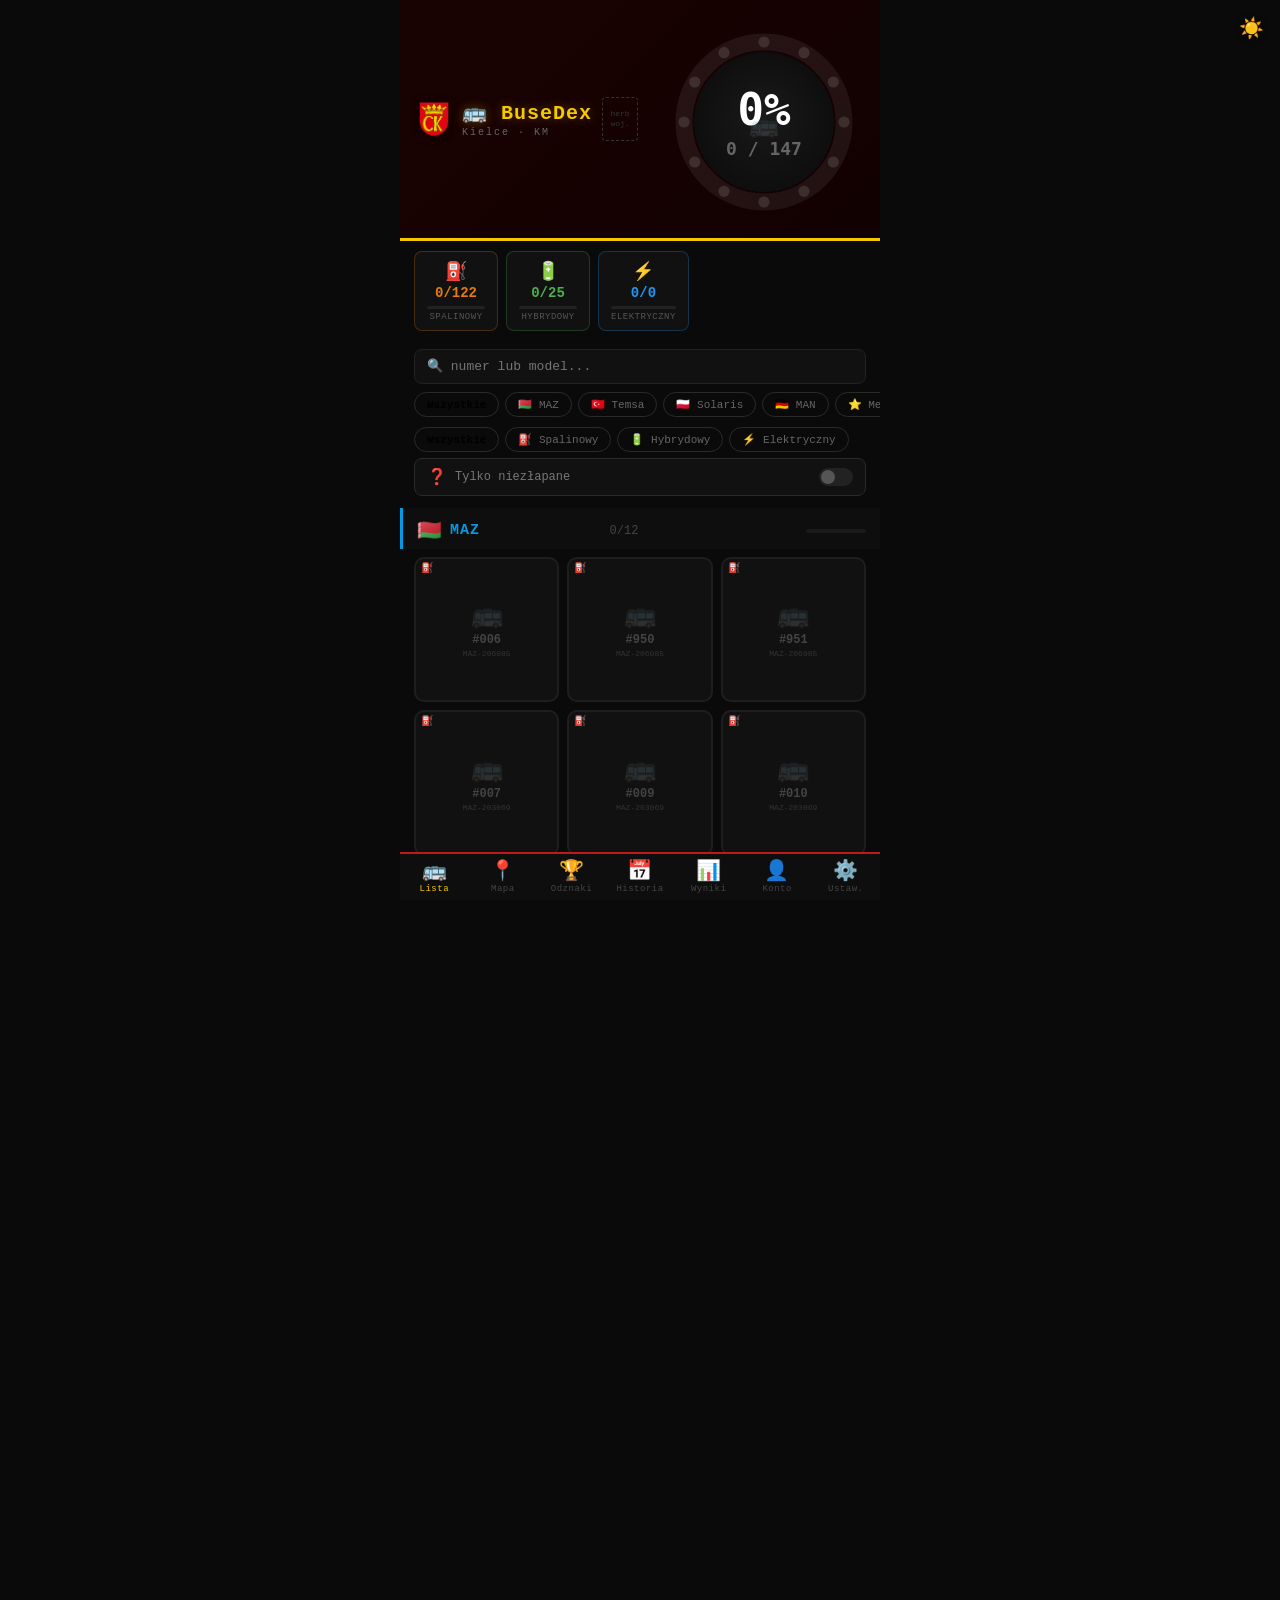
==== index.html @ 9087925e "Add files via upload" ====
<!DOCTYPE html>
<html lang="pl">
<head>
  <meta charset="UTF-8">
  <meta name="viewport" content="width=device-width, initial-scale=1.0, maximum-scale=1.0, user-scalable=no">
  <meta name="apple-mobile-web-app-capable" content="yes">
  <meta name="apple-mobile-web-app-status-bar-style" content="black-translucent">
  <meta name="theme-color" content="#c0191a">
  <title>BuseDex Kielce</title>
  <link rel="manifest" href="manifest.json">
  <link rel="stylesheet" href="style.css">
  <link rel="stylesheet" href="https://unpkg.com/leaflet@1.9.4/dist/leaflet.css">
</head>
<body class="theme-dark">

<!-- PRZYCISK MOTYWU — zawsze widoczny -->
<button id="theme-toggle" onclick="toggleTheme()" title="Zmień motyw">&#x1F319;</button>

<div id="app">

  <!-- ═══ EKRAN: LISTA ═══ -->
  <div id="screen-list" class="screen active">
    <div class="topbar">
      <div class="topbar-left">
        <img class="topbar-herb" src="grafika/herb-kielce.png" alt="Herb Kielc"
             onerror="this.outerHTML='&lt;div class=topbar-herb-missing&gt;herb&lt;br&gt;Kielc&lt;/div&gt;'">
        <div>
          <div class="app-title">&#x1F68C; BuseDex</div>
          <div class="app-sub">Kielce &middot; KM</div>
        </div>
        <img class="topbar-herb" src="grafika/herb-swietokrzyskie.png" alt="Herb Woj."
             onerror="this.outerHTML='&lt;div class=topbar-herb-missing&gt;herb&lt;br&gt;woj.&lt;/div&gt;'">
      </div>
      <!-- canvas postępu zamiast liczby tekstowej -->
      <div class="progress-canvas-wrap">
        <canvas id="progress-canvas"></canvas>
      </div>
    </div>
    <div class="stats-row" id="stats-row"></div>
    <div id="inst-wrap"></div>
    <div class="sw">
      <input class="si" id="si" type="search" placeholder="&#x1F50D; numer lub model..."
             autocorrect="off" autocomplete="off">
    </div>
    <div class="frow" id="bf"></div>
    <div class="frow" id="tf"></div>
    <div class="filter-uncaught" id="filter-uncaught" onclick="toggleUncaught()">
      <span class="fu-icon">&#x2753;</span>
      <span class="fu-label">Tylko niezłapane</span>
      <div class="fu-toggle"><div class="fu-knob"></div></div>
    </div>
    <div id="bus-list"></div>
    <div style="height:8px"></div>
  </div>

  <!-- ═══ EKRAN: SZCZEG&Oacute;ŁY ═══ -->
  <div id="screen-detail" class="screen">
    <div class="hdr">
      <button class="bk" id="det-back">&#x2190; Wr&#xF3;&#x107;</button>
      <span class="htit" id="det-title"></span>
      <span style="width:60px"></span>
    </div>
    <div class="dbody" id="det-body"></div>
  </div>

  <!-- ═══ EKRAN: Z&Lstrok;AP ═══ -->
  <div id="screen-capture" class="screen">
    <div class="hdr">
      <button class="bk" id="cap-back">&#x2190; Wr&#xF3;&#x107;</button>
      <span class="htit" id="cap-title">Z&#x142;ap autobus</span>
      <span style="width:60px"></span>
    </div>
    <div class="abody">
      <div class="ainfo" id="cap-info" style="border-color:#333"></div>
      <div>
        <div class="plbl" style="margin-bottom:6px">&#x1F4F8; Zdj&#x119;cie</div>
        <div class="pbox" id="pbox">
          <div class="pph" id="pph">
            <div style="font-size:44px">&#x1F68C;</div>
            <div>Dotknij aby doda&#x107; zdj&#x119;cie</div>
            <div style="font-size:11px;margin-top:6px;opacity:.5">aparat lub galeria</div>
          </div>
          <img id="pprev" class="pprev" src="" alt="podgl&#x105;d">
        </div>
        <div class="pbtns" style="margin-top:8px">
          <button class="pbtn" id="btn-cam">&#x1F4F7; Aparat</button>
          <button class="pbtn" id="btn-gal">&#x1F5BC; Galeria</button>
          <button class="pbtn" id="btn-del-ph" style="display:none;color:#e74c3c;border-color:#c0392b">&#x1F5D1; Usu&#x144;</button>
        </div>
      </div>
      <div>
        <div class="plbl" style="margin-bottom:6px">&#x1F4DD; Notatka</div>
        <textarea id="note" placeholder="np. linia 1, ul. Sienkiewicza&#x2026;"></textarea>
      </div>
      <div style="font-size:10px;color:var(--tx3);text-align:center;letter-spacing:1px">
        &#x1F4CD; Lokalizacja GPS zostanie zapisana automatycznie
      </div>
      <button class="btnp" id="btn-save">&#x2705; Zapisz z&#x142;apanie!</button>
    </div>
  </div>

  <!-- ═══ EKRAN: MAPA ═══ -->
  <div id="screen-map" class="screen">
    <div class="hdr"><span></span><span class="htit">&#x1F4CD; Mapa z&#x142;apa&#x144;</span><span></span></div>
    <div class="map-stats" id="map-stats">Wczytywanie mapy&hellip;</div>
    <div id="map-container"></div>
  </div>

  <!-- ═══ EKRAN: ODZNAKI ═══ -->
  <div id="screen-badges" class="screen">
    <div class="hdr"><span></span><span class="htit">&#x1F3C6; Odznaki i poziom</span><span></span></div>
    <div class="badges-body" id="badges-body"></div>
  </div>

  <!-- ═══ EKRAN: HISTORIA ═══ -->
  <div id="screen-history" class="screen">
    <div class="hdr"><span></span><span class="htit">&#x1F4C5; Historia</span><span></span></div>
    <div class="history-body" id="history-body"></div>
  </div>

  <!-- ═══ EKRAN: STATYSTYKI ═══ -->
  <div id="screen-stats" class="screen">
    <div class="hdr"><span></span><span class="htit">&#x1F4CA; Statystyki</span><span></span></div>
    <div class="stats-body" id="stats-body"></div>
  </div>

  <!-- ═══ EKRAN: KONTO ═══ -->
  <div id="screen-account" class="screen">
    <div class="hdr"><span></span><span class="htit">&#x1F464; Konto</span><span></span></div>
    <div id="account-body"></div>
  </div>

  <!-- ═══ EKRAN: USTAWIENIA ═══ -->
  <div id="screen-settings" class="screen">
    <div class="hdr"><span></span><span class="htit">&#x2699;&#xFE0F; Ustawienia</span><span></span></div>
    <div class="settings-body" id="settings-body"></div>
  </div>

  <!-- ═══ EKRAN: DEWELOPER ═══ -->
  <div id="screen-dev" class="screen">
    <div class="hdr"><span></span><span class="htit">&#x1F6E0;&#xFE0F; Tryb dewelopera</span><span></span></div>
    <div class="dev-body" id="dev-body"></div>
  </div>

</div><!-- /#app -->

<!-- ═══ DOLNA NAWIGACJA ═══ -->
<nav class="bottom-nav">
  <button class="nav-btn active" id="nav-list"     onclick="showList()">
    <span class="ni">&#x1F68C;</span>Lista
  </button>
  <button class="nav-btn" id="nav-map"      onclick="showMap()">
    <span class="ni">&#x1F4CD;</span>Mapa
  </button>
  <button class="nav-btn" id="nav-badges"   onclick="showBadges()">
    <span class="ni">&#x1F3C6;</span>Odznaki
  </button>
  <button class="nav-btn" id="nav-history"  onclick="showHistory()">
    <span class="ni">&#x1F4C5;</span>Historia
  </button>
  <button class="nav-btn" id="nav-stats"    onclick="showStatsScreen()">
    <span class="ni">&#x1F4CA;</span>Wyniki
  </button>
  <button class="nav-btn" id="nav-account"  onclick="showAccountScreen()">
    <span class="ni">&#x1F464;</span>Konto
  </button>
  <button class="nav-btn" id="nav-settings" onclick="showSettingsScreen()">
    <span class="ni">&#x2699;&#xFE0F;</span>Ustaw.
  </button>
</nav>

<!-- UKRYTE INPUTY -->
<input type="file" id="in-cam" accept="image/*" capture="environment" style="position:fixed;left:-9999px;opacity:0">
<input type="file" id="in-gal" accept="image/*" style="position:fixed;left:-9999px;opacity:0">

<!-- MODAL ZDJĘCIE -->
<div id="ov"><div id="sheet">
  <h3>DODAJ ZDJ&#x118;CIE</h3>
  <button class="mbtn" id="m-cam">&#x1F4F7; Zr&#xF3;b zdj&#x119;cie aparatem</button>
  <button class="mbtn" id="m-gal">&#x1F5BC; Wybierz z galerii</button>
  <button class="mbtn mcancel" id="m-cancel">Anuluj</button>
</div></div>

<div id="toast"></div>
<canvas id="cvs"></canvas>

<!-- ANIMACJA CRT -->
<div id="ca">
  <div class="ca-bezel">
    <div class="ca-sc ca-s1"></div><div class="ca-sc ca-s2"></div>
    <div class="ca-sc ca-s3"></div><div class="ca-sc ca-s4"></div>
    <div class="ca-brand">BUSEDEX &bull; KM KIELCE</div>
    <div class="ca-screen">
      <canvas id="ca-grain"></canvas>
      <div id="ca-tint"></div><div id="ca-il"></div>
      <div class="ca-scanlines"></div><div class="ca-vignette"></div>
      <img id="ca-photo" src="" alt="">
      <div id="ca-noghost" class="ca-noghost" style="display:none">&#x1F68C;</div>
    </div>
    <div class="ca-strip">
      <div class="ca-led" id="ca-led"></div>
      <div class="ca-status" id="ca-status">Z&#x141;APANO</div>
    </div>
  </div>
  <div class="ca-bottom">
    <div class="ca-badge" id="ca-badge"></div>
    <div class="ca-sub"   id="ca-sub"></div>
    <div class="ca-tap">&#x25BA; dotknij aby kontynuowa&#x107;</div>
  </div>
</div>

<!-- SKRYPTY — kolejność ważna -->
<script src="https://unpkg.com/leaflet@1.9.4/dist/leaflet.js"></script>
<script src="config.js"></script>
<script src="catalog.js"></script>
<script src="theme.js"></script>
<script src="progress-canvas.js"></script>
<script src="render.js"></script>
<script src="badges.js"></script>
<script src="map.js"></script>
<script src="history.js"></script>
<script src="stats.js"></script>
<script src="notifications.js"></script>
<script src="accounts.js"></script>
<script src="devmode.js"></script>
<script src="app.js"></script>

</body>
</html>
---- style.css ----
/* ============================================================
   BuseDex Kielce — style.css
   Barwy: czerwony #c0191a + żółty #f5c800
   Motywy: ciemny (domyślny) i jasny
   ============================================================ */

*,*::before,*::after { box-sizing: border-box; margin: 0; padding: 0; }

/* ── ZMIENNE MOTYWU — nadpisywane przez theme.js ──────────── */
:root {
  --red:   #c0191a;
  --yel:   #f5c800;
  --gr:    #4caf50;

  /* ciemny (wartości domyślne) */
  --bg:    #0a0a0a;
  --bg2:   #111111;
  --bd:    #222222;
  --mu:    #666666;
  --tx:    #ffffff;
  --tx2:   #aaaaaa;
  --tx3:   #555555;
  --card:  #111111;
  --hdr:   #0e0e0e;
  --inp:   #111111;
  --inp-b: #2a2a2a;
  --shd:   rgba(0,0,0,.6);
  --topbg: linear-gradient(135deg,#1a0202,#120101);
}

html, body {
  height: 100%;
  background: var(--bg);
  color: var(--tx);
  font-family: 'Courier New', monospace;
  overflow-x: hidden;
  -webkit-text-size-adjust: 100%;
  transition: background .25s, color .25s;
}

/* ── MOTYW JASNY — klasy nadawane przez theme.js ──────────── */
body.theme-light {
  color-scheme: light;
}
body.theme-light .topbar        { background: var(--topbg); }
body.theme-light .bottom-nav    { background: #f8f8f8; border-top-color: var(--red); }
body.theme-light .nav-btn       { color: #999; }
body.theme-light .hdr           { background: var(--hdr); border-color: #ddd; }
body.theme-light .bus-card      { background: var(--card); border-color: #e0e0e0; color: var(--tx); }
body.theme-light .cnum          { /* color controlled inline */ }
body.theme-light .cmod          { color: #666; }
body.theme-light .cicon         { color: #bbb; }
body.theme-light .si            { background: var(--inp); border-color: var(--inp-b); color: var(--tx); }
body.theme-light .fbtn          { background: var(--inp); border-color: var(--inp-b); color: var(--tx2); }
body.theme-light .fbtn.active   { background: var(--red); color: #fff; }
body.theme-light .filter-uncaught { background: var(--inp); border-color: var(--inp-b); }
body.theme-light .filter-uncaught.on { background: #fff0f0; border-color: var(--red); }
body.theme-light .level-card    { background: var(--bg2); }
body.theme-light .badge-card    { background: var(--bg2); border-color: #e0e0e0; }
body.theme-light .rank-row      { background: var(--bg2); }
body.theme-light .hist-row      { background: var(--bg2); }
body.theme-light .dev-inp       { background: var(--inp); border-color: var(--inp-b); color: var(--tx); }
body.theme-light .dev-stat      { background: var(--bg2); border-color: #e0e0e0; }
body.theme-light .dev-catalog-row { background: var(--bg2); border-color: #e0e0e0; }
body.theme-light .dev-status-row  { background: var(--bg2); }
body.theme-light .export-btn    { background: var(--bg2); border-color: #ccc; color: var(--tx); }
body.theme-light .btns          { background: var(--bg2); border-color: #ccc; color: var(--tx); }
body.theme-light .dbody, body.theme-light .abody { background: var(--bg); }
body.theme-light textarea       { background: var(--inp); border-color: var(--inp-b); color: var(--tx); }
body.theme-light .mbox          { background: var(--bg2); border-color: #e0e0e0; }
body.theme-light .cal-cell      { background: var(--bg2); }
body.theme-light .cal-cell.has-catch { background: #fff0f0; }
body.theme-light .leaflet-popup-content-wrapper { background: #fff !important; color: #111 !important; }

/* przycisk motywu */
#theme-toggle {
  position: fixed; top: 10px; right: 10px;
  z-index: 200;
  background: transparent; border: none;
  font-size: 20px; cursor: pointer; padding: 6px;
  -webkit-tap-highlight-color: transparent;
  filter: drop-shadow(0 1px 3px rgba(0,0,0,.5));
}


#app { max-width: 480px; margin: 0 auto; min-height: 100vh; }

/* ── SCREENS ──────────────────────────────────────────────── */
.screen { display: none; flex-direction: column; min-height: 100vh; }
.screen.active { display: flex; }

/* ── TOPBAR ───────────────────────────────────────────────── */
.topbar {
  display: flex;
  justify-content: space-between;
  align-items: center;
  padding: 12px 16px;
  background: linear-gradient(135deg, #1a0202, #120101);
  border-bottom: 3px solid var(--yel);
  position: sticky; top: 0; z-index: 10;
}
.topbar-left { display: flex; align-items: center; gap: 10px; }
.topbar-herb {
  width: 36px; height: 44px;
  object-fit: contain;
  flex-shrink: 0;
  filter: drop-shadow(0 1px 4px rgba(0,0,0,.6));
}
.topbar-herb-missing {
  width: 36px; height: 44px;
  border: 1px dashed #333;
  border-radius: 4px;
  display: flex; align-items: center; justify-content: center;
  font-size: 8px; color: #333; text-align: center; line-height: 1.3;
  flex-shrink: 0;
}
.app-title {
  font-size: 20px; font-weight: 900;
  color: var(--yel);
  letter-spacing: 1px;
  text-shadow: 0 0 12px rgba(245,200,0,.3);
}
.app-sub { font-size: 10px; color: var(--mu); letter-spacing: 2px; margin-top: 2px; }
.score-big {
  font-size: 26px; font-weight: 900;
  color: var(--yel); line-height: 1; text-align: center;
}
.score-sub { font-size: 10px; color: var(--mu); margin-top: 2px; text-align: center; }

/* ── PROGRESS ─────────────────────────────────────────────── */
.prog-wrap { height: 4px; background: #111; }
.prog-bar  {
  height: 100%;
  background: linear-gradient(90deg, var(--red), var(--yel));
  transition: width .5s;
}

/* ── STATS ROW ────────────────────────────────────────────── */
.stats-row {
  display: flex; gap: 8px;
  padding: 10px 14px;
  overflow-x: auto; scrollbar-width: none;
}
.stats-row::-webkit-scrollbar { display: none; }
.stat-chip {
  display: flex; flex-direction: column; align-items: center; gap: 3px;
  padding: 8px 12px;
  border-radius: 8px; background: var(--bg2); border: 1px solid;
  min-width: 84px; flex-shrink: 0;
}
.smbar  { width: 100%; height: 3px; background: #222; border-radius: 2px; margin-top: 2px; }
.smfill { height: 100%; border-radius: 2px; }

/* ── SEARCH & FILTERS ─────────────────────────────────────── */
.sw { padding: 8px 14px 4px; }
.si {
  width: 100%; padding: 9px 12px;
  border-radius: 8px; border: 1px solid var(--bd);
  background: var(--bg2); color: #fff;
  font-family: monospace; font-size: 13px;
  -webkit-appearance: none;
}
.si:focus { outline: none; border-color: var(--yel); }

.frow {
  display: flex; gap: 6px;
  padding: 4px 14px 6px;
  overflow-x: auto; scrollbar-width: none;
}
.frow::-webkit-scrollbar { display: none; }
.chip {
  padding: 5px 12px; border-radius: 20px;
  border: 1px solid #2a2a2a; background: transparent; color: #666;
  cursor: pointer; font-family: monospace; font-size: 11px;
  white-space: nowrap; flex-shrink: 0;
  -webkit-tap-highlight-color: transparent;
}
.chip.on { color: #000; font-weight: 800; }

/* ── SECTION HEADERS ──────────────────────────────────────── */
.shdr {
  display: flex; align-items: center; gap: 8px;
  padding: 10px 14px 6px;
  border-left: 3px solid; background: #0e0e0e; margin-top: 6px;
}
.stit  { font-size: 15px; font-weight: 900; letter-spacing: 1px; flex: 1; }
.scnt  { font-size: 12px; color: #444; }
.sminibar  { width: 60px; height: 4px; background: #1a1a1a; border-radius: 2px; }
.sminifill { height: 100%; border-radius: 2px; }

.subhdr {
  display: flex; align-items: center; gap: 8px;
  padding: 7px 14px 5px 20px;
  background: #0a0a0a; border-left: 3px solid #33333388; margin-top: 2px;
}
.subtit { font-size: 13px; font-weight: 900; letter-spacing: 1px; flex: 1; }

/* ── GRID & CARDS ─────────────────────────────────────────── */
.grid {
  display: grid; grid-template-columns: repeat(3, 1fr);
  gap: 8px; padding: 8px 14px;
}
.card {
  border-radius: 10px; border: 2px solid; overflow: hidden;
  cursor: pointer; position: relative;
  aspect-ratio: 1;
  display: flex; flex-direction: column;
  align-items: center; justify-content: center; gap: 2px;
  padding: 4px; background: var(--bg2);
  -webkit-tap-highlight-color: transparent;
}
.card:active { opacity: .8; }
.cthumb  { width: 100%; height: 58%; object-fit: cover; border-radius: 6px; }
.cicon   { font-size: 26px; opacity: .15; }
.card.caught .cicon { opacity: .9; }
.cnum  { font-size: 12px; font-weight: 700; }
.cmod  { font-size: 8px; color: #333; text-align: center; line-height: 1.3; padding: 0 2px; }
.ctype { position: absolute; top: 3px; left: 5px; font-size: 10px; }
.cchk  { position: absolute; top: 2px; right: 4px; font-size: 11px; }
.oneof {
  position: absolute; bottom: 3px; left: 50%; transform: translateX(-50%);
  color: #fff; font-size: 7px; font-weight: 900; letter-spacing: 1px;
  padding: 1px 5px; border-radius: 4px; white-space: nowrap;
  text-transform: uppercase; pointer-events: none;
}

/* ── RARE CARDS ───────────────────────────────────────────── */
.card.rare {
  border-color: #a855f7 !important;
  background: linear-gradient(145deg, #1a0a2a, #120818) !important;
  box-shadow: 0 0 10px rgba(168,85,247,.25);
}
.card.rare .cnum  { color: #c084fc !important; }
.card.rare .oneof { background: linear-gradient(90deg,#7c3aed,#a855f7); }

/* ── IKARUS SECTION ───────────────────────────────────────── */
.igrid {
  display: grid; grid-template-columns: repeat(3, 1fr);
  gap: 8px; padding: 8px 14px; background: #0c0b08;
}
.icard {
  border-radius: 8px; border: 1px solid #3a2e10; overflow: hidden;
  cursor: pointer; position: relative; aspect-ratio: 1;
  display: flex; flex-direction: column;
  align-items: center; justify-content: center; gap: 2px;
  padding: 4px;
  background: linear-gradient(145deg, #131006, #0e0c05);
  -webkit-tap-highlight-color: transparent;
}
.icard:active { opacity: .8; }
.icard.caught { border-color: #c9a84c; background: linear-gradient(145deg,#1a1500,#110f00); }
.icard        .cnum { color: #5a4a10; }
.icard.caught .cnum { color: #c9a84c; }
.icard        .cicon { opacity: .2; filter: sepia(1); }
.icard.caught .cicon { opacity: .85; filter: sepia(.5); }
.iera { font-size: 8px; color: #4a3a08; text-align: center; }
.icard.caught .iera { color: #7a6020; }
.icard .oneof { background: linear-gradient(90deg,#a07820,#f0c040); color: #000; }

.ihdr {
  display: flex; align-items: center; gap: 8px;
  padding: 12px 14px 8px; margin-top: 6px;
  background: linear-gradient(135deg,#1a1200,#12100a);
  border-left: 3px solid #c9a84c;
  border-top: 1px solid #c9a84c44;
  position: relative; overflow: hidden;
}
.ihdr::before {
  content: '';
  position: absolute; inset: 0;
  background: repeating-linear-gradient(90deg, transparent, transparent 3px, rgba(201,168,76,.04) 3px, rgba(201,168,76,.04) 4px);
  pointer-events: none;
}
.itit {
  font-size: 16px; font-weight: 900; letter-spacing: 3px; flex: 1;
  background: linear-gradient(90deg,#f0c040,#c9a84c,#a07820,#c9a84c,#f0c040);
  background-size: 200% auto;
  -webkit-background-clip: text; background-clip: text;
  -webkit-text-fill-color: transparent;
  text-transform: uppercase;
  animation: shine 4s linear infinite;
}
.isub { font-size: 9px; letter-spacing: 2px; color: #7a6020; text-transform: uppercase; margin-top: 2px; }

.rshdr {
  display: flex; align-items: center; gap: 8px;
  padding: 7px 14px 5px 20px;
  background: linear-gradient(90deg,#12081a,#0a0a0a);
  border-left: 3px solid #a855f788; margin-top: 2px;
}
.rstit {
  font-size: 13px; font-weight: 900; letter-spacing: 1px; flex: 1;
  background: linear-gradient(90deg,#c084fc,#a855f7,#7c3aed,#c084fc);
  background-size: 200% auto;
  -webkit-background-clip: text; background-clip: text;
  -webkit-text-fill-color: transparent;
  animation: shine 5s linear infinite;
}

@keyframes shine { 0% { background-position: 0% } 100% { background-position: 200% } }

/* ── DETAIL SCREEN ────────────────────────────────────────── */
.hdr {
  display: flex; align-items: center; justify-content: space-between;
  padding: 13px 16px;
  background: #0e0e0e; border-bottom: 1px solid var(--bd);
  position: sticky; top: 0; z-index: 10;
}
.htit { font-size: 14px; font-weight: 700; color: var(--yel); }
.bk {
  background: transparent; border: none;
  color: var(--yel); font-size: 14px;
  cursor: pointer; font-family: monospace; padding: 8px 0;
  -webkit-tap-highlight-color: transparent;
}
.dbody { padding: 20px; display: flex; flex-direction: column; gap: 14px; flex: 1; }

.irow {
  display: flex; align-items: center; gap: 12px;
  padding: 12px 14px;
  background: var(--bg2); border-radius: 10px; border: 2px solid;
}
.bnum { font-size: 38px; font-weight: 900; letter-spacing: 1px; line-height: 1; }
.bmod { font-size: 13px; color: #999; margin-top: 2px; }

.tbadge  { align-self: flex-start; padding: 5px 14px; border-radius: 20px; font-size: 13px; font-weight: 700; border: 1px solid; }
.cbadge  { align-self: flex-start; padding: 5px 14px; border-radius: 20px; font-weight: 700; font-size: 13px; }
.ubadge  { align-self: flex-start; background: #141414; border: 1px solid #333; color: #555; padding: 5px 14px; border-radius: 20px; font-weight: 700; font-size: 13px; }

.bphoto  { width: 100%; border-radius: 10px; max-height: 280px; object-fit: cover; border: 2px solid; display: block; cursor: pointer; }
.mbox    { display: flex; flex-direction: column; gap: 5px; padding: 10px 14px; background: var(--bg2); border-radius: 8px; font-size: 13px; color: #777; }
.ghost   { font-size: 90px; opacity: .12; text-align: center; margin: 16px 0; }
.oneof-pill {
  display: inline-flex; align-items: center; gap: 5px;
  align-self: flex-start; padding: 4px 12px;
  border-radius: 20px; font-size: 11px; font-weight: 900;
  letter-spacing: 2px; text-transform: uppercase;
}

/* ── BUTTONS ──────────────────────────────────────────────── */
.btnp {
  width: 100%; padding: 15px; border-radius: 10px; border: none;
  color: #fff; font-weight: 900; font-size: 15px;
  cursor: pointer; font-family: monospace; letter-spacing: .5px;
  -webkit-tap-highlight-color: transparent;
}
.btns {
  width: 100%; padding: 12px; border-radius: 10px;
  border: 1px solid #2a2a2a; background: var(--bg2);
  color: #bbb; font-size: 13px; cursor: pointer;
  font-family: monospace;
  -webkit-tap-highlight-color: transparent;
}
.btnd { border-color: #c0392b !important; color: #e74c3c !important; }

/* ── CAPTURE SCREEN ───────────────────────────────────────── */
.abody { padding: 16px; display: flex; flex-direction: column; gap: 12px; flex: 1; }
.ainfo {
  display: flex; align-items: center; gap: 12px;
  padding: 12px 14px;
  background: var(--bg2); border-radius: 10px; border: 2px solid;
}
.plbl { font-size: 11px; color: #666; letter-spacing: 1px; text-transform: uppercase; padding: 0 2px; }
.pbox {
  width: 100%; aspect-ratio: 4/3;
  border-radius: 12px; border: 2px dashed #444;
  overflow: hidden; cursor: pointer;
  display: flex; align-items: center; justify-content: center;
  background: #0e0e0e;
  -webkit-tap-highlight-color: transparent;
}
.pbox:active { opacity: .85; }
.pph { text-align: center; color: #555; font-size: 14px; line-height: 1.8; padding: 20px; pointer-events: none; }
.pprev { width: 100%; height: 100%; object-fit: cover; display: none; }
.pbtns { display: flex; gap: 8px; }
.pbtn {
  flex: 1; padding: 11px 8px; border-radius: 8px;
  border: 1px solid #2a2a2a; background: #111; color: #ccc;
  font-family: monospace; font-size: 12px; cursor: pointer;
  text-align: center;
  -webkit-tap-highlight-color: transparent;
}
.pbtn:active { opacity: .7; }
textarea {
  width: 100%; padding: 10px 12px;
  border-radius: 8px; border: 1px solid #1e1e1e;
  background: var(--bg2); color: #fff;
  font-family: monospace; font-size: 13px;
  resize: none; height: 72px;
  -webkit-appearance: none;
}
textarea:focus { outline: none; border-color: var(--yel); }

/* ── MODAL ────────────────────────────────────────────────── */
#ov { display: none; position: fixed; inset: 0; background: rgba(0,0,0,.75); z-index: 200; align-items: flex-end; justify-content: center; }
#ov.open { display: flex; }
#sheet { background: #161616; border-radius: 16px 16px 0 0; padding: 20px 16px 36px; width: 100%; max-width: 480px; border-top: 2px solid #2a2a2a; }
#sheet h3 { font-size: 14px; color: #888; text-align: center; margin-bottom: 16px; letter-spacing: 1px; }
.mbtn { display: block; width: 100%; padding: 16px; border-radius: 10px; border: none; background: #1e1e1e; color: #fff; font-family: monospace; font-size: 15px; cursor: pointer; margin-bottom: 10px; text-align: center; -webkit-tap-highlight-color: transparent; }
.mbtn:active { opacity: .7; }
.mcancel { background: transparent !important; border: 1px solid #333; color: #666; margin-top: 4px; }

/* ── TOAST ────────────────────────────────────────────────── */
#toast {
  position: fixed; bottom: 30px; left: 50%; transform: translateX(-50%);
  background: #1e1e1e; color: #fff;
  padding: 10px 22px; border-radius: 20px;
  font-family: monospace; font-size: 13px;
  opacity: 0; transition: opacity .3s; pointer-events: none;
  z-index: 999; white-space: nowrap;
  border: 1px solid #333; max-width: 90vw; text-align: center;
}
#toast.show { opacity: 1; }

/* ── INSTALL BANNER ───────────────────────────────────────── */
.ibanner {
  margin: 10px 14px; padding: 10px 12px; border-radius: 10px;
  background: #111; border: 1px solid var(--yel);
  display: flex; align-items: center; gap: 10px; font-size: 11px; color: #aaa; line-height: 1.5;
}
.iclose { margin-left: auto; background: transparent; border: none; color: #555; font-size: 20px; cursor: pointer; flex-shrink: 0; padding: 0 4px; }

/* ── CATCH ANIMATION OVERLAY ──────────────────────────────── */
#ca {
  position: fixed; inset: 0; z-index: 500;
  background: rgba(0,0,0,.92);
  display: none; flex-direction: column;
  align-items: center; justify-content: center; padding: 20px;
}
#ca.show { display: flex; }

.ca-bezel {
  width: min(320px, 86vw);
  background: linear-gradient(160deg,#2e2e2e,#181818,#222);
  border-radius: 18px; padding: 14px 14px 10px;
  box-shadow: 0 0 0 2px #3a3a3a, 0 0 0 4px #111, 0 8px 50px rgba(0,0,0,.95), inset 0 2px 4px rgba(255,255,255,.06);
  position: relative;
}
.ca-sc { position: absolute; width: 9px; height: 9px; border-radius: 50%; background: radial-gradient(circle at 35% 35%,#666,#1a1a1a); box-shadow: 0 0 0 1px #111; }
.ca-s1{top:8px;left:8px} .ca-s2{top:8px;right:8px} .ca-s3{bottom:8px;left:8px} .ca-s4{bottom:8px;right:8px}
.ca-brand { text-align: center; font-size: 9px; letter-spacing: 3px; color: #2a2a2a; text-transform: uppercase; margin-bottom: 8px; }

.ca-screen { border-radius: 10px; overflow: hidden; position: relative; background: #000; box-shadow: inset 0 0 20px rgba(0,0,0,.9); }
.ca-screen::after { content: ''; position: absolute; inset: -1px; border-radius: 11px; pointer-events: none; z-index: 8; animation: caGlow 2s ease-in-out infinite alternate; }
@keyframes caGlow { 0% { box-shadow: 0 0 10px rgba(60,200,80,.15); } 100% { box-shadow: 0 0 25px rgba(80,230,100,.32); } }

.ca-scanlines { position: absolute; inset: 0; background: repeating-linear-gradient(to bottom,transparent 0px,transparent 3px,rgba(0,0,0,.22) 3px,rgba(0,0,0,.22) 4px); z-index: 5; pointer-events: none; border-radius: 10px; }
.ca-vignette  { position: absolute; inset: 0; background: radial-gradient(ellipse at 50% 45%,transparent 50%,rgba(0,0,0,.65) 100%); z-index: 6; pointer-events: none; border-radius: 10px; }

#ca-tint  { position: absolute; inset: 0; background: rgba(0,255,60,.2); z-index: 7; pointer-events: none; opacity: 0; border-radius: 10px; transition: opacity 1.2s; }
#ca-grain { position: absolute; inset: 0; opacity: .05; z-index: 4; pointer-events: none; border-radius: 10px; display: block !important; }
#ca-photo { display: block !important; width: 100%; aspect-ratio: 4/3; object-fit: cover; position: relative; z-index: 3; background: #000; transform: scaleY(0.005); opacity: 0; transition: transform .42s cubic-bezier(.35,0,.9,1); }
#ca-photo.on { transform: scaleY(1); opacity: 1; }
#ca-il { position: absolute; inset: 0; z-index: 9; pointer-events: none; opacity: 0; border-radius: 10px; background: repeating-linear-gradient(to bottom,rgba(0,0,0,.95) 0px,rgba(0,0,0,.95) 2px,transparent 2px,transparent 4px); transition: opacity .28s; }
#ca-il.show { opacity: 1; }

.ca-strip { display: flex; align-items: center; gap: 8px; padding: 8px 4px 2px; }
.ca-led { width: 6px; height: 6px; border-radius: 50%; background: #0a3a0a; box-shadow: 0 0 0 1px #000; flex-shrink: 0; transition: background .3s, box-shadow .3s; }
.ca-led.on { background: #1a8a1a; box-shadow: 0 0 7px #1a8a1a; animation: ledBlink 2s infinite; }
@keyframes ledBlink { 0%,92%{opacity:1} 96%{opacity:.25} 100%{opacity:1} }
.ca-status { font-size: 9px; color: #1a4a1a; letter-spacing: 2px; text-transform: uppercase; flex: 1; text-align: center; }

.ca-bottom { margin-top: 18px; text-align: center; }
.ca-badge  { font-size: 24px; font-weight: 900; letter-spacing: 2px; line-height: 1.2; }
.ca-sub    { font-size: 11px; color: #555; letter-spacing: 1px; margin-top: 5px; }
.ca-tap    { font-size: 11px; color: #333; margin-top: 20px; letter-spacing: 2px; animation: tapPulse 1.5s ease-in-out infinite; }
@keyframes tapPulse { 0%,100%{opacity:.35} 50%{opacity:1} }
.ca-noghost { font-size: 60px; opacity: .15; margin: 12px 0; text-align: center; }

canvas { display: none; }

/* ══════════════════════════════════════════════════════════════
   NOWE EKRANY — dodane style
   ══════════════════════════════════════════════════════════════ */

/* ── DOLNA NAWIGACJA ──────────────────────────────────────────  */
.bottom-nav {
  position: fixed; bottom: 0; left: 50%; transform: translateX(-50%);
  width: 100%; max-width: 480px;
  background: #0e0e0e;
  border-top: 2px solid #c0191a;
  display: flex; z-index: 50;
  padding-bottom: env(safe-area-inset-bottom, 0);
}
.nav-btn {
  flex: 1; display: flex; flex-direction: column;
  align-items: center; justify-content: center;
  padding: 8px 4px 6px;
  background: transparent; border: none; color: #444;
  font-family: monospace; font-size: 9px; letter-spacing: .5px;
  cursor: pointer; gap: 2px;
  -webkit-tap-highlight-color: transparent;
  transition: color .15s;
}
.nav-btn .ni { font-size: 20px; line-height: 1; }
.nav-btn.active { color: var(--yel); }
.nav-btn:active { opacity: .7; }

/* dodaj padding na dole ekranów aby nav nie zasłaniał */
.screen { padding-bottom: 58px; }

/* ── FILTR TYLKO NIEZŁAPANE ───────────────────────────────────  */
.filter-uncaught {
  margin: 0 14px 6px;
  display: flex; align-items: center; gap: 8px;
  padding: 8px 12px;
  border-radius: 8px; border: 1px solid #2a2a2a;
  background: #111; cursor: pointer;
  -webkit-tap-highlight-color: transparent;
}
.filter-uncaught.on { border-color: var(--red); background: #1a0000; }
.filter-uncaught .fu-icon { font-size: 16px; }
.filter-uncaught .fu-label { font-size: 12px; color: #777; flex: 1; }
.filter-uncaught.on .fu-label { color: var(--yel); }
.fu-toggle {
  width: 34px; height: 18px; border-radius: 9px;
  background: #222; position: relative; transition: background .2s;
}
.filter-uncaught.on .fu-toggle { background: var(--red); }
.fu-knob {
  position: absolute; top: 2px; left: 2px;
  width: 14px; height: 14px; border-radius: 50%;
  background: #555; transition: left .2s, background .2s;
}
.filter-uncaught.on .fu-knob { left: 18px; background: #fff; }

/* ── MAPA ─────────────────────────────────────────────────────  */
#map-container {
  width: 100%; height: calc(100vh - 100px);
  z-index: 1;
}
.map-stats {
  padding: 8px 14px; font-size: 11px; color: #555;
  letter-spacing: 1px; text-align: center;
  background: #0e0e0e; border-bottom: 1px solid #1a1a1a;
}
/* nadpisz styl Leaflet aby pasował do dark theme */
.leaflet-popup-content-wrapper { background: #1a1a1a !important; color: #fff !important; border: 1px solid #333 !important; border-radius: 10px !important; box-shadow: 0 4px 20px rgba(0,0,0,.6) !important; }
.leaflet-popup-tip { background: #1a1a1a !important; }
.leaflet-popup-close-button { color: #888 !important; }

/* ── ODZNAKI ──────────────────────────────────────────────────  */
.badges-body { padding: 14px; display: flex; flex-direction: column; gap: 14px; }

.level-card {
  display: flex; align-items: center; gap: 14px;
  padding: 14px; border-radius: 12px;
  background: #0e0e0e; border: 2px solid;
}
.level-icon { font-size: 40px; line-height: 1; flex-shrink: 0; }
.level-info { flex: 1; min-width: 0; }
.level-name { font-size: 20px; font-weight: 900; letter-spacing: 1px; }
.level-sub  { font-size: 11px; color: #666; margin-top: 3px; }
.level-bar  { height: 4px; background: #222; border-radius: 2px; margin-top: 8px; }
.level-fill { height: 100%; border-radius: 2px; transition: width .5s; }

.badges-title { font-size: 13px; font-weight: 700; color: #555; letter-spacing: 2px; text-transform: uppercase; padding: 0 2px; }
.badges-grid  { display: grid; grid-template-columns: repeat(2,1fr); gap: 8px; }

.badge-card {
  position: relative;
  padding: 12px 10px; border-radius: 10px;
  background: #0e0e0e; border: 1px solid #1a1a1a;
  opacity: .4; filter: grayscale(.8);
  text-align: center;
}
.badge-card.earned { opacity: 1; filter: none; border-color: #333; background: #111; }
.badge-icon { font-size: 28px; margin-bottom: 5px; }
.badge-name { font-size: 12px; font-weight: 700; color: #ccc; }
.badge-desc { font-size: 10px; color: #555; margin-top: 3px; line-height: 1.4; }
.badge-check { position: absolute; top: 6px; right: 8px; font-size: 12px; }

/* ── HISTORIA ─────────────────────────────────────────────────  */
.history-body { padding: 14px; display: flex; flex-direction: column; gap: 14px; }

.cal-nav { display: flex; align-items: center; justify-content: space-between; padding: 0 4px; }
.cal-btn  { background: transparent; border: 1px solid #2a2a2a; border-radius: 8px; color: var(--yel); font-size: 16px; padding: 6px 14px; cursor: pointer; font-family: monospace; }
.cal-btn:active { opacity: .7; }
.cal-title { font-size: 15px; font-weight: 700; color: #ccc; letter-spacing: 1px; }

.cal-grid { display: grid; grid-template-columns: repeat(7,1fr); gap: 4px; }
.cal-dow  { text-align: center; font-size: 9px; color: #444; letter-spacing: 1px; padding: 4px 0; }
.cal-cell {
  aspect-ratio: 1; border-radius: 6px; background: #111;
  display: flex; flex-direction: column; align-items: center; justify-content: center;
  font-size: 11px; color: #444; position: relative; cursor: default;
}
.cal-cell.empty { background: transparent; }
.cal-cell.today { border: 1px solid #333; color: #888; }
.cal-cell.has-catch { background: #1a0a00; border: 1px solid var(--red); color: var(--yel); cursor: pointer; }
.cal-cell.has-catch:active { opacity: .7; }
.cal-day-num { font-size: 11px; line-height: 1; }
.cal-dot { font-size: 9px; font-weight: 900; color: var(--red); line-height: 1; }

.hist-title     { font-size: 13px; font-weight: 700; color: #555; letter-spacing: 2px; text-transform: uppercase; padding: 0 2px; }
.hist-list      { display: flex; flex-direction: column; gap: 2px; }
.hist-date-sep  { font-size: 10px; color: #444; letter-spacing: 1px; padding: 8px 4px 4px; border-top: 1px solid #1a1a1a; margin-top: 4px; }
.hist-date-sep:first-child { border-top: none; margin-top: 0; }
.hist-row {
  display: flex; align-items: center; gap: 10px;
  padding: 8px 10px; border-radius: 8px; background: #111;
  cursor: pointer;
  -webkit-tap-highlight-color: transparent;
}
.hist-row:active { opacity: .7; }
.hist-empty { text-align: center; color: #444; font-size: 13px; padding: 20px; }

/* ── STATYSTYKI / RANKING ──────────────────────────────────── */
.stats-body { padding: 14px; display: flex; flex-direction: column; gap: 14px; }

.stat-hero       { text-align: center; padding: 20px 0 10px; }
.stat-hero-num   { font-size: 64px; font-weight: 900; line-height: 1; }
.stat-hero-sub   { font-size: 13px; color: #555; margin-top: 4px; letter-spacing: 1px; }
.stat-hero-sub2  { font-size: 14px; color: #888; margin-top: 6px; }

.rank-title { font-size: 13px; font-weight: 700; color: #555; letter-spacing: 2px; text-transform: uppercase; padding: 0 2px; }
.rank-list  { display: flex; flex-direction: column; gap: 6px; }
.rank-row   { display: flex; align-items: center; gap: 8px; padding: 10px 12px; background: #111; border-radius: 8px; }
.rank-pos   { width: 28px; text-align: center; font-size: 14px; font-weight: 700; color: #555; flex-shrink: 0; }
.rank-info  { flex: 1; min-width: 0; }
.rank-name  { font-size: 12px; font-weight: 700; color: #ccc; margin-bottom: 4px; }
.rank-bar-wrap { height: 4px; background: #222; border-radius: 2px; }
.rank-bar   { height: 100%; border-radius: 2px; transition: width .5s; }
.rank-pct   { font-size: 14px; font-weight: 900; width: 38px; text-align: right; flex-shrink: 0; }
.rank-frac  { font-size: 10px; color: #444; width: 36px; text-align: right; flex-shrink: 0; }

.export-btn {
  width: 100%; padding: 13px; border-radius: 10px;
  border: 1px solid #333; background: #111; color: #ccc;
  font-family: monospace; font-size: 14px; cursor: pointer;
  -webkit-tap-highlight-color: transparent;
}
.export-btn:active { opacity: .7; }

/* ── WIELOKROTNE ZŁAPANIA ─────────────────────────────────────  */
.catch-count {
  position: absolute; bottom: 3px; right: 4px;
  font-size: 8px; font-weight: 900;
  color: #fff; background: var(--red);
  border-radius: 8px; padding: 1px 5px;
  letter-spacing: .5px;
}
.catch-header {
  font-size: 12px; font-weight: 700; letter-spacing: 1px;
  text-transform: uppercase; padding: 4px 2px;
}

/* ── TRYB DEWELOPERA ──────────────────────────────────────────  */
.dev-body { padding: 20px; display: flex; flex-direction: column; gap: 14px; flex: 1; }

.dev-login { display: flex; flex-direction: column; align-items: center; gap: 12px; padding: 30px 0 0; max-width: 320px; margin: 0 auto; width: 100%; }
.dev-logo  { font-size: 56px; }
.dev-title { font-size: 18px; font-weight: 900; color: var(--yel); letter-spacing: 2px; }
.dev-sub   { font-size: 12px; color: #555; letter-spacing: 2px; }
.dev-inp {
  width: 100%; padding: 10px 12px;
  border-radius: 8px; border: 1px solid #2a2a2a;
  background: #111; color: #fff;
  font-family: monospace; font-size: 13px;
  -webkit-appearance: none;
}
.dev-inp:focus { outline: none; border-color: var(--yel); }
select.dev-inp { cursor: pointer; }
.dev-btn-login {
  width: 100%; padding: 14px; border-radius: 10px;
  background: var(--red); border: none;
  color: #fff; font-weight: 900; font-size: 15px;
  cursor: pointer; font-family: monospace;
  -webkit-tap-highlight-color: transparent;
}
.dev-btn-login:active { opacity: .8; }

.dev-panel { display: flex; flex-direction: column; gap: 14px; }
.dev-status-row { display: flex; align-items: center; gap: 8px; padding: 8px 12px; background: #111; border-radius: 8px; }
.dev-status-dot { width: 8px; height: 8px; border-radius: 50%; background: #333; flex-shrink: 0; }
.dev-status-dot.on { background: #4caf50; box-shadow: 0 0 6px #4caf50; }
.dev-stat-row { display: flex; gap: 8px; }
.dev-stat { flex: 1; text-align: center; padding: 10px; background: #111; border-radius: 8px; border: 1px solid #222; }
.dev-stat-n { font-size: 22px; font-weight: 900; color: var(--yel); }
.dev-stat-l { font-size: 10px; color: #555; letter-spacing: 1px; margin-top: 2px; }
.dev-section-title { font-size: 12px; font-weight: 700; color: #555; letter-spacing: 2px; text-transform: uppercase; padding: 6px 2px 0; border-top: 1px solid #1a1a1a; margin-top: 4px; }
.dev-form { display: flex; flex-direction: column; gap: 8px; }
.dev-row2 { display: grid; grid-template-columns: 1fr 1fr; gap: 8px; }
.dev-check { display: flex; align-items: center; gap: 8px; font-size: 13px; color: #888; cursor: pointer; padding: 8px 4px; }
.dev-check input { width: 16px; height: 16px; cursor: pointer; accent-color: var(--red); }
.dev-btn-add {
  padding: 13px; border-radius: 10px;
  background: #1a0000; border: 1px solid var(--red);
  color: var(--yel); font-weight: 900; font-size: 14px;
  cursor: pointer; font-family: monospace;
}
.dev-btn-add:active { opacity: .8; }
.dev-catalog-list { display: flex; flex-direction: column; gap: 4px; }
.dev-catalog-row {
  display: flex; align-items: center; gap: 6px;
  padding: 8px 10px; background: #111; border-radius: 6px;
  border: 1px solid #1a1a1a;
}
.dev-del-btn {
  background: transparent; border: none;
  color: #c0392b; font-size: 14px; cursor: pointer; padding: 2px 6px;
  -webkit-tap-highlight-color: transparent;
}

/* ── CANVAS POSTĘPU ───────────────────────────────────────────  */
.progress-canvas-wrap {
  display: flex; flex-direction: column;
  align-items: center; justify-content: center;
  padding: 10px 0 4px;
  gap: 4px;
}
#progress-canvas { display: block; }
.progress-canvas-label {
  font-size: 10px; color: var(--tx3); letter-spacing: 2px;
  text-transform: uppercase;
}

/* ── KONTA UŻYTKOWNIKA ────────────────────────────────────────  */
.auth-wrap {
  display: flex; flex-direction: column; gap: 10px;
  padding: 20px 20px 40px; max-width: 360px;
  margin: 0 auto; width: 100%;
}
.auth-logo  { font-size: 56px; text-align: center; padding-top: 20px; }
.auth-title { font-size: 20px; font-weight: 900; color: var(--yel); letter-spacing: 2px; text-align: center; }
.auth-err   {
  color: #e74c3c; font-size: 12px; padding: 6px 10px;
  background: rgba(231,76,60,.1); border-radius: 6px;
  display: none; text-align: center;
}
.auth-switch { text-align: center; font-size: 12px; color: var(--tx3); margin-top: 4px; }
.auth-switch span { color: var(--yel); cursor: pointer; text-decoration: underline; }

/* ── POWIADOMIENIA ────────────────────────────────────────────  */
.notif-panel  { display: flex; flex-direction: column; gap: 8px; }
.notif-warn   {
  padding: 12px; border-radius: 8px;
  border: 1px solid #c0392b; background: rgba(192,25,26,.1);
  font-size: 12px; color: var(--tx2); line-height: 1.5;
}
.notif-row {
  display: flex; align-items: center; gap: 10px;
  padding: 10px 12px; background: var(--bg2); border-radius: 8px;
  cursor: pointer; -webkit-tap-highlight-color: transparent;
  border: 1px solid var(--bd);
}
.notif-row:active { opacity: .7; }
.notif-row.on { border-color: var(--red); background: rgba(192,25,26,.06); }

/* ── USTAWIENIA (ekran Settings) ──────────────────────────────  */
.settings-body  { padding: 14px; display: flex; flex-direction: column; gap: 14px; }
.settings-group { display: flex; flex-direction: column; gap: 6px; }
.settings-row {
  display: flex; align-items: center; gap: 10px;
  padding: 12px 14px; background: var(--bg2);
  border-radius: 8px; border: 1px solid var(--bd);
  cursor: pointer; -webkit-tap-highlight-color: transparent;
}
.settings-row:active { opacity: .7; }
.settings-row-label { flex: 1; font-size: 13px; color: var(--tx2); }
.settings-row-val   { font-size: 12px; color: var(--tx3); }
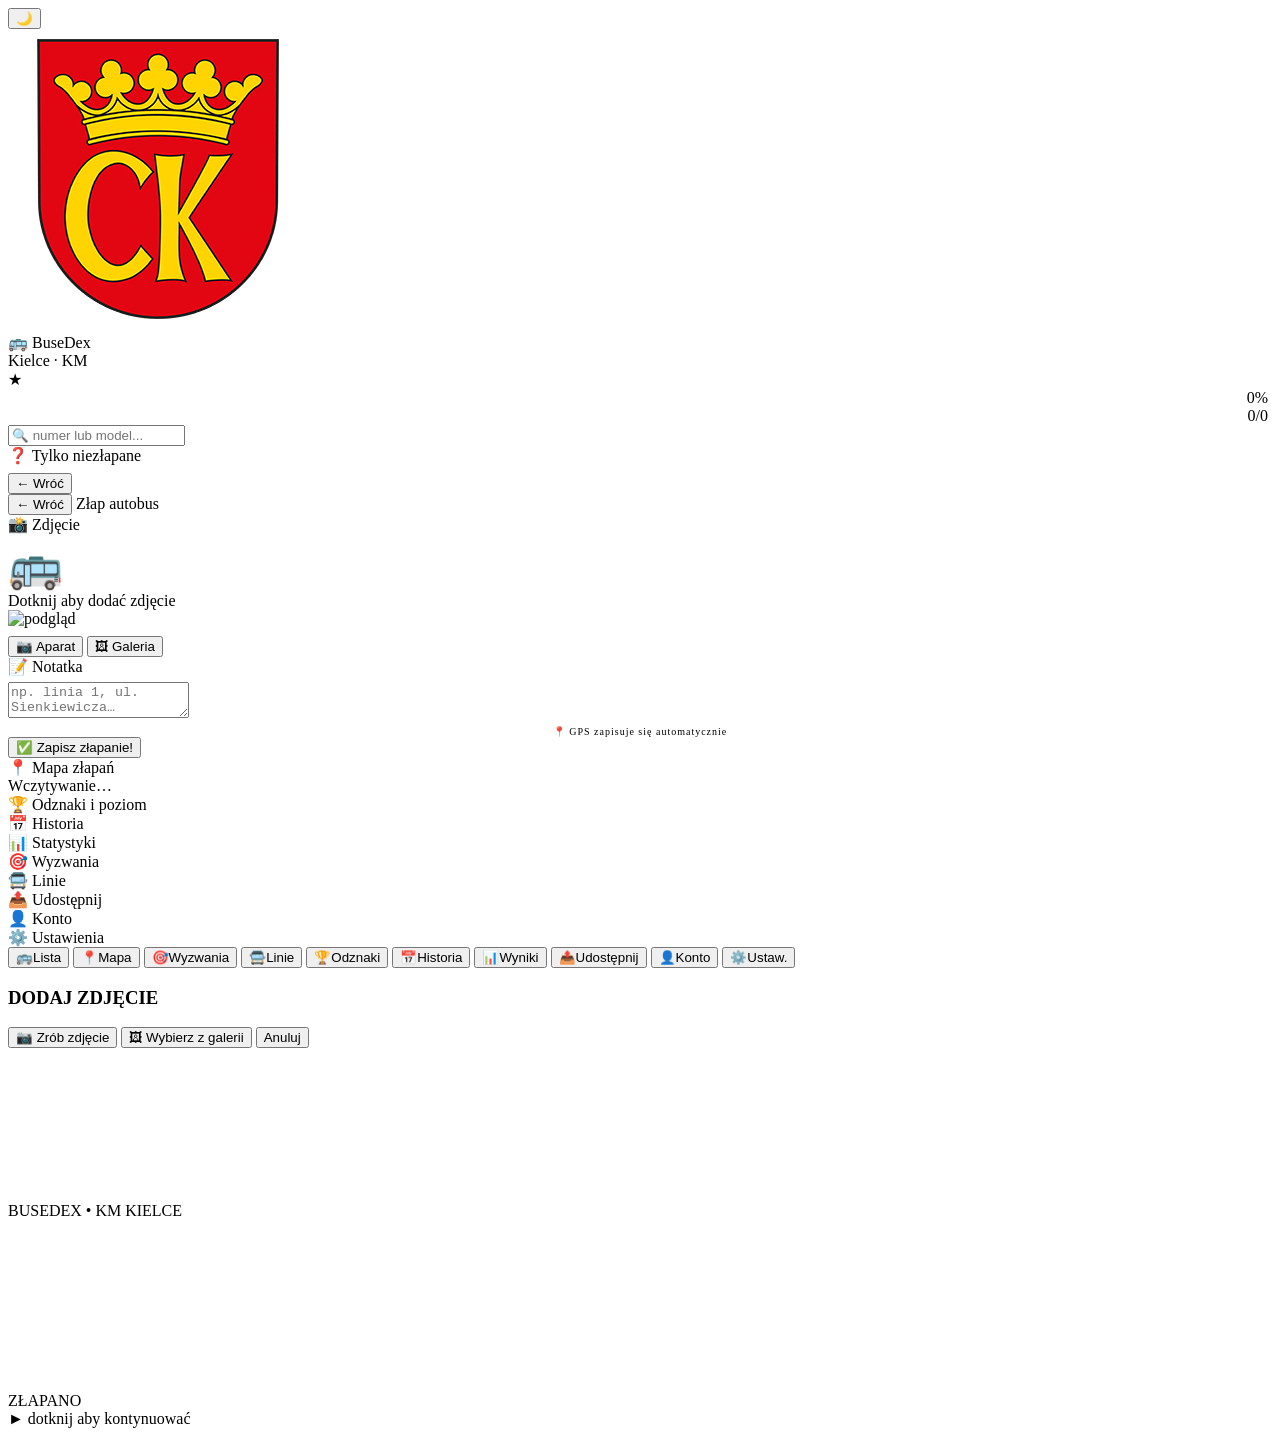
==== commit 45735109: "Add files via upload" ====
--- a/index.html
+++ b/index.html
@@ -8,34 +8,35 @@
   <meta name="theme-color" content="#c0191a">
   <title>BuseDex Kielce</title>
   <link rel="manifest" href="manifest.json">
-  <link rel="stylesheet" href="style.css">
+  <link rel="stylesheet" href="css/style.css">
   <link rel="stylesheet" href="https://unpkg.com/leaflet@1.9.4/dist/leaflet.css">
 </head>
 <body class="theme-dark">
 
-<!-- PRZYCISK MOTYWU — zawsze widoczny -->
 <button id="theme-toggle" onclick="toggleTheme()" title="Zmień motyw">&#x1F319;</button>
 
 <div id="app">
 
-  <!-- ═══ EKRAN: LISTA ═══ -->
+  <!-- LISTA -->
   <div id="screen-list" class="screen active">
     <div class="topbar">
       <div class="topbar-left">
         <img class="topbar-herb" src="grafika/herb-kielce.png" alt="Herb Kielc"
-             onerror="this.outerHTML='&lt;div class=topbar-herb-missing&gt;herb&lt;br&gt;Kielc&lt;/div&gt;'">
+             onerror="this.outerHTML='&lt;div class=topbar-herb-missing&gt;&#x26E9;&lt;/div&gt;'">
         <div>
           <div class="app-title">&#x1F68C; BuseDex</div>
           <div class="app-sub">Kielce &middot; KM</div>
         </div>
         <img class="topbar-herb" src="grafika/herb-swietokrzyskie.png" alt="Herb Woj."
-             onerror="this.outerHTML='&lt;div class=topbar-herb-missing&gt;herb&lt;br&gt;woj.&lt;/div&gt;'">
-      </div>
-      <!-- canvas postępu zamiast liczby tekstowej -->
-      <div class="progress-canvas-wrap">
-        <canvas id="progress-canvas"></canvas>
-      </div>
-    </div>
+             onerror="this.outerHTML='&lt;div class=topbar-herb-missing&gt;&#x2605;&lt;/div&gt;'">
+      </div>
+      <div style="text-align:right;padding-right:4px">
+        <div class="score-big" id="pct-big">0%</div>
+        <div class="score-sub" id="pct-sub">0/0</div>
+      </div>
+    </div>
+    <!-- segmentowany pasek -->
+    <div class="prog-bar-wrap" id="prog-bar-wrap"></div>
     <div class="stats-row" id="stats-row"></div>
     <div id="inst-wrap"></div>
     <div class="sw">
@@ -53,7 +54,7 @@
     <div style="height:8px"></div>
   </div>
 
-  <!-- ═══ EKRAN: SZCZEG&Oacute;ŁY ═══ -->
+  <!-- SZCZEGÓŁY -->
   <div id="screen-detail" class="screen">
     <div class="hdr">
       <button class="bk" id="det-back">&#x2190; Wr&#xF3;&#x107;</button>
@@ -63,7 +64,7 @@
     <div class="dbody" id="det-body"></div>
   </div>
 
-  <!-- ═══ EKRAN: Z&Lstrok;AP ═══ -->
+  <!-- ZŁAP -->
   <div id="screen-capture" class="screen">
     <div class="hdr">
       <button class="bk" id="cap-back">&#x2190; Wr&#xF3;&#x107;</button>
@@ -78,7 +79,6 @@
           <div class="pph" id="pph">
             <div style="font-size:44px">&#x1F68C;</div>
             <div>Dotknij aby doda&#x107; zdj&#x119;cie</div>
-            <div style="font-size:11px;margin-top:6px;opacity:.5">aparat lub galeria</div>
           </div>
           <img id="pprev" class="pprev" src="" alt="podgl&#x105;d">
         </div>
@@ -92,91 +92,93 @@
         <div class="plbl" style="margin-bottom:6px">&#x1F4DD; Notatka</div>
         <textarea id="note" placeholder="np. linia 1, ul. Sienkiewicza&#x2026;"></textarea>
       </div>
-      <div style="font-size:10px;color:var(--tx3);text-align:center;letter-spacing:1px">
-        &#x1F4CD; Lokalizacja GPS zostanie zapisana automatycznie
+      <!-- selector linii — wypełniany przez app.js po otwarciu ekranu -->
+      <div id="line-selector-wrap"></div>
+      <div style="font-size:10px;color:var(--tx3);text-align:center;letter-spacing:1px;margin-top:4px">
+        &#x1F4CD; GPS zapisuje się automatycznie
       </div>
       <button class="btnp" id="btn-save">&#x2705; Zapisz z&#x142;apanie!</button>
     </div>
   </div>
 
-  <!-- ═══ EKRAN: MAPA ═══ -->
+  <!-- MAPA -->
   <div id="screen-map" class="screen">
     <div class="hdr"><span></span><span class="htit">&#x1F4CD; Mapa z&#x142;apa&#x144;</span><span></span></div>
-    <div class="map-stats" id="map-stats">Wczytywanie mapy&hellip;</div>
+    <div class="map-stats" id="map-stats">Wczytywanie&hellip;</div>
     <div id="map-container"></div>
   </div>
 
-  <!-- ═══ EKRAN: ODZNAKI ═══ -->
+  <!-- ODZNAKI -->
   <div id="screen-badges" class="screen">
     <div class="hdr"><span></span><span class="htit">&#x1F3C6; Odznaki i poziom</span><span></span></div>
     <div class="badges-body" id="badges-body"></div>
   </div>
 
-  <!-- ═══ EKRAN: HISTORIA ═══ -->
+  <!-- HISTORIA -->
   <div id="screen-history" class="screen">
     <div class="hdr"><span></span><span class="htit">&#x1F4C5; Historia</span><span></span></div>
     <div class="history-body" id="history-body"></div>
   </div>
 
-  <!-- ═══ EKRAN: STATYSTYKI ═══ -->
+  <!-- STATYSTYKI -->
   <div id="screen-stats" class="screen">
     <div class="hdr"><span></span><span class="htit">&#x1F4CA; Statystyki</span><span></span></div>
     <div class="stats-body" id="stats-body"></div>
   </div>
 
-  <!-- ═══ EKRAN: KONTO ═══ -->
+  <!-- WYZWANIA -->
+  <div id="screen-challenges" class="screen">
+    <div class="hdr"><span></span><span class="htit">&#x1F3AF; Wyzwania</span><span></span></div>
+    <div class="challenges-body" id="challenges-body"></div>
+  </div>
+
+  <!-- TRASY -->
+  <div id="screen-routes" class="screen">
+    <div class="hdr"><span></span><span class="htit">&#x1F68D; Linie</span><span></span></div>
+    <div class="routes-body" id="routes-body"></div>
+  </div>
+
+  <!-- UDOSTĘPNIANIE -->
+  <div id="screen-sharing" class="screen">
+    <div class="hdr"><span></span><span class="htit">&#x1F4E4; Udostępnij</span><span></span></div>
+    <div id="sharing-body"></div>
+  </div>
+
+  <!-- KONTO -->
   <div id="screen-account" class="screen">
     <div class="hdr"><span></span><span class="htit">&#x1F464; Konto</span><span></span></div>
     <div id="account-body"></div>
   </div>
 
-  <!-- ═══ EKRAN: USTAWIENIA ═══ -->
+  <!-- USTAWIENIA -->
   <div id="screen-settings" class="screen">
     <div class="hdr"><span></span><span class="htit">&#x2699;&#xFE0F; Ustawienia</span><span></span></div>
     <div class="settings-body" id="settings-body"></div>
   </div>
 
-  <!-- ═══ EKRAN: DEWELOPER ═══ -->
-  <div id="screen-dev" class="screen">
-    <div class="hdr"><span></span><span class="htit">&#x1F6E0;&#xFE0F; Tryb dewelopera</span><span></span></div>
-    <div class="dev-body" id="dev-body"></div>
-  </div>
 
 </div><!-- /#app -->
 
-<!-- ═══ DOLNA NAWIGACJA ═══ -->
+<!-- DOLNA NAWIGACJA — 2 rzędy po 5 -->
 <nav class="bottom-nav">
-  <button class="nav-btn active" id="nav-list"     onclick="showList()">
-    <span class="ni">&#x1F68C;</span>Lista
-  </button>
-  <button class="nav-btn" id="nav-map"      onclick="showMap()">
-    <span class="ni">&#x1F4CD;</span>Mapa
-  </button>
-  <button class="nav-btn" id="nav-badges"   onclick="showBadges()">
-    <span class="ni">&#x1F3C6;</span>Odznaki
-  </button>
-  <button class="nav-btn" id="nav-history"  onclick="showHistory()">
-    <span class="ni">&#x1F4C5;</span>Historia
-  </button>
-  <button class="nav-btn" id="nav-stats"    onclick="showStatsScreen()">
-    <span class="ni">&#x1F4CA;</span>Wyniki
-  </button>
-  <button class="nav-btn" id="nav-account"  onclick="showAccountScreen()">
-    <span class="ni">&#x1F464;</span>Konto
-  </button>
-  <button class="nav-btn" id="nav-settings" onclick="showSettingsScreen()">
-    <span class="ni">&#x2699;&#xFE0F;</span>Ustaw.
-  </button>
+  <button class="nav-btn active" id="nav-list"       onclick="showList()">        <span class="ni">&#x1F68C;</span>Lista       </button>
+  <button class="nav-btn"        id="nav-map"         onclick="showMap()">         <span class="ni">&#x1F4CD;</span>Mapa        </button>
+  <button class="nav-btn"        id="nav-challenges"  onclick="showChallengesScreen()"> <span class="ni">&#x1F3AF;</span>Wyzwania    </button>
+  <button class="nav-btn"        id="nav-routes"      onclick="showRoutesScreen()"><span class="ni">&#x1F68D;</span>Linie       </button>
+  <button class="nav-btn"        id="nav-badges"      onclick="showBadges()">      <span class="ni">&#x1F3C6;</span>Odznaki     </button>
+  <button class="nav-btn"        id="nav-history"     onclick="showHistory()">     <span class="ni">&#x1F4C5;</span>Historia    </button>
+  <button class="nav-btn"        id="nav-stats"       onclick="showStatsScreen()"> <span class="ni">&#x1F4CA;</span>Wyniki      </button>
+  <button class="nav-btn"        id="nav-sharing"     onclick="showSharingScreen()"><span class="ni">&#x1F4E4;</span>Udostępnij  </button>
+  <button class="nav-btn"        id="nav-account"     onclick="showAccountScreen()"><span class="ni">&#x1F464;</span>Konto       </button>
+  <button class="nav-btn"        id="nav-settings"    onclick="showSettingsScreen()"><span class="ni">&#x2699;&#xFE0F;</span>Ustaw.    </button>
 </nav>
 
-<!-- UKRYTE INPUTY -->
 <input type="file" id="in-cam" accept="image/*" capture="environment" style="position:fixed;left:-9999px;opacity:0">
 <input type="file" id="in-gal" accept="image/*" style="position:fixed;left:-9999px;opacity:0">
 
-<!-- MODAL ZDJĘCIE -->
 <div id="ov"><div id="sheet">
   <h3>DODAJ ZDJ&#x118;CIE</h3>
-  <button class="mbtn" id="m-cam">&#x1F4F7; Zr&#xF3;b zdj&#x119;cie aparatem</button>
+  <button class="mbtn" id="m-cam">&#x1F4F7; Zr&#xF3;b zdj&#x119;cie</button>
   <button class="mbtn" id="m-gal">&#x1F5BC; Wybierz z galerii</button>
   <button class="mbtn mcancel" id="m-cancel">Anuluj</button>
 </div></div>
@@ -184,7 +186,7 @@
 <div id="toast"></div>
 <canvas id="cvs"></canvas>
 
-<!-- ANIMACJA CRT -->
+<!-- CRT ANIMACJA -->
 <div id="ca">
   <div class="ca-bezel">
     <div class="ca-sc ca-s1"></div><div class="ca-sc ca-s2"></div>
@@ -209,21 +211,23 @@
   </div>
 </div>
 
-<!-- SKRYPTY — kolejność ważna -->
+<!-- SKRYPTY -->
 <script src="https://unpkg.com/leaflet@1.9.4/dist/leaflet.js"></script>
-<script src="config.js"></script>
-<script src="catalog.js"></script>
-<script src="theme.js"></script>
-<script src="progress-canvas.js"></script>
-<script src="render.js"></script>
-<script src="badges.js"></script>
-<script src="map.js"></script>
-<script src="history.js"></script>
-<script src="stats.js"></script>
-<script src="notifications.js"></script>
-<script src="accounts.js"></script>
-<script src="devmode.js"></script>
-<script src="app.js"></script>
+<script src="js/config.js"></script>
+<script src="js/catalog.js"></script>
+<script src="js/theme.js"></script>
+<script src="js/render.js"></script>
+<script src="js/badges.js"></script>
+<script src="js/map.js"></script>
+<script src="js/history.js"></script>
+<script src="js/stats.js"></script>
+<script src="js/notifications.js"></script>
+<script src="js/accounts.js"></script>
+<script src="js/challenges.js"></script>
+<script src="js/routes.js"></script>
+<script src="js/comments.js"></script>
+<script src="js/sharing.js"></script>
+<script src="js/app.js"></script>
 
 </body>
 </html>
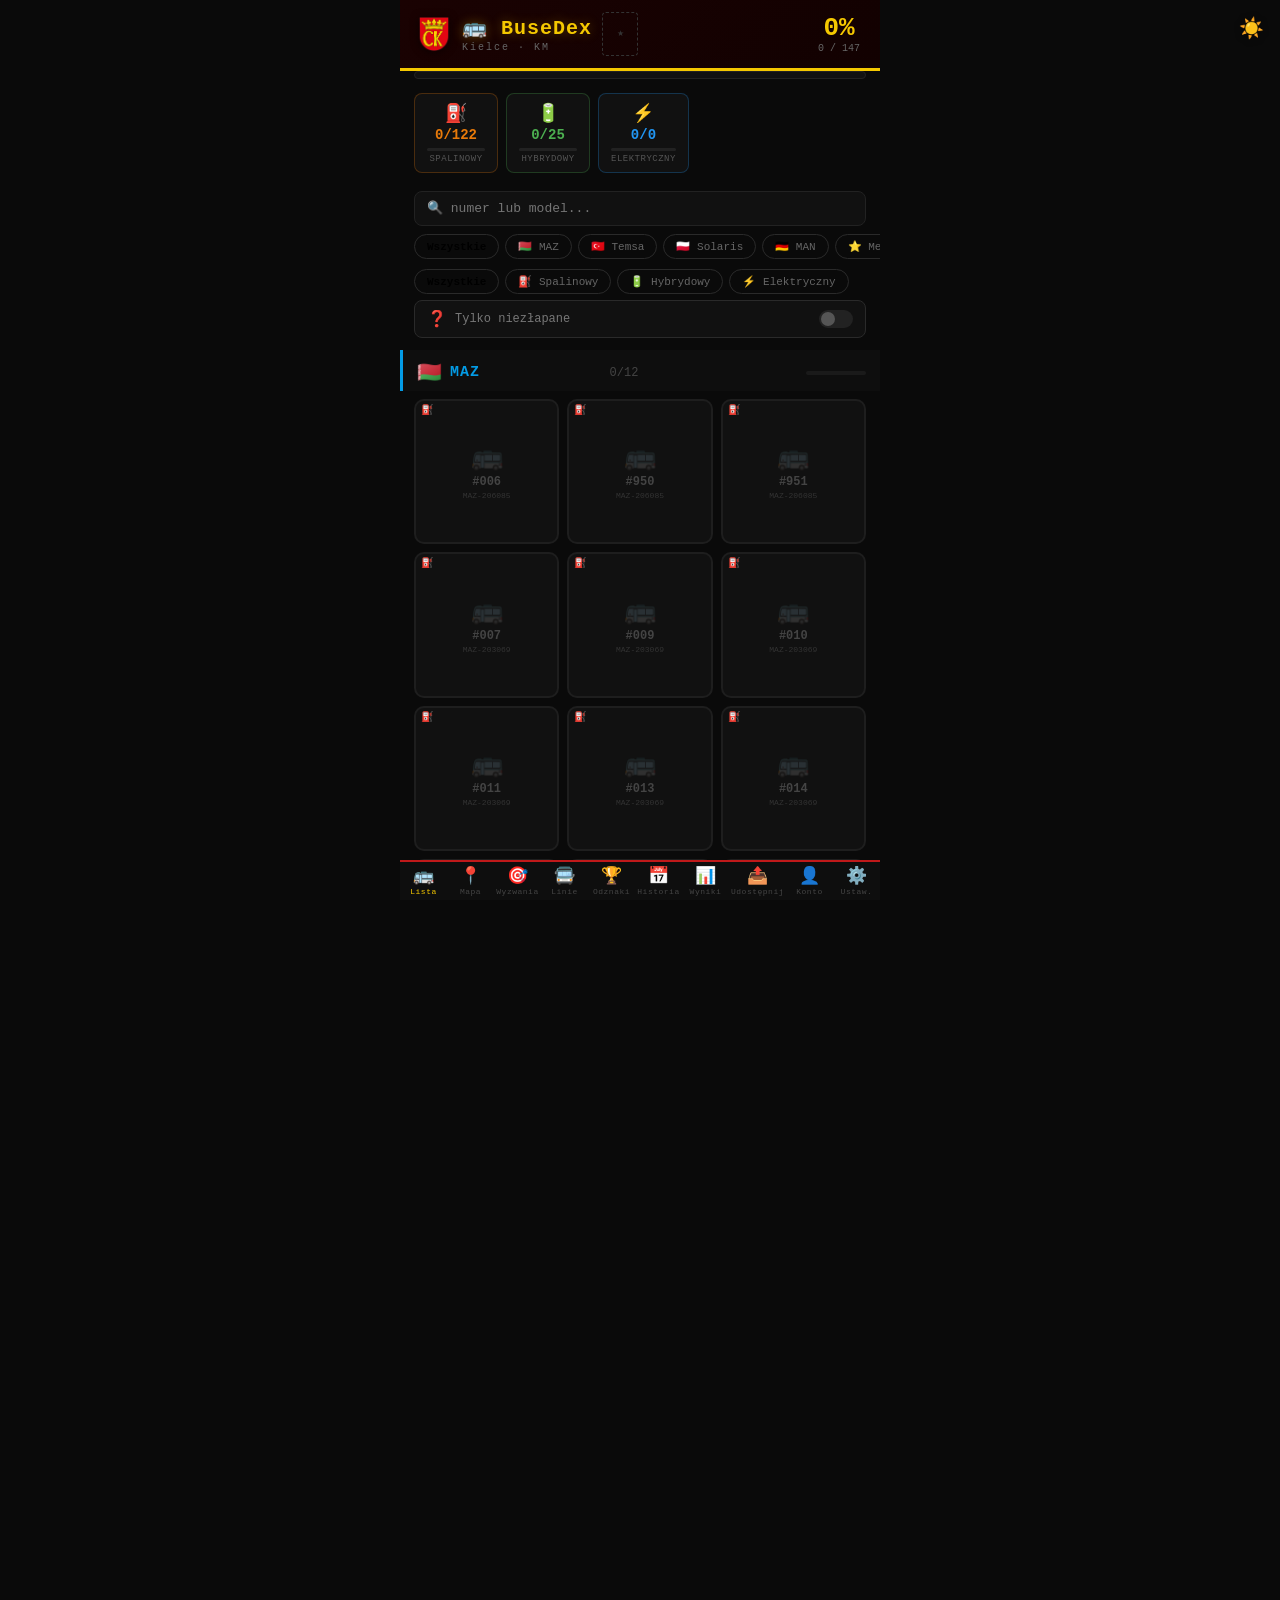
==== commit a17f1099: "Add files via upload" ====
--- a/index.html
+++ b/index.html
@@ -8,7 +8,7 @@
   <meta name="theme-color" content="#c0191a">
   <title>BuseDex Kielce</title>
   <link rel="manifest" href="manifest.json">
-  <link rel="stylesheet" href="css/style.css">
+  <link rel="stylesheet" href="style.css">
   <link rel="stylesheet" href="https://unpkg.com/leaflet@1.9.4/dist/leaflet.css">
 </head>
 <body class="theme-dark">
@@ -213,21 +213,37 @@
 
 <!-- SKRYPTY -->
 <script src="https://unpkg.com/leaflet@1.9.4/dist/leaflet.js"></script>
-<script src="js/config.js"></script>
-<script src="js/catalog.js"></script>
-<script src="js/theme.js"></script>
-<script src="js/render.js"></script>
-<script src="js/badges.js"></script>
-<script src="js/map.js"></script>
-<script src="js/history.js"></script>
-<script src="js/stats.js"></script>
-<script src="js/notifications.js"></script>
-<script src="js/accounts.js"></script>
-<script src="js/challenges.js"></script>
-<script src="js/routes.js"></script>
-<script src="js/comments.js"></script>
-<script src="js/sharing.js"></script>
-<script src="js/app.js"></script>
+<<<<<<< HEAD
+<script src="config.js"></script>
+<script src="catalog.js"></script>
+<script src="theme.js"></script>
+<script src="progress-canvas.js"></script>
+<script src="render.js"></script>
+<script src="badges.js"></script>
+<script src="map.js"></script>
+<script src="history.js"></script>
+<script src="stats.js"></script>
+<script src="notifications.js"></script>
+<script src="accounts.js"></script>
+<script src="devmode.js"></script>
+<script src="app.js"></script>
+=======
+<script src="config.js"></script>
+<script src="catalog.js"></script>
+<script src="theme.js"></script>
+<script src="render.js"></script>
+<script src="badges.js"></script>
+<script src="map.js"></script>
+<script src="history.js"></script>
+<script src="stats.js"></script>
+<script src="notifications.js"></script>
+<script src="accounts.js"></script>
+<script src="challenges.js"></script>
+<script src="routes.js"></script>
+<script src="comments.js"></script>
+<script src="sharing.js"></script>
+<script src="app.js"></script>
+>>>>>>> 4573510996382a92c6734a2280c61922dd704606
 
 </body>
 </html>
--- a/style.css
+++ b/style.css
@@ -0,0 +1,1010 @@
+/* ============================================================
+   BuseDex Kielce — style.css
+   Barwy: czerwony #c0191a + żółty #f5c800
+   Motywy: ciemny (domyślny) i jasny
+   ============================================================ */
+
+*,*::before,*::after { box-sizing: border-box; margin: 0; padding: 0; }
+
+/* ── ZMIENNE MOTYWU — nadpisywane przez theme.js ──────────── */
+:root {
+  --red:   #c0191a;
+  --yel:   #f5c800;
+  --gr:    #4caf50;
+
+  /* ciemny (wartości domyślne) */
+  --bg:    #0a0a0a;
+  --bg2:   #111111;
+  --bd:    #222222;
+  --mu:    #666666;
+  --tx:    #ffffff;
+  --tx2:   #aaaaaa;
+  --tx3:   #555555;
+  --card:  #111111;
+  --hdr:   #0e0e0e;
+  --inp:   #111111;
+  --inp-b: #2a2a2a;
+  --shd:   rgba(0,0,0,.6);
+  --topbg: linear-gradient(135deg,#1a0202,#120101);
+}
+
+html, body {
+  height: 100%;
+  background: var(--bg);
+  color: var(--tx);
+  font-family: 'Courier New', monospace;
+  overflow-x: hidden;
+  -webkit-text-size-adjust: 100%;
+  transition: background .25s, color .25s;
+}
+
+/* ── MOTYW JASNY — klasy nadawane przez theme.js ──────────── */
+body.theme-light {
+  color-scheme: light;
+  background: var(--bg) !important;
+  color: var(--tx) !important;
+}
+body.theme-light #app { background: var(--bg); }
+body.theme-light .screen { background: var(--bg); }
+body.theme-light .topbar        { background: var(--topbg); }
+body.theme-light .bottom-nav    { background: #f8f8f8; border-top-color: var(--red); }
+body.theme-light .nav-btn       { color: #999; }
+body.theme-light .hdr           { background: var(--hdr); border-color: #ddd; }
+body.theme-light .bus-card      { background: var(--card); border-color: #e0e0e0; color: var(--tx); }
+body.theme-light .cnum          { /* color controlled inline */ }
+body.theme-light .cmod          { color: #666; }
+body.theme-light .cicon         { color: #bbb; }
+body.theme-light .si            { background: var(--inp); border-color: var(--inp-b); color: var(--tx); }
+body.theme-light .fbtn          { background: var(--inp); border-color: var(--inp-b); color: var(--tx2); }
+body.theme-light .fbtn.active   { background: var(--red); color: #fff; }
+body.theme-light .filter-uncaught { background: var(--inp); border-color: var(--inp-b); }
+body.theme-light .filter-uncaught.on { background: #fff0f0; border-color: var(--red); }
+body.theme-light .level-card    { background: var(--bg2); }
+body.theme-light .badge-card    { background: var(--bg2); border-color: #e0e0e0; }
+body.theme-light .rank-row      { background: var(--bg2); }
+body.theme-light .hist-row      { background: var(--bg2); }
+body.theme-light .dev-inp       { background: var(--inp); border-color: var(--inp-b); color: var(--tx); }
+body.theme-light .dev-stat      { background: var(--bg2); border-color: #e0e0e0; }
+body.theme-light .dev-catalog-row { background: var(--bg2); border-color: #e0e0e0; }
+body.theme-light .dev-status-row  { background: var(--bg2); }
+body.theme-light .export-btn    { background: var(--bg2); border-color: #ccc; color: var(--tx); }
+body.theme-light .btns          { background: var(--bg2); border-color: #ccc; color: var(--tx); }
+body.theme-light .dbody, body.theme-light .abody { background: var(--bg); }
+body.theme-light textarea       { background: var(--inp); border-color: var(--inp-b); color: var(--tx); }
+body.theme-light .mbox          { background: var(--bg2); border-color: #e0e0e0; }
+body.theme-light .cal-cell      { background: var(--bg2); }
+body.theme-light .cal-cell.has-catch { background: #fff0f0; }
+body.theme-light .leaflet-popup-content-wrapper { background: #fff !important; color: #111 !important; }
+
+/* przycisk motywu */
+#theme-toggle {
+  position: fixed; top: 10px; right: 10px;
+  z-index: 200;
+  background: transparent; border: none;
+  font-size: 20px; cursor: pointer; padding: 6px;
+  -webkit-tap-highlight-color: transparent;
+  filter: drop-shadow(0 1px 3px rgba(0,0,0,.5));
+}
+
+
+#app { max-width: 480px; margin: 0 auto; min-height: 100vh; }
+
+/* ── SCREENS ──────────────────────────────────────────────── */
+.screen { display: none; flex-direction: column; min-height: 100vh; }
+.screen.active { display: flex; }
+
+/* ── TOPBAR ───────────────────────────────────────────────── */
+.topbar {
+  display: flex;
+  justify-content: space-between;
+  align-items: center;
+  padding: 12px 16px;
+  background: linear-gradient(135deg, #1a0202, #120101);
+  border-bottom: 3px solid var(--yel);
+  position: sticky; top: 0; z-index: 10;
+}
+.topbar-left { display: flex; align-items: center; gap: 10px; }
+.topbar-herb {
+  width: 36px; height: 44px;
+  object-fit: contain;
+  flex-shrink: 0;
+  filter: drop-shadow(0 1px 4px rgba(0,0,0,.6));
+}
+.topbar-herb-missing {
+  width: 36px; height: 44px;
+  border: 1px dashed #333;
+  border-radius: 4px;
+  display: flex; align-items: center; justify-content: center;
+  font-size: 8px; color: #333; text-align: center; line-height: 1.3;
+  flex-shrink: 0;
+}
+.app-title {
+  font-size: 20px; font-weight: 900;
+  color: var(--yel);
+  letter-spacing: 1px;
+  text-shadow: 0 0 12px rgba(245,200,0,.3);
+}
+.app-sub { font-size: 10px; color: var(--mu); letter-spacing: 2px; margin-top: 2px; }
+.score-big {
+  font-size: 26px; font-weight: 900;
+  color: var(--yel); line-height: 1; text-align: center;
+}
+.score-sub { font-size: 10px; color: var(--mu); margin-top: 2px; text-align: center; }
+
+/* ── PROGRESS ─────────────────────────────────────────────── */
+.prog-wrap { display:none; }
+.prog-bar  { display:none; }
+
+/* ── SEGMENTOWANY PASEK POSTĘPU ────────────────────────────── */
+.prog-bar-wrap {
+  margin: 0 14px 4px;
+}
+.prog-segs {
+  display: flex; height: 8px; border-radius: 6px;
+  background: var(--bg2); overflow: hidden;
+  border: 1px solid var(--bd);
+  min-height: 8px;
+}
+.prog-seg {
+  height: 100%;
+  transition: width .6s ease;
+  min-width: 0;
+}
+.prog-seg:first-child { border-radius: 6px 0 0 6px; }
+.prog-seg:last-child  { border-radius: 0 6px 6px 0; }
+.prog-seg:only-child  { border-radius: 6px; }
+
+/* ── STATS ROW ────────────────────────────────────────────── */
+.stats-row {
+  display: flex; gap: 8px;
+  padding: 10px 14px;
+  overflow-x: auto; scrollbar-width: none;
+}
+.stats-row::-webkit-scrollbar { display: none; }
+.stat-chip {
+  display: flex; flex-direction: column; align-items: center; gap: 3px;
+  padding: 8px 12px;
+  border-radius: 8px; background: var(--bg2); border: 1px solid;
+  min-width: 84px; flex-shrink: 0;
+}
+.smbar  { width: 100%; height: 3px; background: #222; border-radius: 2px; margin-top: 2px; }
+.smfill { height: 100%; border-radius: 2px; }
+
+/* ── SEARCH & FILTERS ─────────────────────────────────────── */
+.sw { padding: 8px 14px 4px; }
+.si {
+  width: 100%; padding: 9px 12px;
+  border-radius: 8px; border: 1px solid var(--bd);
+  background: var(--bg2); color: #fff;
+  font-family: monospace; font-size: 13px;
+  -webkit-appearance: none;
+}
+.si:focus { outline: none; border-color: var(--yel); }
+
+.frow {
+  display: flex; gap: 6px;
+  padding: 4px 14px 6px;
+  overflow-x: auto; scrollbar-width: none;
+}
+.frow::-webkit-scrollbar { display: none; }
+.chip {
+  padding: 5px 12px; border-radius: 20px;
+  border: 1px solid #2a2a2a; background: transparent; color: #666;
+  cursor: pointer; font-family: monospace; font-size: 11px;
+  white-space: nowrap; flex-shrink: 0;
+  -webkit-tap-highlight-color: transparent;
+}
+.chip.on { color: #000; font-weight: 800; }
+
+/* ── SECTION HEADERS ──────────────────────────────────────── */
+.shdr {
+  display: flex; align-items: center; gap: 8px;
+  padding: 10px 14px 6px;
+  border-left: 3px solid; background: #0e0e0e; margin-top: 6px;
+}
+.stit  { font-size: 15px; font-weight: 900; letter-spacing: 1px; flex: 1; }
+.scnt  { font-size: 12px; color: #444; }
+.sminibar  { width: 60px; height: 4px; background: #1a1a1a; border-radius: 2px; }
+.sminifill { height: 100%; border-radius: 2px; }
+
+.subhdr {
+  display: flex; align-items: center; gap: 8px;
+  padding: 7px 14px 5px 20px;
+  background: #0a0a0a; border-left: 3px solid #33333388; margin-top: 2px;
+}
+.subtit { font-size: 13px; font-weight: 900; letter-spacing: 1px; flex: 1; }
+
+/* ── GRID & CARDS ─────────────────────────────────────────── */
+.grid {
+  display: grid; grid-template-columns: repeat(3, 1fr);
+  gap: 8px; padding: 8px 14px;
+}
+.card {
+  border-radius: 10px; border: 2px solid; overflow: hidden;
+  cursor: pointer; position: relative;
+  aspect-ratio: 1;
+  display: flex; flex-direction: column;
+  align-items: center; justify-content: center; gap: 2px;
+  padding: 4px; background: var(--bg2);
+  -webkit-tap-highlight-color: transparent;
+}
+.card:active { opacity: .8; }
+.cthumb  { width: 100%; height: 58%; object-fit: cover; border-radius: 6px; }
+.cicon   { font-size: 26px; opacity: .15; }
+.card.caught .cicon { opacity: .9; }
+.cnum  { font-size: 12px; font-weight: 700; }
+.cmod  { font-size: 8px; color: #333; text-align: center; line-height: 1.3; padding: 0 2px; }
+.ctype { position: absolute; top: 3px; left: 5px; font-size: 10px; }
+.cchk  { position: absolute; top: 2px; right: 4px; font-size: 11px; }
+.oneof {
+  position: absolute; bottom: 3px; left: 50%; transform: translateX(-50%);
+  color: #fff; font-size: 7px; font-weight: 900; letter-spacing: 1px;
+  padding: 1px 5px; border-radius: 4px; white-space: nowrap;
+  text-transform: uppercase; pointer-events: none;
+}
+
+/* ── RARE CARDS ───────────────────────────────────────────── */
+.card.rare {
+  border-color: #a855f7 !important;
+  background: linear-gradient(145deg, #1a0a2a, #120818) !important;
+  box-shadow: 0 0 10px rgba(168,85,247,.25);
+}
+.card.rare .cnum  { color: #c084fc !important; }
+.card.rare .oneof { background: linear-gradient(90deg,#7c3aed,#a855f7); }
+
+/* ── IKARUS SECTION ───────────────────────────────────────── */
+.igrid {
+  display: grid; grid-template-columns: repeat(3, 1fr);
+  gap: 8px; padding: 8px 14px; background: #0c0b08;
+}
+.icard {
+  border-radius: 8px; border: 1px solid #3a2e10; overflow: hidden;
+  cursor: pointer; position: relative; aspect-ratio: 1;
+  display: flex; flex-direction: column;
+  align-items: center; justify-content: center; gap: 2px;
+  padding: 4px;
+  background: linear-gradient(145deg, #131006, #0e0c05);
+  -webkit-tap-highlight-color: transparent;
+}
+.icard:active { opacity: .8; }
+.icard.caught { border-color: #c9a84c; background: linear-gradient(145deg,#1a1500,#110f00); }
+.icard        .cnum { color: #5a4a10; }
+.icard.caught .cnum { color: #c9a84c; }
+.icard        .cicon { opacity: .2; filter: sepia(1); }
+.icard.caught .cicon { opacity: .85; filter: sepia(.5); }
+.iera { font-size: 8px; color: #4a3a08; text-align: center; }
+.icard.caught .iera { color: #7a6020; }
+.icard .oneof { background: linear-gradient(90deg,#a07820,#f0c040); color: #000; }
+
+.ihdr {
+  display: flex; align-items: center; gap: 8px;
+  padding: 12px 14px 8px; margin-top: 6px;
+  background: linear-gradient(135deg,#1a1200,#12100a);
+  border-left: 3px solid #c9a84c;
+  border-top: 1px solid #c9a84c44;
+  position: relative; overflow: hidden;
+}
+.ihdr::before {
+  content: '';
+  position: absolute; inset: 0;
+  background: repeating-linear-gradient(90deg, transparent, transparent 3px, rgba(201,168,76,.04) 3px, rgba(201,168,76,.04) 4px);
+  pointer-events: none;
+}
+.itit {
+  font-size: 16px; font-weight: 900; letter-spacing: 3px; flex: 1;
+  background: linear-gradient(90deg,#f0c040,#c9a84c,#a07820,#c9a84c,#f0c040);
+  background-size: 200% auto;
+  -webkit-background-clip: text; background-clip: text;
+  -webkit-text-fill-color: transparent;
+  text-transform: uppercase;
+  animation: shine 4s linear infinite;
+}
+.isub { font-size: 9px; letter-spacing: 2px; color: #7a6020; text-transform: uppercase; margin-top: 2px; }
+
+.rshdr {
+  display: flex; align-items: center; gap: 8px;
+  padding: 7px 14px 5px 20px;
+  background: linear-gradient(90deg,#12081a,#0a0a0a);
+  border-left: 3px solid #a855f788; margin-top: 2px;
+}
+.rstit {
+  font-size: 13px; font-weight: 900; letter-spacing: 1px; flex: 1;
+  background: linear-gradient(90deg,#c084fc,#a855f7,#7c3aed,#c084fc);
+  background-size: 200% auto;
+  -webkit-background-clip: text; background-clip: text;
+  -webkit-text-fill-color: transparent;
+  animation: shine 5s linear infinite;
+}
+
+@keyframes shine { 0% { background-position: 0% } 100% { background-position: 200% } }
+
+/* ── DETAIL SCREEN ────────────────────────────────────────── */
+.hdr {
+  display: flex; align-items: center; justify-content: space-between;
+  padding: 13px 16px;
+  background: #0e0e0e; border-bottom: 1px solid var(--bd);
+  position: sticky; top: 0; z-index: 10;
+}
+.htit { font-size: 14px; font-weight: 700; color: var(--yel); }
+.bk {
+  background: transparent; border: none;
+  color: var(--yel); font-size: 14px;
+  cursor: pointer; font-family: monospace; padding: 8px 0;
+  -webkit-tap-highlight-color: transparent;
+}
+.dbody { padding: 20px; display: flex; flex-direction: column; gap: 14px; flex: 1; }
+
+.irow {
+  display: flex; align-items: center; gap: 12px;
+  padding: 12px 14px;
+  background: var(--bg2); border-radius: 10px; border: 2px solid;
+}
+.bnum { font-size: 38px; font-weight: 900; letter-spacing: 1px; line-height: 1; }
+.bmod { font-size: 13px; color: #999; margin-top: 2px; }
+
+.tbadge  { align-self: flex-start; padding: 5px 14px; border-radius: 20px; font-size: 13px; font-weight: 700; border: 1px solid; }
+.cbadge  { align-self: flex-start; padding: 5px 14px; border-radius: 20px; font-weight: 700; font-size: 13px; }
+.ubadge  { align-self: flex-start; background: #141414; border: 1px solid #333; color: #555; padding: 5px 14px; border-radius: 20px; font-weight: 700; font-size: 13px; }
+
+.bphoto  { width: 100%; border-radius: 10px; max-height: 280px; object-fit: cover; border: 2px solid; display: block; cursor: pointer; }
+.mbox    { display: flex; flex-direction: column; gap: 5px; padding: 10px 14px; background: var(--bg2); border-radius: 8px; font-size: 13px; color: #777; }
+.ghost   { font-size: 90px; opacity: .12; text-align: center; margin: 16px 0; }
+.oneof-pill {
+  display: inline-flex; align-items: center; gap: 5px;
+  align-self: flex-start; padding: 4px 12px;
+  border-radius: 20px; font-size: 11px; font-weight: 900;
+  letter-spacing: 2px; text-transform: uppercase;
+}
+
+/* ── BUTTONS ──────────────────────────────────────────────── */
+.btnp {
+  width: 100%; padding: 15px; border-radius: 10px; border: none;
+  color: #fff; font-weight: 900; font-size: 15px;
+  cursor: pointer; font-family: monospace; letter-spacing: .5px;
+  -webkit-tap-highlight-color: transparent;
+}
+.btns {
+  width: 100%; padding: 12px; border-radius: 10px;
+  border: 1px solid #2a2a2a; background: var(--bg2);
+  color: #bbb; font-size: 13px; cursor: pointer;
+  font-family: monospace;
+  -webkit-tap-highlight-color: transparent;
+}
+.btnd { border-color: #c0392b !important; color: #e74c3c !important; }
+
+/* ── CAPTURE SCREEN ───────────────────────────────────────── */
+.abody { padding: 16px; display: flex; flex-direction: column; gap: 12px; flex: 1; }
+.ainfo {
+  display: flex; align-items: center; gap: 12px;
+  padding: 12px 14px;
+  background: var(--bg2); border-radius: 10px; border: 2px solid;
+}
+.plbl { font-size: 11px; color: #666; letter-spacing: 1px; text-transform: uppercase; padding: 0 2px; }
+.pbox {
+  width: 100%; aspect-ratio: 4/3;
+  border-radius: 12px; border: 2px dashed #444;
+  overflow: hidden; cursor: pointer;
+  display: flex; align-items: center; justify-content: center;
+  background: #0e0e0e;
+  -webkit-tap-highlight-color: transparent;
+}
+.pbox:active { opacity: .85; }
+.pph { text-align: center; color: #555; font-size: 14px; line-height: 1.8; padding: 20px; pointer-events: none; }
+.pprev { width: 100%; height: 100%; object-fit: cover; display: none; }
+.pbtns { display: flex; gap: 8px; }
+.pbtn {
+  flex: 1; padding: 11px 8px; border-radius: 8px;
+  border: 1px solid #2a2a2a; background: #111; color: #ccc;
+  font-family: monospace; font-size: 12px; cursor: pointer;
+  text-align: center;
+  -webkit-tap-highlight-color: transparent;
+}
+.pbtn:active { opacity: .7; }
+textarea {
+  width: 100%; padding: 10px 12px;
+  border-radius: 8px; border: 1px solid #1e1e1e;
+  background: var(--bg2); color: #fff;
+  font-family: monospace; font-size: 13px;
+  resize: none; height: 72px;
+  -webkit-appearance: none;
+}
+textarea:focus { outline: none; border-color: var(--yel); }
+
+/* ── MODAL ────────────────────────────────────────────────── */
+#ov { display: none; position: fixed; inset: 0; background: rgba(0,0,0,.75); z-index: 200; align-items: flex-end; justify-content: center; }
+#ov.open { display: flex; }
+#sheet { background: #161616; border-radius: 16px 16px 0 0; padding: 20px 16px 36px; width: 100%; max-width: 480px; border-top: 2px solid #2a2a2a; }
+#sheet h3 { font-size: 14px; color: #888; text-align: center; margin-bottom: 16px; letter-spacing: 1px; }
+.mbtn { display: block; width: 100%; padding: 16px; border-radius: 10px; border: none; background: #1e1e1e; color: #fff; font-family: monospace; font-size: 15px; cursor: pointer; margin-bottom: 10px; text-align: center; -webkit-tap-highlight-color: transparent; }
+.mbtn:active { opacity: .7; }
+.mcancel { background: transparent !important; border: 1px solid #333; color: #666; margin-top: 4px; }
+
+/* ── TOAST ────────────────────────────────────────────────── */
+#toast {
+  position: fixed; bottom: 30px; left: 50%; transform: translateX(-50%);
+  background: #1e1e1e; color: #fff;
+  padding: 10px 22px; border-radius: 20px;
+  font-family: monospace; font-size: 13px;
+  opacity: 0; transition: opacity .3s; pointer-events: none;
+  z-index: 999; white-space: nowrap;
+  border: 1px solid #333; max-width: 90vw; text-align: center;
+}
+#toast.show { opacity: 1; }
+
+/* ── INSTALL BANNER ───────────────────────────────────────── */
+.ibanner {
+  margin: 10px 14px; padding: 10px 12px; border-radius: 10px;
+  background: #111; border: 1px solid var(--yel);
+  display: flex; align-items: center; gap: 10px; font-size: 11px; color: #aaa; line-height: 1.5;
+}
+.iclose { margin-left: auto; background: transparent; border: none; color: #555; font-size: 20px; cursor: pointer; flex-shrink: 0; padding: 0 4px; }
+
+/* ── CATCH ANIMATION OVERLAY ──────────────────────────────── */
+#ca {
+  position: fixed; inset: 0; z-index: 500;
+  background: rgba(0,0,0,.92);
+  display: none; flex-direction: column;
+  align-items: center; justify-content: center; padding: 20px;
+}
+#ca.show { display: flex; }
+
+.ca-bezel {
+  width: min(320px, 86vw);
+  background: linear-gradient(160deg,#2e2e2e,#181818,#222);
+  border-radius: 18px; padding: 14px 14px 10px;
+  box-shadow: 0 0 0 2px #3a3a3a, 0 0 0 4px #111, 0 8px 50px rgba(0,0,0,.95), inset 0 2px 4px rgba(255,255,255,.06);
+  position: relative;
+}
+.ca-sc { position: absolute; width: 9px; height: 9px; border-radius: 50%; background: radial-gradient(circle at 35% 35%,#666,#1a1a1a); box-shadow: 0 0 0 1px #111; }
+.ca-s1{top:8px;left:8px} .ca-s2{top:8px;right:8px} .ca-s3{bottom:8px;left:8px} .ca-s4{bottom:8px;right:8px}
+.ca-brand { text-align: center; font-size: 9px; letter-spacing: 3px; color: #2a2a2a; text-transform: uppercase; margin-bottom: 8px; }
+
+.ca-screen { border-radius: 10px; overflow: hidden; position: relative; background: #000; box-shadow: inset 0 0 20px rgba(0,0,0,.9); }
+.ca-screen::after { content: ''; position: absolute; inset: -1px; border-radius: 11px; pointer-events: none; z-index: 8; animation: caGlow 2s ease-in-out infinite alternate; }
+@keyframes caGlow { 0% { box-shadow: 0 0 10px rgba(60,200,80,.15); } 100% { box-shadow: 0 0 25px rgba(80,230,100,.32); } }
+
+.ca-scanlines { position: absolute; inset: 0; background: repeating-linear-gradient(to bottom,transparent 0px,transparent 3px,rgba(0,0,0,.22) 3px,rgba(0,0,0,.22) 4px); z-index: 5; pointer-events: none; border-radius: 10px; }
+.ca-vignette  { position: absolute; inset: 0; background: radial-gradient(ellipse at 50% 45%,transparent 50%,rgba(0,0,0,.65) 100%); z-index: 6; pointer-events: none; border-radius: 10px; }
+
+#ca-tint  { position: absolute; inset: 0; background: rgba(0,255,60,.2); z-index: 7; pointer-events: none; opacity: 0; border-radius: 10px; transition: opacity 1.2s; }
+#ca-grain { position: absolute; inset: 0; opacity: .05; z-index: 4; pointer-events: none; border-radius: 10px; display: block !important; }
+#ca-photo { display: block !important; width: 100%; aspect-ratio: 4/3; object-fit: cover; position: relative; z-index: 3; background: #000; transform: scaleY(0.005); opacity: 0; transition: transform .42s cubic-bezier(.35,0,.9,1); }
+#ca-photo.on { transform: scaleY(1); opacity: 1; }
+#ca-il { position: absolute; inset: 0; z-index: 9; pointer-events: none; opacity: 0; border-radius: 10px; background: repeating-linear-gradient(to bottom,rgba(0,0,0,.95) 0px,rgba(0,0,0,.95) 2px,transparent 2px,transparent 4px); transition: opacity .28s; }
+#ca-il.show { opacity: 1; }
+
+.ca-strip { display: flex; align-items: center; gap: 8px; padding: 8px 4px 2px; }
+.ca-led { width: 6px; height: 6px; border-radius: 50%; background: #0a3a0a; box-shadow: 0 0 0 1px #000; flex-shrink: 0; transition: background .3s, box-shadow .3s; }
+.ca-led.on { background: #1a8a1a; box-shadow: 0 0 7px #1a8a1a; animation: ledBlink 2s infinite; }
+@keyframes ledBlink { 0%,92%{opacity:1} 96%{opacity:.25} 100%{opacity:1} }
+.ca-status { font-size: 9px; color: #1a4a1a; letter-spacing: 2px; text-transform: uppercase; flex: 1; text-align: center; }
+
+.ca-bottom { margin-top: 18px; text-align: center; }
+.ca-badge  { font-size: 24px; font-weight: 900; letter-spacing: 2px; line-height: 1.2; }
+.ca-sub    { font-size: 11px; color: #555; letter-spacing: 1px; margin-top: 5px; }
+.ca-tap    { font-size: 11px; color: #333; margin-top: 20px; letter-spacing: 2px; animation: tapPulse 1.5s ease-in-out infinite; }
+@keyframes tapPulse { 0%,100%{opacity:.35} 50%{opacity:1} }
+.ca-noghost { font-size: 60px; opacity: .15; margin: 12px 0; text-align: center; }
+
+canvas { display: none; }
+
+/* ══════════════════════════════════════════════════════════════
+   NOWE EKRANY — dodane style
+   ══════════════════════════════════════════════════════════════ */
+
+/* ── DOLNA NAWIGACJA ──────────────────────────────────────────  */
+.bottom-nav {
+  position: fixed; bottom: 0; left: 50%; transform: translateX(-50%);
+  width: 100%; max-width: 480px;
+  background: #0e0e0e;
+  border-top: 2px solid #c0191a;
+  display: flex; z-index: 50;
+  padding-bottom: env(safe-area-inset-bottom, 0);
+}
+.nav-btn {
+  flex: 1; display: flex; flex-direction: column;
+  align-items: center; justify-content: center;
+  padding: 8px 4px 6px;
+  background: transparent; border: none; color: #444;
+  font-family: monospace; font-size: 9px; letter-spacing: .5px;
+  cursor: pointer; gap: 2px;
+  -webkit-tap-highlight-color: transparent;
+  transition: color .15s;
+}
+.nav-btn .ni { font-size: 20px; line-height: 1; }
+.nav-btn.active { color: var(--yel); }
+.nav-btn:active { opacity: .7; }
+
+/* dodaj padding na dole ekranów aby nav nie zasłaniał */
+.screen { padding-bottom: 58px; }
+
+/* ── FILTR TYLKO NIEZŁAPANE ───────────────────────────────────  */
+.filter-uncaught {
+  margin: 0 14px 6px;
+  display: flex; align-items: center; gap: 8px;
+  padding: 8px 12px;
+  border-radius: 8px; border: 1px solid #2a2a2a;
+  background: #111; cursor: pointer;
+  -webkit-tap-highlight-color: transparent;
+}
+.filter-uncaught.on { border-color: var(--red); background: #1a0000; }
+.filter-uncaught .fu-icon { font-size: 16px; }
+.filter-uncaught .fu-label { font-size: 12px; color: #777; flex: 1; }
+.filter-uncaught.on .fu-label { color: var(--yel); }
+.fu-toggle {
+  width: 34px; height: 18px; border-radius: 9px;
+  background: #222; position: relative; transition: background .2s;
+}
+.filter-uncaught.on .fu-toggle { background: var(--red); }
+.fu-knob {
+  position: absolute; top: 2px; left: 2px;
+  width: 14px; height: 14px; border-radius: 50%;
+  background: #555; transition: left .2s, background .2s;
+}
+.filter-uncaught.on .fu-knob { left: 18px; background: #fff; }
+
+/* ── MAPA ─────────────────────────────────────────────────────  */
+#map-container {
+  width: 100%; height: calc(100vh - 100px);
+  z-index: 1;
+}
+.map-stats {
+  padding: 8px 14px; font-size: 11px; color: #555;
+  letter-spacing: 1px; text-align: center;
+  background: #0e0e0e; border-bottom: 1px solid #1a1a1a;
+}
+/* nadpisz styl Leaflet aby pasował do dark theme */
+.leaflet-popup-content-wrapper { background: #1a1a1a !important; color: #fff !important; border: 1px solid #333 !important; border-radius: 10px !important; box-shadow: 0 4px 20px rgba(0,0,0,.6) !important; }
+.leaflet-popup-tip { background: #1a1a1a !important; }
+.leaflet-popup-close-button { color: #888 !important; }
+
+/* ── ODZNAKI ──────────────────────────────────────────────────  */
+.badges-body { padding: 14px; display: flex; flex-direction: column; gap: 14px; }
+
+.level-card {
+  display: flex; align-items: center; gap: 14px;
+  padding: 14px; border-radius: 12px;
+  background: #0e0e0e; border: 2px solid;
+}
+.level-icon { font-size: 40px; line-height: 1; flex-shrink: 0; }
+.level-info { flex: 1; min-width: 0; }
+.level-name { font-size: 20px; font-weight: 900; letter-spacing: 1px; }
+.level-sub  { font-size: 11px; color: #666; margin-top: 3px; }
+.level-bar  { height: 4px; background: #222; border-radius: 2px; margin-top: 8px; }
+.level-fill { height: 100%; border-radius: 2px; transition: width .5s; }
+
+.badges-title { font-size: 13px; font-weight: 700; color: #555; letter-spacing: 2px; text-transform: uppercase; padding: 0 2px; }
+.badges-grid  { display: grid; grid-template-columns: repeat(2,1fr); gap: 8px; }
+
+.badge-card {
+  position: relative;
+  padding: 12px 10px; border-radius: 10px;
+  background: #0e0e0e; border: 1px solid #1a1a1a;
+  opacity: .4; filter: grayscale(.8);
+  text-align: center;
+}
+.badge-card.earned { opacity: 1; filter: none; border-color: #333; background: #111; }
+.badge-icon { font-size: 28px; margin-bottom: 5px; }
+.badge-name { font-size: 12px; font-weight: 700; color: #ccc; }
+.badge-desc { font-size: 10px; color: #555; margin-top: 3px; line-height: 1.4; }
+.badge-check { position: absolute; top: 6px; right: 8px; font-size: 12px; }
+
+/* ── HISTORIA ─────────────────────────────────────────────────  */
+.history-body { padding: 14px; display: flex; flex-direction: column; gap: 14px; }
+
+.cal-nav { display: flex; align-items: center; justify-content: space-between; padding: 0 4px; }
+.cal-btn  { background: transparent; border: 1px solid #2a2a2a; border-radius: 8px; color: var(--yel); font-size: 16px; padding: 6px 14px; cursor: pointer; font-family: monospace; }
+.cal-btn:active { opacity: .7; }
+.cal-title { font-size: 15px; font-weight: 700; color: #ccc; letter-spacing: 1px; }
+
+.cal-grid { display: grid; grid-template-columns: repeat(7,1fr); gap: 4px; }
+.cal-dow  { text-align: center; font-size: 9px; color: #444; letter-spacing: 1px; padding: 4px 0; }
+.cal-cell {
+  aspect-ratio: 1; border-radius: 6px; background: #111;
+  display: flex; flex-direction: column; align-items: center; justify-content: center;
+  font-size: 11px; color: #444; position: relative; cursor: default;
+}
+.cal-cell.empty { background: transparent; }
+.cal-cell.today { border: 1px solid #333; color: #888; }
+.cal-cell.has-catch { background: #1a0a00; border: 1px solid var(--red); color: var(--yel); cursor: pointer; }
+.cal-cell.has-catch:active { opacity: .7; }
+.cal-day-num { font-size: 11px; line-height: 1; }
+.cal-dot { font-size: 9px; font-weight: 900; color: var(--red); line-height: 1; }
+
+.hist-title     { font-size: 13px; font-weight: 700; color: #555; letter-spacing: 2px; text-transform: uppercase; padding: 0 2px; }
+.hist-list      { display: flex; flex-direction: column; gap: 2px; }
+.hist-date-sep  { font-size: 10px; color: #444; letter-spacing: 1px; padding: 8px 4px 4px; border-top: 1px solid #1a1a1a; margin-top: 4px; }
+.hist-date-sep:first-child { border-top: none; margin-top: 0; }
+.hist-row {
+  display: flex; align-items: center; gap: 10px;
+  padding: 8px 10px; border-radius: 8px; background: #111;
+  cursor: pointer;
+  -webkit-tap-highlight-color: transparent;
+}
+.hist-row:active { opacity: .7; }
+.hist-empty { text-align: center; color: #444; font-size: 13px; padding: 20px; }
+
+/* ── STATYSTYKI / RANKING ──────────────────────────────────── */
+.stats-body { padding: 14px; display: flex; flex-direction: column; gap: 14px; }
+
+.stat-hero       { text-align: center; padding: 20px 0 10px; }
+.stat-hero-num   { font-size: 64px; font-weight: 900; line-height: 1; }
+.stat-hero-sub   { font-size: 13px; color: #555; margin-top: 4px; letter-spacing: 1px; }
+.stat-hero-sub2  { font-size: 14px; color: #888; margin-top: 6px; }
+
+.rank-title { font-size: 13px; font-weight: 700; color: #555; letter-spacing: 2px; text-transform: uppercase; padding: 0 2px; }
+.rank-list  { display: flex; flex-direction: column; gap: 6px; }
+.rank-row   { display: flex; align-items: center; gap: 8px; padding: 10px 12px; background: #111; border-radius: 8px; }
+.rank-pos   { width: 28px; text-align: center; font-size: 14px; font-weight: 700; color: #555; flex-shrink: 0; }
+.rank-info  { flex: 1; min-width: 0; }
+.rank-name  { font-size: 12px; font-weight: 700; color: #ccc; margin-bottom: 4px; }
+.rank-bar-wrap { height: 4px; background: #222; border-radius: 2px; }
+.rank-bar   { height: 100%; border-radius: 2px; transition: width .5s; }
+.rank-pct   { font-size: 14px; font-weight: 900; width: 38px; text-align: right; flex-shrink: 0; }
+.rank-frac  { font-size: 10px; color: #444; width: 36px; text-align: right; flex-shrink: 0; }
+
+.export-btn {
+  width: 100%; padding: 13px; border-radius: 10px;
+  border: 1px solid #333; background: #111; color: #ccc;
+  font-family: monospace; font-size: 14px; cursor: pointer;
+  -webkit-tap-highlight-color: transparent;
+}
+.export-btn:active { opacity: .7; }
+
+/* ── WIELOKROTNE ZŁAPANIA ─────────────────────────────────────  */
+.catch-count {
+  position: absolute; bottom: 3px; right: 4px;
+  font-size: 8px; font-weight: 900;
+  color: #fff; background: var(--red);
+  border-radius: 8px; padding: 1px 5px;
+  letter-spacing: .5px;
+}
+.catch-header {
+  font-size: 12px; font-weight: 700; letter-spacing: 1px;
+  text-transform: uppercase; padding: 4px 2px;
+}
+
+/* ── TRYB DEWELOPERA ──────────────────────────────────────────  */
+.dev-body { padding: 20px; display: flex; flex-direction: column; gap: 14px; flex: 1; }
+
+.dev-login { display: flex; flex-direction: column; align-items: center; gap: 12px; padding: 30px 0 0; max-width: 320px; margin: 0 auto; width: 100%; }
+.dev-logo  { font-size: 56px; }
+.dev-title { font-size: 18px; font-weight: 900; color: var(--yel); letter-spacing: 2px; }
+.dev-sub   { font-size: 12px; color: #555; letter-spacing: 2px; }
+.dev-inp {
+  width: 100%; padding: 10px 12px;
+  border-radius: 8px; border: 1px solid #2a2a2a;
+  background: #111; color: #fff;
+  font-family: monospace; font-size: 13px;
+  -webkit-appearance: none;
+}
+.dev-inp:focus { outline: none; border-color: var(--yel); }
+select.dev-inp { cursor: pointer; }
+.dev-btn-login {
+  width: 100%; padding: 14px; border-radius: 10px;
+  background: var(--red); border: none;
+  color: #fff; font-weight: 900; font-size: 15px;
+  cursor: pointer; font-family: monospace;
+  -webkit-tap-highlight-color: transparent;
+}
+.dev-btn-login:active { opacity: .8; }
+
+.dev-panel { display: flex; flex-direction: column; gap: 14px; }
+.dev-status-row { display: flex; align-items: center; gap: 8px; padding: 8px 12px; background: #111; border-radius: 8px; }
+.dev-status-dot { width: 8px; height: 8px; border-radius: 50%; background: #333; flex-shrink: 0; }
+.dev-status-dot.on { background: #4caf50; box-shadow: 0 0 6px #4caf50; }
+.dev-stat-row { display: flex; gap: 8px; }
+.dev-stat { flex: 1; text-align: center; padding: 10px; background: #111; border-radius: 8px; border: 1px solid #222; }
+.dev-stat-n { font-size: 22px; font-weight: 900; color: var(--yel); }
+.dev-stat-l { font-size: 10px; color: #555; letter-spacing: 1px; margin-top: 2px; }
+.dev-section-title { font-size: 12px; font-weight: 700; color: #555; letter-spacing: 2px; text-transform: uppercase; padding: 6px 2px 0; border-top: 1px solid #1a1a1a; margin-top: 4px; }
+.dev-form { display: flex; flex-direction: column; gap: 8px; }
+.dev-row2 { display: grid; grid-template-columns: 1fr 1fr; gap: 8px; }
+.dev-check { display: flex; align-items: center; gap: 8px; font-size: 13px; color: #888; cursor: pointer; padding: 8px 4px; }
+.dev-check input { width: 16px; height: 16px; cursor: pointer; accent-color: var(--red); }
+.dev-btn-add {
+  padding: 13px; border-radius: 10px;
+  background: #1a0000; border: 1px solid var(--red);
+  color: var(--yel); font-weight: 900; font-size: 14px;
+  cursor: pointer; font-family: monospace;
+}
+.dev-btn-add:active { opacity: .8; }
+.dev-catalog-list { display: flex; flex-direction: column; gap: 4px; }
+.dev-catalog-row {
+  display: flex; align-items: center; gap: 6px;
+  padding: 8px 10px; background: #111; border-radius: 6px;
+  border: 1px solid #1a1a1a;
+}
+.dev-del-btn {
+  background: transparent; border: none;
+  color: #c0392b; font-size: 14px; cursor: pointer; padding: 2px 6px;
+  -webkit-tap-highlight-color: transparent;
+}
+
+/* ── CANVAS POSTĘPU ───────────────────────────────────────────  */
+.progress-canvas-wrap {
+  display: flex; flex-direction: column;
+  align-items: center; justify-content: center;
+  padding: 10px 0 4px;
+  gap: 4px;
+}
+#progress-canvas { display: block; }
+.progress-canvas-label {
+  font-size: 10px; color: var(--tx3); letter-spacing: 2px;
+  text-transform: uppercase;
+}
+
+/* ── KONTA UŻYTKOWNIKA ────────────────────────────────────────  */
+.auth-wrap {
+  display: flex; flex-direction: column; gap: 10px;
+  padding: 20px 20px 40px; max-width: 360px;
+  margin: 0 auto; width: 100%;
+}
+.auth-logo  { font-size: 56px; text-align: center; padding-top: 20px; }
+.auth-title { font-size: 20px; font-weight: 900; color: var(--yel); letter-spacing: 2px; text-align: center; }
+.auth-err   {
+  color: #e74c3c; font-size: 12px; padding: 6px 10px;
+  background: rgba(231,76,60,.1); border-radius: 6px;
+  display: none; text-align: center;
+}
+.auth-switch { text-align: center; font-size: 12px; color: var(--tx3); margin-top: 4px; }
+.auth-switch span { color: var(--yel); cursor: pointer; text-decoration: underline; }
+
+/* ── POWIADOMIENIA ────────────────────────────────────────────  */
+.notif-panel  { display: flex; flex-direction: column; gap: 8px; }
+.notif-warn   {
+  padding: 12px; border-radius: 8px;
+  border: 1px solid #c0392b; background: rgba(192,25,26,.1);
+  font-size: 12px; color: var(--tx2); line-height: 1.5;
+}
+.notif-row {
+  display: flex; align-items: center; gap: 10px;
+  padding: 10px 12px; background: var(--bg2); border-radius: 8px;
+  cursor: pointer; -webkit-tap-highlight-color: transparent;
+  border: 1px solid var(--bd);
+}
+.notif-row:active { opacity: .7; }
+.notif-row.on { border-color: var(--red); background: rgba(192,25,26,.06); }
+
+/* ── USTAWIENIA (ekran Settings) ──────────────────────────────  */
+.settings-body  { padding: 14px; display: flex; flex-direction: column; gap: 14px; }
+.settings-group { display: flex; flex-direction: column; gap: 6px; }
+.settings-row {
+  display: flex; align-items: center; gap: 10px;
+  padding: 12px 14px; background: var(--bg2);
+  border-radius: 8px; border: 1px solid var(--bd);
+  cursor: pointer; -webkit-tap-highlight-color: transparent;
+}
+.settings-row:active { opacity: .7; }
+.settings-row-label { flex: 1; font-size: 13px; color: var(--tx2); }
+.settings-row-val   { font-size: 12px; color: var(--tx3); }
+
+/* ══════════════════════════════════════════════════════════════
+   WYZWANIA
+   ══════════════════════════════════════════════════════════════ */
+.challenges-body { padding: 14px; display: flex; flex-direction: column; gap: 12px; }
+.ch-section { font-size: 12px; font-weight: 700; color: var(--tx3); letter-spacing: 2px; text-transform: uppercase; padding: 4px 0; border-top: 1px solid var(--bd); margin-top: 4px; }
+.ch-section:first-child { border-top: none; margin-top: 0; }
+
+.ch-daily {
+  display: flex; align-items: center; gap: 12px;
+  padding: 14px; border-radius: 12px;
+  background: var(--bg2); border: 2px solid;
+  cursor: pointer; -webkit-tap-highlight-color: transparent;
+}
+.ch-daily.ch-done { opacity: .7; }
+.ch-daily:active { opacity: .6; }
+.ch-d-icon  { font-size: 32px; flex-shrink: 0; }
+.ch-d-title { font-size: 16px; font-weight: 900; }
+.ch-d-model { font-size: 12px; color: var(--tx3); margin-top: 2px; }
+.ch-d-bonus { font-size: 11px; color: var(--yel); margin-top: 4px; }
+
+.ch-card {
+  padding: 12px; border-radius: 10px;
+  background: var(--bg2); border: 1px solid var(--bd);
+}
+.ch-card.ch-done { border-color: #4caf50; }
+.ch-row1 { display: flex; align-items: center; gap: 10px; margin-bottom: 8px; }
+.ch-icon  { font-size: 24px; flex-shrink: 0; }
+.ch-info  { flex: 1; min-width: 0; }
+.ch-title { font-size: 13px; font-weight: 700; color: var(--tx); }
+.ch-desc  { font-size: 11px; color: var(--tx3); margin-top: 2px; }
+.ch-frac  { font-size: 14px; font-weight: 900; color: var(--yel); flex-shrink: 0; }
+.ch-bar-wrap { height: 5px; background: var(--bd); border-radius: 3px; overflow: hidden; }
+.ch-bar { height: 100%; border-radius: 3px; transition: width .5s; }
+
+/* ══════════════════════════════════════════════════════════════
+   TRASY / LINIE
+   ══════════════════════════════════════════════════════════════ */
+.routes-body { padding: 14px; display: flex; flex-direction: column; gap: 12px; }
+.route-group-title { font-size: 11px; color: var(--tx3); letter-spacing: 1.5px; text-transform: uppercase; margin-top: 4px; }
+.route-grid {
+  display: grid; grid-template-columns: repeat(auto-fill, minmax(44px, 1fr));
+  gap: 6px;
+}
+.route-cell {
+  aspect-ratio: 1; border-radius: 8px;
+  background: var(--bg2); border: 1px solid var(--bd);
+  display: flex; flex-direction: column;
+  align-items: center; justify-content: center;
+  cursor: pointer; -webkit-tap-highlight-color: transparent;
+}
+.route-cell.route-active {
+  background: rgba(192,25,26,.15); border-color: var(--red);
+}
+.route-cell:active { opacity: .6; }
+.route-num { font-size: 13px; font-weight: 900; color: var(--tx2); line-height: 1; }
+.route-cell.route-active .route-num { color: var(--yel); }
+.route-cnt { font-size: 8px; color: var(--red); font-weight: 700; margin-top: 2px; }
+
+.line-grid {
+  display: grid; grid-template-columns: repeat(auto-fill, minmax(38px,1fr));
+  gap: 4px; margin-top: 4px;
+}
+.line-opt {
+  padding: 6px 4px; text-align: center; font-size: 11px; font-weight: 700;
+  border-radius: 6px; background: var(--bg2); border: 1px solid var(--bd);
+  cursor: pointer; color: var(--tx2);
+  -webkit-tap-highlight-color: transparent;
+}
+.line-opt.line-sel { background: var(--red); border-color: var(--red); color: #fff; }
+.line-opt:active { opacity: .7; }
+
+/* ══════════════════════════════════════════════════════════════
+   KOMENTARZE
+   ══════════════════════════════════════════════════════════════ */
+.comm-section { font-size: 12px; font-weight: 700; color: var(--tx3); letter-spacing: 1.5px; text-transform: uppercase; margin-bottom: 6px; }
+.comm-row { padding: 10px; border-radius: 8px; background: var(--bg2); border: 1px solid var(--bd); margin-bottom: 5px; }
+.comm-header { display: flex; align-items: center; gap: 6px; margin-bottom: 5px; }
+.comm-user   { font-size: 11px; font-weight: 700; color: var(--tx3); flex: 1; }
+.comm-me     { color: var(--yel); }
+.comm-date   { font-size: 10px; color: var(--tx3); }
+.comm-del    { background: transparent; border: none; color: #c0392b; cursor: pointer; font-size: 11px; padding: 0 2px; }
+.comm-body   { font-size: 13px; color: var(--tx2); line-height: 1.5; }
+.comm-form   { display: flex; flex-direction: column; gap: 4px; margin-top: 8px; }
+
+/* ══════════════════════════════════════════════════════════════
+   UDOSTĘPNIANIE
+   ══════════════════════════════════════════════════════════════ */
+.sharing-body { padding: 14px; display: flex; flex-direction: column; gap: 12px; }
+
+/* ══════════════════════════════════════════════════════════════
+   PEŁNA NAPRAWA JASNEGO MOTYWU
+   ══════════════════════════════════════════════════════════════ */
+body.theme-light .screen         { background: var(--bg); }
+body.theme-light .bottom-nav     { background: var(--hdr); border-top: 2px solid var(--red); }
+body.theme-light .nav-btn        { color: #999; }
+body.theme-light .nav-btn.active { color: var(--red); }
+body.theme-light .hdr            { background: var(--hdr); border-bottom: 1px solid #ddd; color: var(--tx); }
+body.theme-light .bk             { color: var(--tx2); background: transparent; border: none; }
+body.theme-light .htit           { color: var(--tx); }
+
+/* karty autobusów */
+body.theme-light .bus-card   { background: var(--card); border-color: #ddd; box-shadow: 0 1px 4px rgba(0,0,0,.08); }
+body.theme-light .cmod       { color: #666; }
+body.theme-light .cicon      { color: #ccc; }
+body.theme-light .bus-list   { background: var(--bg); }
+
+/* topbar */
+body.theme-light .topbar     { background: var(--topbg); }
+body.theme-light .score-big  { color: var(--yel); }
+body.theme-light .score-sub  { color: rgba(255,255,255,.6); }
+body.theme-light .app-title  { color: #fff; }
+body.theme-light .app-sub    { color: rgba(255,255,255,.5); }
+
+/* pasek postępu */
+body.theme-light .prog-segs  { background: #e0e0e0; border-color: #ccc; }
+
+/* wyszukiwarka i filtry */
+body.theme-light .si       { background: #fff; border-color: #ccc; color: #111; }
+body.theme-light .si::placeholder { color: #aaa; }
+body.theme-light .fbtn     { background: #fff; border-color: #ddd; color: #444; }
+body.theme-light .fbtn.active { background: var(--red); color: #fff; border-color: var(--red); }
+body.theme-light .filter-uncaught { background: #fff; border-color: #ddd; }
+body.theme-light .filter-uncaught.on { background: #fff0f0; border-color: var(--red); }
+body.theme-light .fu-label { color: #555; }
+body.theme-light .filter-uncaught.on .fu-label { color: var(--red); }
+
+/* szczegóły */
+body.theme-light .dbody    { background: var(--bg); }
+body.theme-light .abody    { background: var(--bg); }
+body.theme-light .mbox     { background: #fff; border-color: #ddd; color: #444; }
+body.theme-light .btns     { background: #fff; border-color: #ddd; color: #333; }
+body.theme-light .btnd     { color: #c0392b; border-color: #e0e0e0; }
+body.theme-light textarea  { background: #fff; border-color: #ccc; color: #111; }
+body.theme-light .pbox     { background: #f9f9f9; border-color: #ddd; }
+body.theme-light .pbtn     { background: #fff; border-color: #ddd; color: #444; }
+
+/* odznaki */
+body.theme-light .level-card  { background: #fff; }
+body.theme-light .badge-card  { background: #f9f9f9; border-color: #e0e0e0; }
+body.theme-light .badges-body { background: var(--bg); }
+body.theme-light .badges-title { color: #999; }
+
+/* historia */
+body.theme-light .cal-cell        { background: #f5f5f5; color: #333; }
+body.theme-light .cal-cell.today  { border-color: #ccc; }
+body.theme-light .cal-cell.has-catch { background: #fff0f0; border-color: var(--red); }
+body.theme-light .hist-row        { background: #fff; border: 1px solid #eee; }
+body.theme-light .hist-date-sep   { color: #aaa; border-color: #eee; }
+body.theme-light .cal-dow         { color: #aaa; }
+body.theme-light .history-body    { background: var(--bg); }
+
+/* statystyki */
+body.theme-light .rank-row    { background: #fff; border: 1px solid #eee; }
+body.theme-light .rank-bar-wrap { background: #e0e0e0; }
+body.theme-light .stat-hero-sub { color: #888; }
+body.theme-light .export-btn  { background: #fff; border-color: #ddd; color: #333; }
+body.theme-light .stats-body  { background: var(--bg); }
+
+/* deweloper / konta */
+body.theme-light .dev-inp      { background: #fff; border-color: #ccc; color: #111; }
+body.theme-light .dev-inp:focus { border-color: var(--red); }
+body.theme-light .dev-stat     { background: #fff; border-color: #e0e0e0; }
+body.theme-light .dev-stat-l   { color: #888; }
+body.theme-light .dev-section-title { color: #aaa; border-color: #e0e0e0; }
+body.theme-light .dev-catalog-row   { background: #fff; border-color: #eee; }
+body.theme-light .dev-catalog-row span { color: #666; }
+body.theme-light .dev-status-row    { background: #fff; }
+body.theme-light .dev-body          { background: var(--bg); }
+body.theme-light .dev-panel         { background: var(--bg); }
+
+/* toast */
+body.theme-light #toast { background: #333; color: #fff; }
+
+/* mapa */
+body.theme-light .map-stats { background: var(--hdr); border-color: #ddd; color: #888; }
+
+/* ustawienia */
+body.theme-light .settings-row   { background: #fff; border-color: #e0e0e0; }
+body.theme-light .settings-body  { background: var(--bg); }
+body.theme-light .notif-row      { background: #fff; border-color: #ddd; }
+
+/* wyzwania */
+body.theme-light .ch-card  { background: #fff; border-color: #e0e0e0; }
+body.theme-light .ch-daily { background: #fff; }
+body.theme-light .ch-bar-wrap { background: #e0e0e0; }
+body.theme-light .challenges-body { background: var(--bg); }
+
+/* trasy */
+body.theme-light .route-cell   { background: #fff; border-color: #e0e0e0; }
+body.theme-light .route-num    { color: #555; }
+body.theme-light .routes-body  { background: var(--bg); }
+
+/* komentarze */
+body.theme-light .comm-row     { background: #fff; border-color: #e0e0e0; }
+body.theme-light .comm-body    { color: #333; }
+
+/* auth */
+body.theme-light .auth-wrap    { background: var(--bg); }
+body.theme-light .auth-title   { color: var(--red); }
+body.theme-light .auth-switch  { color: #888; }
+body.theme-light .auth-switch span { color: var(--red); }
+
+
+/* ── DOLNA NAWIGACJA — 2 rzędy ────────────────────────────────  */
+.bottom-nav {
+  flex-wrap: wrap;
+  height: auto;
+}
+.nav-btn {
+  width: 20%; /* 5 na rząd */
+  padding: 6px 2px 4px;
+}
+.nav-btn .ni { font-size: 17px; }
+.nav-btn { font-size: 8px; }
+.screen { padding-bottom: 72px; }
+
+/* ── AVATAR COLOR PICKER ──────────────────────────────────────  */
+.avatar-color-grid {
+  display: flex; flex-wrap: wrap; gap: 8px; margin-top: 4px;
+}
+.avatar-color-dot {
+  width: 32px; height: 32px; border-radius: 50%;
+  cursor: pointer; border: 3px solid transparent;
+  transition: transform .15s, border-color .15s;
+  -webkit-tap-highlight-color: transparent;
+}
+.avatar-color-dot:active  { transform: scale(.9); }
+.avatar-color-dot.ac-sel  { border-color: #fff; transform: scale(1.15); box-shadow: 0 0 0 2px rgba(255,255,255,.5); }
+body.theme-light .avatar-color-dot.ac-sel { border-color: #333; box-shadow: 0 0 0 2px rgba(0,0,0,.2); }
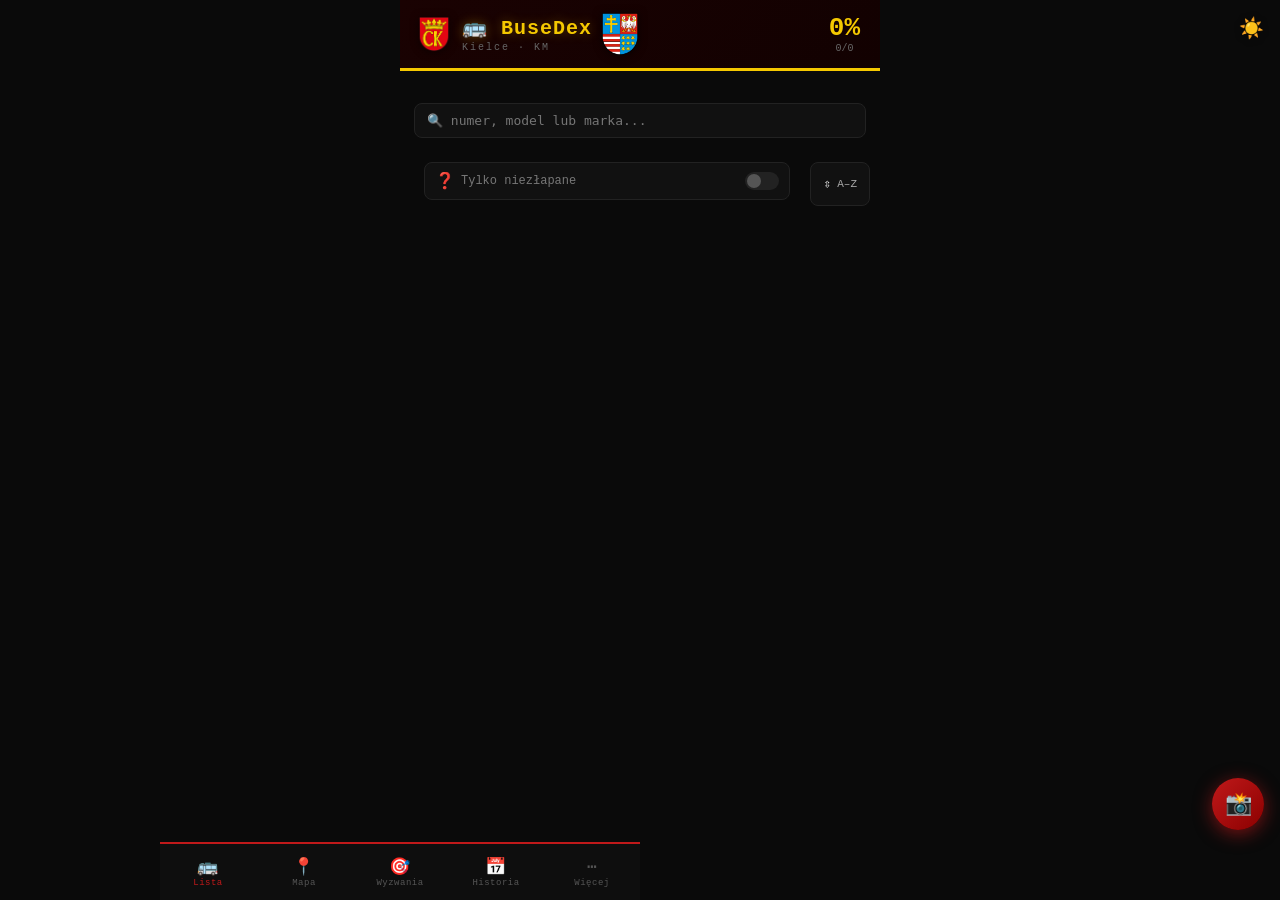
==== commit 9d4069bf: "Add files via upload" ====
--- a/index.html
+++ b/index.html
@@ -1,249 +1,341 @@
-<!DOCTYPE html>
+<!doctype html>
 <html lang="pl">
-<head>
-  <meta charset="UTF-8">
-  <meta name="viewport" content="width=device-width, initial-scale=1.0, maximum-scale=1.0, user-scalable=no">
-  <meta name="apple-mobile-web-app-capable" content="yes">
-  <meta name="apple-mobile-web-app-status-bar-style" content="black-translucent">
-  <meta name="theme-color" content="#c0191a">
-  <title>BuseDex Kielce</title>
-  <link rel="manifest" href="manifest.json">
-  <link rel="stylesheet" href="style.css">
-  <link rel="stylesheet" href="https://unpkg.com/leaflet@1.9.4/dist/leaflet.css">
-</head>
-<body class="theme-dark">
-
-<button id="theme-toggle" onclick="toggleTheme()" title="Zmień motyw">&#x1F319;</button>
-
-<div id="app">
-
-  <!-- LISTA -->
-  <div id="screen-list" class="screen active">
-    <div class="topbar">
-      <div class="topbar-left">
-        <img class="topbar-herb" src="grafika/herb-kielce.png" alt="Herb Kielc"
-             onerror="this.outerHTML='&lt;div class=topbar-herb-missing&gt;&#x26E9;&lt;/div&gt;'">
-        <div>
-          <div class="app-title">&#x1F68C; BuseDex</div>
-          <div class="app-sub">Kielce &middot; KM</div>
-        </div>
-        <img class="topbar-herb" src="grafika/herb-swietokrzyskie.png" alt="Herb Woj."
-             onerror="this.outerHTML='&lt;div class=topbar-herb-missing&gt;&#x2605;&lt;/div&gt;'">
-      </div>
-      <div style="text-align:right;padding-right:4px">
-        <div class="score-big" id="pct-big">0%</div>
-        <div class="score-sub" id="pct-sub">0/0</div>
+  <head>
+    <meta charset="UTF-8" />
+    <meta
+      name="viewport"
+      content="width=device-width, initial-scale=1.0, maximum-scale=1.0, user-scalable=no"
+    />
+    <meta name="apple-mobile-web-app-capable" content="yes" />
+    <meta
+      name="apple-mobile-web-app-status-bar-style"
+      content="black-translucent"
+    />
+    <meta name="theme-color" content="#c0191a" />
+    <title>BuseDex Kielce</title>
+    <link rel="manifest" href="manifest.json" />
+    <link rel="stylesheet" href="style.css" />
+    <link
+      rel="stylesheet"
+      href="https://unpkg.com/leaflet@1.9.4/dist/leaflet.css"
+    />
+  </head>
+  <body class="theme-dark">
+    <button id="theme-toggle" onclick="toggleTheme()" title="Zmień motyw">
+      &#x1F319;
+    </button>
+
+    <div id="app">
+      <!-- ═══ LISTA ═══ -->
+      <div id="screen-list" class="screen active">
+        <div class="topbar">
+          <div class="topbar-left">
+            <img
+              class="topbar-herb"
+              src="grafika/herb-kielce.png"
+              alt=""
+              onerror="this.style.display = 'none'"
+            />
+            <div>
+              <div class="app-title">&#x1F68C; BuseDex</div>
+              <div class="app-sub">Kielce &middot; KM</div>
+            </div>
+            <img
+              class="topbar-herb"
+              src="grafika/herb-swietokrzyskiego.png"
+              alt=""
+              onerror="this.style.display = 'none'"
+            />
+          </div>
+          <div style="text-align: right; padding-right: 4px">
+            <div class="score-big" id="pct-big">0%</div>
+            <div class="score-sub" id="pct-sub">0/0</div>
+          </div>
+        </div>
+        <div class="prog-bar-wrap" id="prog-bar-wrap"></div>
+        <div class="stats-row" id="stats-row"></div>
+        <div id="inst-wrap"></div>
+        <div class="sw">
+          <input
+            class="si"
+            id="si"
+            type="search"
+            placeholder="&#x1F50D; numer, model lub marka..."
+            autocorrect="off"
+            autocomplete="off"
+          />
+        </div>
+        <div class="frow" id="bf"></div>
+        <div class="frow" id="tf"></div>
+        <div class="filter-row">
+          <div
+            class="filter-uncaught"
+            id="filter-uncaught"
+            onclick="toggleUncaught()"
+          >
+            <span class="fu-icon">&#x2753;</span>
+            <span class="fu-label">Tylko niezłapane</span>
+            <div class="fu-toggle"><div class="fu-knob"></div></div>
+          </div>
+          <div class="filter-sort" id="filter-sort" onclick="toggleSort()">
+            <span class="fu-icon">&#x21F3;</span>
+            <span class="fu-label" id="sort-label">A–Z</span>
+          </div>
+        </div>
+        <div id="bus-list"></div>
+        <div style="height: 80px"></div>
+      </div>
+
+      <!-- ═══ SZCZEGÓŁY ═══ -->
+      <div id="screen-detail" class="screen">
+        <div class="hdr">
+          <button class="bk" id="det-back">&#x2190;</button>
+          <span class="htit" id="det-title"></span>
+          <span style="width: 40px"></span>
+        </div>
+        <div class="dbody" id="det-body"></div>
+      </div>
+
+      <!-- ═══ ZŁAP ═══ -->
+      <div id="screen-capture" class="screen">
+        <div class="hdr">
+          <button class="bk" id="cap-back">&#x2190;</button>
+          <span class="htit" id="cap-title">Złap autobus</span>
+          <span style="width: 40px"></span>
+        </div>
+        <div class="abody">
+          <div class="ainfo" id="cap-info" style="border-color: #333"></div>
+          <div>
+            <div class="plbl" style="margin-bottom: 6px">&#x1F4F8; Zdjęcie</div>
+            <div class="pbox" id="pbox">
+              <div class="pph" id="pph">
+                <div style="font-size: 44px">&#x1F68C;</div>
+                <div>Dotknij aby dodać zdjęcie</div>
+              </div>
+              <img id="pprev" class="pprev" src="" alt="podgląd" />
+            </div>
+            <div class="pbtns" style="margin-top: 8px">
+              <button class="pbtn" id="btn-cam">&#x1F4F7; Aparat</button>
+              <button class="pbtn" id="btn-gal">&#x1F5BC; Galeria</button>
+              <button
+                class="pbtn"
+                id="btn-del-ph"
+                style="display: none; color: #e74c3c; border-color: #c0392b"
+              >
+                &#x1F5D1; Usuń
+              </button>
+            </div>
+          </div>
+          <div>
+            <div class="plbl" style="margin-bottom: 6px">&#x1F4DD; Notatka</div>
+            <textarea
+              id="note"
+              placeholder="np. linia 1, ul. Sienkiewicza…"
+            ></textarea>
+          </div>
+          <div id="line-selector-wrap"></div>
+          <div
+            style="
+              font-size: 10px;
+              color: var(--tx3);
+              text-align: center;
+              letter-spacing: 1px;
+              margin-top: 4px;
+            "
+          >
+            &#x1F4CD; GPS zapisuje się automatycznie
+          </div>
+          <button class="btnp" id="btn-save">&#x2705; Zapisz złapanie!</button>
+        </div>
+      </div>
+
+      <!-- ═══ MAPA ═══ -->
+      <div id="screen-map" class="screen">
+        <div class="hdr">
+          <span></span><span class="htit">&#x1F4CD; Mapa złapań</span
+          ><span></span>
+        </div>
+        <div class="map-stats" id="map-stats">Wczytywanie…</div>
+        <div id="map-container"></div>
+      </div>
+
+      <!-- ═══ WYZWANIA ═══ -->
+      <div id="screen-challenges" class="screen">
+        <div class="hdr">
+          <span></span><span class="htit">&#x1F3AF; Wyzwania</span><span></span>
+        </div>
+        <div class="challenges-body" id="challenges-body"></div>
+      </div>
+
+      <!-- ═══ HISTORIA ═══ -->
+      <div id="screen-history" class="screen">
+        <div class="hdr">
+          <span></span><span class="htit">&#x1F4C5; Historia</span><span></span>
+        </div>
+        <div class="history-body" id="history-body"></div>
+      </div>
+
+      <!-- ═══ WIĘCEJ ═══ -->
+      <div id="screen-more" class="screen">
+        <div class="hdr">
+          <span></span><span class="htit">&#x22EF; Więcej</span><span></span>
+        </div>
+        <div id="more-body"></div>
+      </div>
+
+      <!-- ═══ ODZNAKI ═══ -->
+      <div id="screen-badges" class="screen">
+        <div class="hdr">
+          <button class="bk" onclick="showMore()">&#x2190;</button>
+          <span class="htit">&#x1F3C6; Odznaki</span
+          ><span style="width: 40px"></span>
+        </div>
+        <div class="badges-body" id="badges-body"></div>
+      </div>
+
+      <!-- ═══ LINIE ═══ -->
+      <div id="screen-routes" class="screen">
+        <div class="hdr">
+          <button class="bk" onclick="showMore()">&#x2190;</button>
+          <span class="htit">&#x1F68D; Linie</span
+          ><span style="width: 40px"></span>
+        </div>
+        <div class="routes-body" id="routes-body"></div>
+      </div>
+
+      <!-- ═══ WYNIKI + UDOSTĘPNIJ ═══ -->
+      <div id="screen-results" class="screen">
+        <div class="hdr">
+          <button class="bk" onclick="showMore()">&#x2190;</button>
+          <span class="htit">&#x1F4CA; Wyniki</span
+          ><span style="width: 40px"></span>
+        </div>
+        <div id="results-body"></div>
+      </div>
+
+      <!-- ═══ KONTO + USTAWIENIA ═══ -->
+      <div id="screen-profile" class="screen">
+        <div class="hdr">
+          <button class="bk" onclick="showMore()">&#x2190;</button>
+          <span class="htit">&#x1F464; Profil</span
+          ><span style="width: 40px"></span>
+        </div>
+        <div id="profile-body"></div>
       </div>
     </div>
-    <!-- segmentowany pasek -->
-    <div class="prog-bar-wrap" id="prog-bar-wrap"></div>
-    <div class="stats-row" id="stats-row"></div>
-    <div id="inst-wrap"></div>
-    <div class="sw">
-      <input class="si" id="si" type="search" placeholder="&#x1F50D; numer lub model..."
-             autocorrect="off" autocomplete="off">
+    <!-- /#app -->
+
+    <!-- ═══ DOLNA NAWIGACJA — 5 zakładek wycentrowanych ═══ -->
+    <nav class="bottom-nav">
+      <button class="nav-btn active" id="nav-list" onclick="showList()">
+        <span class="ni">&#x1F68C;</span>
+        <span>Lista</span>
+      </button>
+      <button class="nav-btn" id="nav-map" onclick="showMap()">
+        <span class="ni">&#x1F4CD;</span>
+        <span>Mapa</span>
+        <span class="nav-badge" id="badge-map"></span>
+      </button>
+      <button
+        class="nav-btn"
+        id="nav-challenges"
+        onclick="showChallengesScreen()"
+      >
+        <span class="ni">&#x1F3AF;</span>
+        <span>Wyzwania</span>
+        <span class="nav-badge" id="badge-challenges"></span>
+      </button>
+      <button class="nav-btn" id="nav-history" onclick="showHistory()">
+        <span class="ni">&#x1F4C5;</span>
+        <span>Historia</span>
+        <span class="nav-badge" id="badge-history"></span>
+      </button>
+      <button class="nav-btn" id="nav-more" onclick="showMore()">
+        <span class="ni">&#x22EF;</span>
+        <span>Więcej</span>
+        <span class="nav-badge" id="badge-more"></span>
+      </button>
+    </nav>
+
+    <!-- ═══ FLOATING BUTTON ═══ -->
+    <button id="fab" onclick="fabAction()" title="Złap!">
+      <span id="fab-icon">&#x1F4F8;</span>
+    </button>
+
+    <!-- UKRYTE INPUTY -->
+    <input
+      type="file"
+      id="in-cam"
+      accept="image/*"
+      capture="environment"
+      style="position: fixed; left: -9999px; opacity: 0"
+    />
+    <input
+      type="file"
+      id="in-gal"
+      accept="image/*"
+      style="position: fixed; left: -9999px; opacity: 0"
+    />
+
+    <div id="ov">
+      <div id="sheet">
+        <h3>DODAJ ZDJĘCIE</h3>
+        <button class="mbtn" id="m-cam">&#x1F4F7; Zrób zdjęcie</button>
+        <button class="mbtn" id="m-gal">&#x1F5BC; Wybierz z galerii</button>
+        <button class="mbtn mcancel" id="m-cancel">Anuluj</button>
+      </div>
     </div>
-    <div class="frow" id="bf"></div>
-    <div class="frow" id="tf"></div>
-    <div class="filter-uncaught" id="filter-uncaught" onclick="toggleUncaught()">
-      <span class="fu-icon">&#x2753;</span>
-      <span class="fu-label">Tylko niezłapane</span>
-      <div class="fu-toggle"><div class="fu-knob"></div></div>
+
+    <div id="toast"></div>
+    <canvas id="cvs"></canvas>
+
+    <!-- CRT ANIMACJA -->
+    <div id="ca">
+      <div class="ca-bezel">
+        <div class="ca-sc ca-s1"></div>
+        <div class="ca-sc ca-s2"></div>
+        <div class="ca-sc ca-s3"></div>
+        <div class="ca-sc ca-s4"></div>
+        <div class="ca-brand">BUSEDEX &bull; KM KIELCE</div>
+        <div class="ca-screen">
+          <canvas id="ca-grain"></canvas>
+          <div id="ca-tint"></div>
+          <div id="ca-il"></div>
+          <div class="ca-scanlines"></div>
+          <div class="ca-vignette"></div>
+          <img id="ca-photo" src="" alt="" />
+          <div id="ca-noghost" class="ca-noghost" style="display: none">
+            &#x1F68C;
+          </div>
+        </div>
+        <div class="ca-strip">
+          <div class="ca-led" id="ca-led"></div>
+          <div class="ca-status" id="ca-status">ZŁAPANO</div>
+        </div>
+      </div>
+      <div class="ca-bottom">
+        <div class="ca-badge" id="ca-badge"></div>
+        <div class="ca-sub" id="ca-sub"></div>
+        <div class="ca-tap">&#x25BA; dotknij aby kontynuować</div>
+      </div>
     </div>
-    <div id="bus-list"></div>
-    <div style="height:8px"></div>
-  </div>
-
-  <!-- SZCZEGÓŁY -->
-  <div id="screen-detail" class="screen">
-    <div class="hdr">
-      <button class="bk" id="det-back">&#x2190; Wr&#xF3;&#x107;</button>
-      <span class="htit" id="det-title"></span>
-      <span style="width:60px"></span>
-    </div>
-    <div class="dbody" id="det-body"></div>
-  </div>
-
-  <!-- ZŁAP -->
-  <div id="screen-capture" class="screen">
-    <div class="hdr">
-      <button class="bk" id="cap-back">&#x2190; Wr&#xF3;&#x107;</button>
-      <span class="htit" id="cap-title">Z&#x142;ap autobus</span>
-      <span style="width:60px"></span>
-    </div>
-    <div class="abody">
-      <div class="ainfo" id="cap-info" style="border-color:#333"></div>
-      <div>
-        <div class="plbl" style="margin-bottom:6px">&#x1F4F8; Zdj&#x119;cie</div>
-        <div class="pbox" id="pbox">
-          <div class="pph" id="pph">
-            <div style="font-size:44px">&#x1F68C;</div>
-            <div>Dotknij aby doda&#x107; zdj&#x119;cie</div>
-          </div>
-          <img id="pprev" class="pprev" src="" alt="podgl&#x105;d">
-        </div>
-        <div class="pbtns" style="margin-top:8px">
-          <button class="pbtn" id="btn-cam">&#x1F4F7; Aparat</button>
-          <button class="pbtn" id="btn-gal">&#x1F5BC; Galeria</button>
-          <button class="pbtn" id="btn-del-ph" style="display:none;color:#e74c3c;border-color:#c0392b">&#x1F5D1; Usu&#x144;</button>
-        </div>
-      </div>
-      <div>
-        <div class="plbl" style="margin-bottom:6px">&#x1F4DD; Notatka</div>
-        <textarea id="note" placeholder="np. linia 1, ul. Sienkiewicza&#x2026;"></textarea>
-      </div>
-      <!-- selector linii — wypełniany przez app.js po otwarciu ekranu -->
-      <div id="line-selector-wrap"></div>
-      <div style="font-size:10px;color:var(--tx3);text-align:center;letter-spacing:1px;margin-top:4px">
-        &#x1F4CD; GPS zapisuje się automatycznie
-      </div>
-      <button class="btnp" id="btn-save">&#x2705; Zapisz z&#x142;apanie!</button>
-    </div>
-  </div>
-
-  <!-- MAPA -->
-  <div id="screen-map" class="screen">
-    <div class="hdr"><span></span><span class="htit">&#x1F4CD; Mapa z&#x142;apa&#x144;</span><span></span></div>
-    <div class="map-stats" id="map-stats">Wczytywanie&hellip;</div>
-    <div id="map-container"></div>
-  </div>
-
-  <!-- ODZNAKI -->
-  <div id="screen-badges" class="screen">
-    <div class="hdr"><span></span><span class="htit">&#x1F3C6; Odznaki i poziom</span><span></span></div>
-    <div class="badges-body" id="badges-body"></div>
-  </div>
-
-  <!-- HISTORIA -->
-  <div id="screen-history" class="screen">
-    <div class="hdr"><span></span><span class="htit">&#x1F4C5; Historia</span><span></span></div>
-    <div class="history-body" id="history-body"></div>
-  </div>
-
-  <!-- STATYSTYKI -->
-  <div id="screen-stats" class="screen">
-    <div class="hdr"><span></span><span class="htit">&#x1F4CA; Statystyki</span><span></span></div>
-    <div class="stats-body" id="stats-body"></div>
-  </div>
-
-  <!-- WYZWANIA -->
-  <div id="screen-challenges" class="screen">
-    <div class="hdr"><span></span><span class="htit">&#x1F3AF; Wyzwania</span><span></span></div>
-    <div class="challenges-body" id="challenges-body"></div>
-  </div>
-
-  <!-- TRASY -->
-  <div id="screen-routes" class="screen">
-    <div class="hdr"><span></span><span class="htit">&#x1F68D; Linie</span><span></span></div>
-    <div class="routes-body" id="routes-body"></div>
-  </div>
-
-  <!-- UDOSTĘPNIANIE -->
-  <div id="screen-sharing" class="screen">
-    <div class="hdr"><span></span><span class="htit">&#x1F4E4; Udostępnij</span><span></span></div>
-    <div id="sharing-body"></div>
-  </div>
-
-  <!-- KONTO -->
-  <div id="screen-account" class="screen">
-    <div class="hdr"><span></span><span class="htit">&#x1F464; Konto</span><span></span></div>
-    <div id="account-body"></div>
-  </div>
-
-  <!-- USTAWIENIA -->
-  <div id="screen-settings" class="screen">
-    <div class="hdr"><span></span><span class="htit">&#x2699;&#xFE0F; Ustawienia</span><span></span></div>
-    <div class="settings-body" id="settings-body"></div>
-  </div>
-
-
-</div><!-- /#app -->
-
-<!-- DOLNA NAWIGACJA — 2 rzędy po 5 -->
-<nav class="bottom-nav">
-  <button class="nav-btn active" id="nav-list"       onclick="showList()">        <span class="ni">&#x1F68C;</span>Lista       </button>
-  <button class="nav-btn"        id="nav-map"         onclick="showMap()">         <span class="ni">&#x1F4CD;</span>Mapa        </button>
-  <button class="nav-btn"        id="nav-challenges"  onclick="showChallengesScreen()"> <span class="ni">&#x1F3AF;</span>Wyzwania    </button>
-  <button class="nav-btn"        id="nav-routes"      onclick="showRoutesScreen()"><span class="ni">&#x1F68D;</span>Linie       </button>
-  <button class="nav-btn"        id="nav-badges"      onclick="showBadges()">      <span class="ni">&#x1F3C6;</span>Odznaki     </button>
-  <button class="nav-btn"        id="nav-history"     onclick="showHistory()">     <span class="ni">&#x1F4C5;</span>Historia    </button>
-  <button class="nav-btn"        id="nav-stats"       onclick="showStatsScreen()"> <span class="ni">&#x1F4CA;</span>Wyniki      </button>
-  <button class="nav-btn"        id="nav-sharing"     onclick="showSharingScreen()"><span class="ni">&#x1F4E4;</span>Udostępnij  </button>
-  <button class="nav-btn"        id="nav-account"     onclick="showAccountScreen()"><span class="ni">&#x1F464;</span>Konto       </button>
-  <button class="nav-btn"        id="nav-settings"    onclick="showSettingsScreen()"><span class="ni">&#x2699;&#xFE0F;</span>Ustaw.    </button>
-</nav>
-
-<input type="file" id="in-cam" accept="image/*" capture="environment" style="position:fixed;left:-9999px;opacity:0">
-<input type="file" id="in-gal" accept="image/*" style="position:fixed;left:-9999px;opacity:0">
-
-<div id="ov"><div id="sheet">
-  <h3>DODAJ ZDJ&#x118;CIE</h3>
-  <button class="mbtn" id="m-cam">&#x1F4F7; Zr&#xF3;b zdj&#x119;cie</button>
-  <button class="mbtn" id="m-gal">&#x1F5BC; Wybierz z galerii</button>
-  <button class="mbtn mcancel" id="m-cancel">Anuluj</button>
-</div></div>
-
-<div id="toast"></div>
-<canvas id="cvs"></canvas>
-
-<!-- CRT ANIMACJA -->
-<div id="ca">
-  <div class="ca-bezel">
-    <div class="ca-sc ca-s1"></div><div class="ca-sc ca-s2"></div>
-    <div class="ca-sc ca-s3"></div><div class="ca-sc ca-s4"></div>
-    <div class="ca-brand">BUSEDEX &bull; KM KIELCE</div>
-    <div class="ca-screen">
-      <canvas id="ca-grain"></canvas>
-      <div id="ca-tint"></div><div id="ca-il"></div>
-      <div class="ca-scanlines"></div><div class="ca-vignette"></div>
-      <img id="ca-photo" src="" alt="">
-      <div id="ca-noghost" class="ca-noghost" style="display:none">&#x1F68C;</div>
-    </div>
-    <div class="ca-strip">
-      <div class="ca-led" id="ca-led"></div>
-      <div class="ca-status" id="ca-status">Z&#x141;APANO</div>
-    </div>
-  </div>
-  <div class="ca-bottom">
-    <div class="ca-badge" id="ca-badge"></div>
-    <div class="ca-sub"   id="ca-sub"></div>
-    <div class="ca-tap">&#x25BA; dotknij aby kontynuowa&#x107;</div>
-  </div>
-</div>
-
-<!-- SKRYPTY -->
-<script src="https://unpkg.com/leaflet@1.9.4/dist/leaflet.js"></script>
-<<<<<<< HEAD
-<script src="config.js"></script>
-<script src="catalog.js"></script>
-<script src="theme.js"></script>
-<script src="progress-canvas.js"></script>
-<script src="render.js"></script>
-<script src="badges.js"></script>
-<script src="map.js"></script>
-<script src="history.js"></script>
-<script src="stats.js"></script>
-<script src="notifications.js"></script>
-<script src="accounts.js"></script>
-<script src="devmode.js"></script>
-<script src="app.js"></script>
-=======
-<script src="config.js"></script>
-<script src="catalog.js"></script>
-<script src="theme.js"></script>
-<script src="render.js"></script>
-<script src="badges.js"></script>
-<script src="map.js"></script>
-<script src="history.js"></script>
-<script src="stats.js"></script>
-<script src="notifications.js"></script>
-<script src="accounts.js"></script>
-<script src="challenges.js"></script>
-<script src="routes.js"></script>
-<script src="comments.js"></script>
-<script src="sharing.js"></script>
-<script src="app.js"></script>
->>>>>>> 4573510996382a92c6734a2280c61922dd704606
-
-</body>
+
+    <!-- SKRYPTY -->
+    <script src="https://unpkg.com/leaflet@1.9.4/dist/leaflet.js"></script>
+    <script src="config.js"></script>
+    <script src="catalog.js"></script>
+    <script src="theme.js"></script>
+    <script src="render.js"></script>
+    <script src="badges.js"></script>
+    <script src="map.js"></script>
+    <script src="history.js"></script>
+    <script src="stats.js"></script>
+    <script src="notifications.js"></script>
+    <script src="accounts.js"></script>
+    <script src="challenges.js"></script>
+    <script src="routes.js"></script>
+    <script src="comments.js"></script>
+    <script src="sharing.js"></script>
+    <script src="app.js"></script>
+  </body>
 </html>
--- a/style.css
+++ b/style.css
@@ -1008,3 +1008,153 @@
 .avatar-color-dot:active  { transform: scale(.9); }
 .avatar-color-dot.ac-sel  { border-color: #fff; transform: scale(1.15); box-shadow: 0 0 0 2px rgba(255,255,255,.5); }
 body.theme-light .avatar-color-dot.ac-sel { border-color: #333; box-shadow: 0 0 0 2px rgba(0,0,0,.2); }
+
+/* ══════════════════════════════════════════════════════════════
+   NOWA NAWIGACJA — 5 zakładek wycentrowanych
+   ══════════════════════════════════════════════════════════════ */
+.bottom-nav {
+  position: fixed; bottom: 0; left: 0; right: 0;
+  display: flex; align-items: stretch;
+  background: #0e0e0e;
+  border-top: 2px solid var(--red);
+  height: 58px; z-index: 100;
+  max-width: 480px; margin: 0 auto;
+  justify-content: center;
+}
+.nav-btn {
+  flex: 1; display: flex; flex-direction: column;
+  align-items: center; justify-content: center;
+  background: transparent; border: none;
+  color: #555; font-size: 9px; font-family: 'Courier New', monospace;
+  cursor: pointer; padding: 6px 2px 4px;
+  position: relative; gap: 2px;
+  -webkit-tap-highlight-color: transparent;
+  transition: color .15s;
+  max-width: 96px;
+}
+.nav-btn.active { color: var(--red); }
+.nav-btn:active  { opacity: .7; }
+.ni { font-size: 20px; line-height: 1; display: block; }
+
+/* nav badge */
+.nav-badge {
+  position: absolute; top: 4px; right: 10px;
+  min-width: 14px; height: 14px;
+  background: var(--red); color: #fff;
+  font-size: 8px; font-weight: 900;
+  border-radius: 7px; padding: 0 3px;
+  display: flex; align-items: center; justify-content: center;
+  line-height: 1;
+}
+.nav-badge:empty { display: none; }
+
+/* screen padding */
+.screen { padding-bottom: 66px; }
+
+/* ══════════════════════════════════════════════════════════════
+   FAB — FLOATING ACTION BUTTON
+   ══════════════════════════════════════════════════════════════ */
+#fab {
+  position: fixed;
+  bottom: 70px; right: 16px;
+  width: 52px; height: 52px;
+  border-radius: 50%;
+  background: linear-gradient(135deg, var(--red), #8b0000);
+  border: none; color: #fff;
+  font-size: 22px;
+  box-shadow: 0 4px 18px rgba(192,25,26,.6);
+  cursor: pointer; z-index: 99;
+  display: flex; align-items: center; justify-content: center;
+  -webkit-tap-highlight-color: transparent;
+  transition: transform .15s, box-shadow .15s;
+}
+#fab:active { transform: scale(.9); box-shadow: 0 2px 8px rgba(192,25,26,.4); }
+
+/* ══════════════════════════════════════════════════════════════
+   EKRAN WIĘCEJ
+   ══════════════════════════════════════════════════════════════ */
+.more-list { padding: 14px; display: flex; flex-direction: column; gap: 8px; }
+.more-row {
+  display: flex; align-items: center; gap: 14px;
+  padding: 14px 16px;
+  background: var(--bg2); border-radius: 12px;
+  border: 1px solid var(--bd);
+  cursor: pointer; -webkit-tap-highlight-color: transparent;
+  transition: background .12s;
+}
+.more-row:active { background: rgba(192,25,26,.08); }
+.more-icon  { font-size: 28px; flex-shrink: 0; width: 36px; text-align: center; }
+.more-info  { flex: 1; min-width: 0; }
+.more-label { font-size: 15px; font-weight: 700; color: var(--tx); }
+.more-sub   { font-size: 11px; color: var(--tx3); margin-top: 2px; }
+.more-arrow { font-size: 22px; color: var(--tx3); font-weight: 300; }
+
+/* ══════════════════════════════════════════════════════════════
+   TABS (Wyniki/Profil)
+   ══════════════════════════════════════════════════════════════ */
+.res-tabs {
+  display: flex; border-bottom: 2px solid var(--bd);
+  background: var(--hdr); position: sticky; top: 0; z-index: 10;
+}
+.res-tab {
+  flex: 1; padding: 12px 8px;
+  background: transparent; border: none;
+  color: var(--tx3); font-size: 12px; font-weight: 700;
+  font-family: 'Courier New', monospace;
+  cursor: pointer; letter-spacing: .5px;
+  border-bottom: 2px solid transparent;
+  margin-bottom: -2px;
+  -webkit-tap-highlight-color: transparent;
+}
+.res-tab.active { color: var(--red); border-bottom-color: var(--red); }
+.rt-body { padding: 0; }
+
+/* ══════════════════════════════════════════════════════════════
+   FILTER ROW (niezłapane + sort)
+   ══════════════════════════════════════════════════════════════ */
+.filter-row {
+  display: flex; gap: 6px;
+  padding: 0 10px 6px;
+}
+.filter-uncaught, .filter-sort {
+  flex: 1; display: flex; align-items: center; gap: 6px;
+  padding: 8px 10px; border-radius: 8px;
+  background: var(--bg2); border: 1px solid var(--bd);
+  cursor: pointer; -webkit-tap-highlight-color: transparent;
+  font-size: 11px;
+}
+.filter-sort { justify-content: center; flex: 0 0 auto; padding: 8px 12px; }
+.filter-uncaught.on { background: rgba(192,25,26,.1); border-color: var(--red); }
+.filter-sort.on     { background: rgba(192,25,26,.1); border-color: var(--red); color: var(--red); }
+.fu-label { flex: 1; font-size: 11px; color: var(--tx2); }
+.fu-icon  { font-size: 13px; }
+
+/* ══════════════════════════════════════════════════════════════
+   MINI-MAPA W SZCZEGÓŁACH
+   ══════════════════════════════════════════════════════════════ */
+.mini-map {
+  height: 160px; border-radius: 10px;
+  border: 1px solid var(--bd);
+  overflow: hidden; z-index: 0;
+}
+
+/* ══════════════════════════════════════════════════════════════
+   LIGHT THEME FIXES DLA NOWYCH ELEMENTÓW
+   ══════════════════════════════════════════════════════════════ */
+body.theme-light .bottom-nav { background: #f8f8f8; border-top-color: var(--red); }
+body.theme-light .nav-btn    { color: #aaa; }
+body.theme-light .nav-btn.active { color: var(--red); }
+body.theme-light #fab        { box-shadow: 0 4px 14px rgba(192,25,26,.35); }
+body.theme-light .more-row   { background: #fff; border-color: #e0e0e0; }
+body.theme-light .more-row:active { background: #fff0f0; }
+body.theme-light .more-label { color: #111; }
+body.theme-light .more-sub   { color: #999; }
+body.theme-light .more-arrow { color: #ccc; }
+body.theme-light .res-tabs   { background: #f8f8f8; border-color: #ddd; }
+body.theme-light .res-tab    { color: #aaa; }
+body.theme-light .res-tab.active { color: var(--red); }
+body.theme-light .filter-uncaught { background: #fff; border-color: #ddd; }
+body.theme-light .filter-sort     { background: #fff; border-color: #ddd; color: #555; }
+body.theme-light .filter-uncaught.on { background: #fff0f0; border-color: var(--red); }
+body.theme-light .filter-sort.on     { background: #fff0f0; border-color: var(--red); color: var(--red); }
+body.theme-light .mini-map   { border-color: #ddd; }
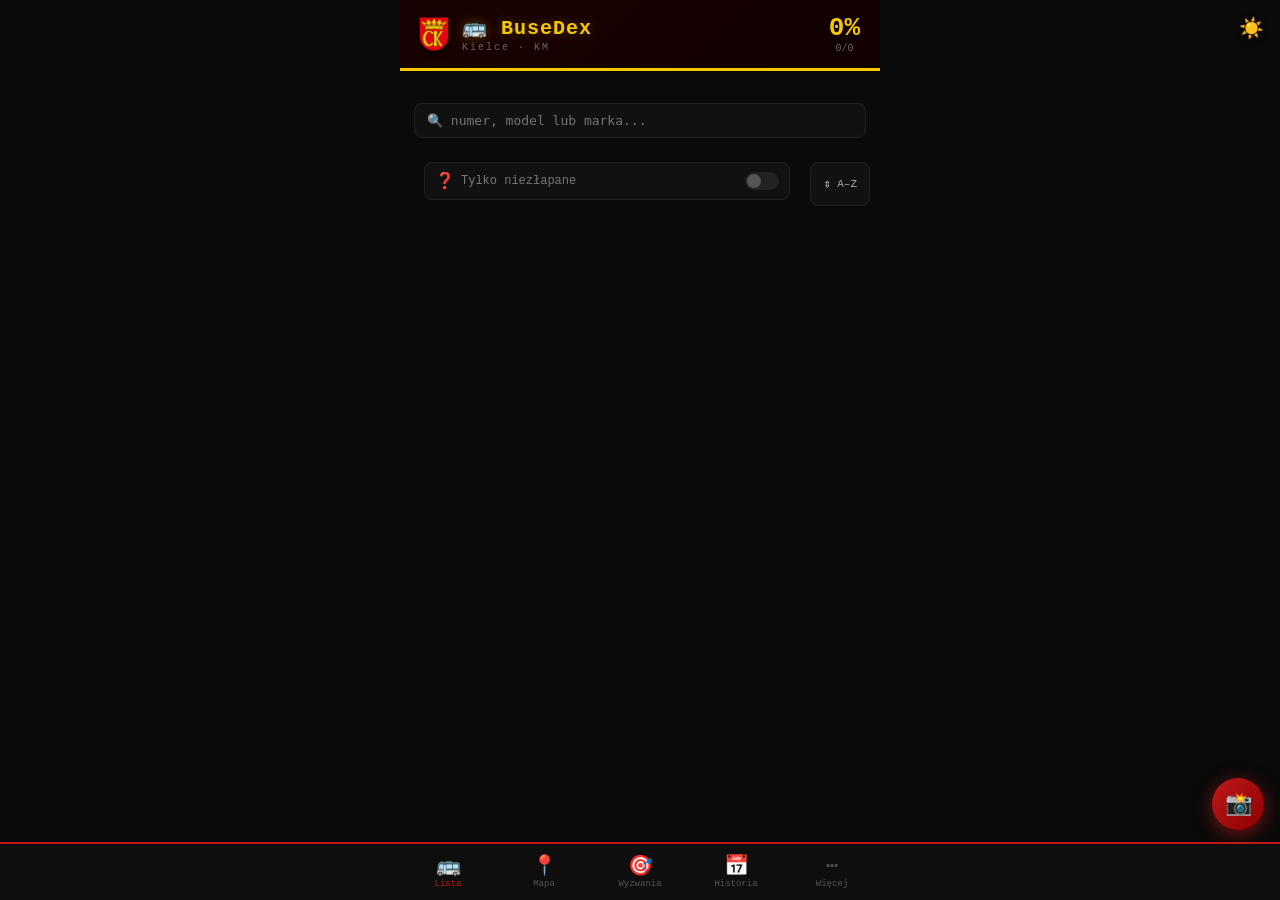
==== commit 74c0e943: "Add files via upload" ====
--- a/index.html
+++ b/index.html
@@ -42,7 +42,7 @@
             </div>
             <img
               class="topbar-herb"
-              src="grafika/herb-swietokrzyskiego.png"
+              src="grafika/herb-swietokrzyskie.png"
               alt=""
               onerror="this.style.display = 'none'"
             />
@@ -227,34 +227,36 @@
 
     <!-- ═══ DOLNA NAWIGACJA — 5 zakładek wycentrowanych ═══ -->
     <nav class="bottom-nav">
-      <button class="nav-btn active" id="nav-list" onclick="showList()">
-        <span class="ni">&#x1F68C;</span>
-        <span>Lista</span>
-      </button>
-      <button class="nav-btn" id="nav-map" onclick="showMap()">
-        <span class="ni">&#x1F4CD;</span>
-        <span>Mapa</span>
-        <span class="nav-badge" id="badge-map"></span>
-      </button>
-      <button
-        class="nav-btn"
-        id="nav-challenges"
-        onclick="showChallengesScreen()"
-      >
-        <span class="ni">&#x1F3AF;</span>
-        <span>Wyzwania</span>
-        <span class="nav-badge" id="badge-challenges"></span>
-      </button>
-      <button class="nav-btn" id="nav-history" onclick="showHistory()">
-        <span class="ni">&#x1F4C5;</span>
-        <span>Historia</span>
-        <span class="nav-badge" id="badge-history"></span>
-      </button>
-      <button class="nav-btn" id="nav-more" onclick="showMore()">
-        <span class="ni">&#x22EF;</span>
-        <span>Więcej</span>
-        <span class="nav-badge" id="badge-more"></span>
-      </button>
+      <div class="bottom-nav-inner">
+        <button class="nav-btn active" id="nav-list" onclick="showList()">
+          <span class="ni">&#x1F68C;</span>
+          <span>Lista</span>
+        </button>
+        <button class="nav-btn" id="nav-map" onclick="showMap()">
+          <span class="ni">&#x1F4CD;</span>
+          <span>Mapa</span>
+          <span class="nav-badge" id="badge-map"></span>
+        </button>
+        <button
+          class="nav-btn"
+          id="nav-challenges"
+          onclick="showChallengesScreen()"
+        >
+          <span class="ni">&#x1F3AF;</span>
+          <span>Wyzwania</span>
+          <span class="nav-badge" id="badge-challenges"></span>
+        </button>
+        <button class="nav-btn" id="nav-history" onclick="showHistory()">
+          <span class="ni">&#x1F4C5;</span>
+          <span>Historia</span>
+          <span class="nav-badge" id="badge-history"></span>
+        </button>
+        <button class="nav-btn" id="nav-more" onclick="showMore()">
+          <span class="ni">&#x22EF;</span>
+          <span>Więcej</span>
+          <span class="nav-badge" id="badge-more"></span>
+        </button>
+      </div>
     </nav>
 
     <!-- ═══ FLOATING BUTTON ═══ -->
--- a/style.css
+++ b/style.css
@@ -492,32 +492,6 @@
    NOWE EKRANY — dodane style
    ══════════════════════════════════════════════════════════════ */
 
-/* ── DOLNA NAWIGACJA ──────────────────────────────────────────  */
-.bottom-nav {
-  position: fixed; bottom: 0; left: 50%; transform: translateX(-50%);
-  width: 100%; max-width: 480px;
-  background: #0e0e0e;
-  border-top: 2px solid #c0191a;
-  display: flex; z-index: 50;
-  padding-bottom: env(safe-area-inset-bottom, 0);
-}
-.nav-btn {
-  flex: 1; display: flex; flex-direction: column;
-  align-items: center; justify-content: center;
-  padding: 8px 4px 6px;
-  background: transparent; border: none; color: #444;
-  font-family: monospace; font-size: 9px; letter-spacing: .5px;
-  cursor: pointer; gap: 2px;
-  -webkit-tap-highlight-color: transparent;
-  transition: color .15s;
-}
-.nav-btn .ni { font-size: 20px; line-height: 1; }
-.nav-btn.active { color: var(--yel); }
-.nav-btn:active { opacity: .7; }
-
-/* dodaj padding na dole ekranów aby nav nie zasłaniał */
-.screen { padding-bottom: 58px; }
-
 /* ── FILTR TYLKO NIEZŁAPANE ───────────────────────────────────  */
 .filter-uncaught {
   margin: 0 14px 6px;
@@ -981,20 +955,6 @@
 body.theme-light .auth-switch  { color: #888; }
 body.theme-light .auth-switch span { color: var(--red); }
 
-
-/* ── DOLNA NAWIGACJA — 2 rzędy ────────────────────────────────  */
-.bottom-nav {
-  flex-wrap: wrap;
-  height: auto;
-}
-.nav-btn {
-  width: 20%; /* 5 na rząd */
-  padding: 6px 2px 4px;
-}
-.nav-btn .ni { font-size: 17px; }
-.nav-btn { font-size: 8px; }
-.screen { padding-bottom: 72px; }
-
 /* ── AVATAR COLOR PICKER ──────────────────────────────────────  */
 .avatar-color-grid {
   display: flex; flex-wrap: wrap; gap: 8px; margin-top: 4px;
@@ -1014,23 +974,26 @@
    ══════════════════════════════════════════════════════════════ */
 .bottom-nav {
   position: fixed; bottom: 0; left: 0; right: 0;
-  display: flex; align-items: stretch;
+  display: flex; justify-content: center; align-items: stretch;
   background: #0e0e0e;
   border-top: 2px solid var(--red);
   height: 58px; z-index: 100;
-  max-width: 480px; margin: 0 auto;
-  justify-content: center;
+  padding-bottom: env(safe-area-inset-bottom, 0);
+}
+.bottom-nav-inner {
+  display: flex; align-items: stretch;
+  width: 100%; max-width: 480px;
 }
 .nav-btn {
   flex: 1; display: flex; flex-direction: column;
   align-items: center; justify-content: center;
   background: transparent; border: none;
   color: #555; font-size: 9px; font-family: 'Courier New', monospace;
-  cursor: pointer; padding: 6px 2px 4px;
+  cursor: pointer; padding: 6px 4px 4px;
   position: relative; gap: 2px;
   -webkit-tap-highlight-color: transparent;
   transition: color .15s;
-  max-width: 96px;
+  min-width: 0;
 }
 .nav-btn.active { color: var(--red); }
 .nav-btn:active  { opacity: .7; }
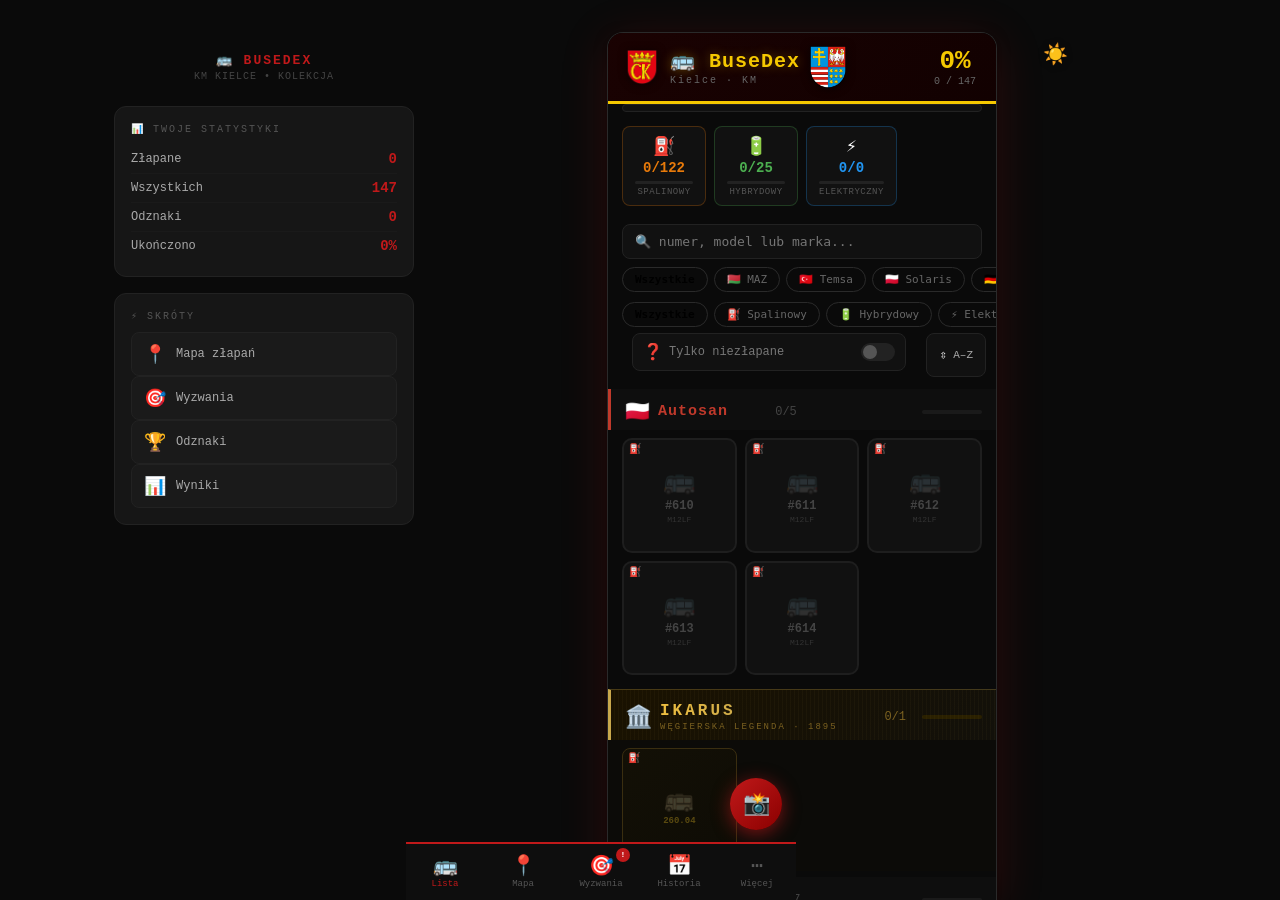
==== commit db215770: "Add files via upload" ====
--- a/index.html
+++ b/index.html
@@ -25,205 +25,258 @@
       &#x1F319;
     </button>
 
-    <div id="app">
-      <!-- ═══ LISTA ═══ -->
-      <div id="screen-list" class="screen active">
-        <div class="topbar">
-          <div class="topbar-left">
-            <img
-              class="topbar-herb"
-              src="grafika/herb-kielce.png"
-              alt=""
-              onerror="this.style.display = 'none'"
+    <div class="desktop-layout">
+      <!-- ═══ LEWY PANEL BOCZNY (tylko desktop) ═══ -->
+      <aside class="desktop-sidebar" id="desktop-sidebar" style="display: none">
+        <div class="sidebar-brand">
+          <div class="sidebar-brand-title">&#x1F68C; BUSEDEX</div>
+          <div class="sidebar-brand-sub">KM KIELCE &bull; KOLEKCJA</div>
+        </div>
+        <div class="sidebar-card">
+          <div class="sidebar-title">&#x1F4CA; Twoje statystyki</div>
+          <div class="sidebar-stat">
+            <span>Złapane</span
+            ><span class="sidebar-stat-val" id="sb-caught">—</span>
+          </div>
+          <div class="sidebar-stat">
+            <span>Wszystkich</span
+            ><span class="sidebar-stat-val" id="sb-total">—</span>
+          </div>
+          <div class="sidebar-stat">
+            <span>Odznaki</span
+            ><span class="sidebar-stat-val" id="sb-badges">—</span>
+          </div>
+          <div class="sidebar-stat">
+            <span>Ukończono</span
+            ><span class="sidebar-stat-val" id="sb-pct">—</span>
+          </div>
+        </div>
+        <div class="sidebar-card">
+          <div class="sidebar-title">&#x26A1; Skróty</div>
+          <div class="sidebar-shortcut" onclick="showMap()">
+            <span class="sidebar-shortcut-icon">&#x1F4CD;</span> Mapa złapań
+          </div>
+          <div class="sidebar-shortcut" onclick="showChallengesScreen()">
+            <span class="sidebar-shortcut-icon">&#x1F3AF;</span> Wyzwania
+          </div>
+          <div class="sidebar-shortcut" onclick="showBadges()">
+            <span class="sidebar-shortcut-icon">&#x1F3C6;</span> Odznaki
+          </div>
+          <div class="sidebar-shortcut" onclick="showResultsScreen()">
+            <span class="sidebar-shortcut-icon">&#x1F4CA;</span> Wyniki
+          </div>
+        </div>
+      </aside>
+
+      <div id="app">
+        <!-- ═══ LISTA ═══ -->
+        <div id="screen-list" class="screen active">
+          <div class="topbar">
+            <div class="topbar-left">
+              <img
+                class="topbar-herb"
+                src="grafika/herb-kielce.png"
+                alt=""
+                onerror="this.style.display = 'none'"
+              />
+              <div>
+                <div class="app-title">&#x1F68C; BuseDex</div>
+                <div class="app-sub">Kielce &middot; KM</div>
+              </div>
+              <img
+                class="topbar-herb"
+                src="grafika/herb-swietokrzyskiego.png"
+                alt=""
+                onerror="this.style.display = 'none'"
+              />
+            </div>
+            <div style="text-align: right; padding-right: 4px">
+              <div class="score-big" id="pct-big">0%</div>
+              <div class="score-sub" id="pct-sub">0/0</div>
+            </div>
+          </div>
+          <div class="prog-bar-wrap" id="prog-bar-wrap"></div>
+          <div class="stats-row" id="stats-row"></div>
+          <div id="inst-wrap"></div>
+          <div class="sw">
+            <input
+              class="si"
+              id="si"
+              type="search"
+              placeholder="&#x1F50D; numer, model lub marka..."
+              autocorrect="off"
+              autocomplete="off"
             />
+          </div>
+          <div class="frow" id="bf"></div>
+          <div class="frow" id="tf"></div>
+          <div class="filter-row">
+            <div
+              class="filter-uncaught"
+              id="filter-uncaught"
+              onclick="toggleUncaught()"
+            >
+              <span class="fu-icon">&#x2753;</span>
+              <span class="fu-label">Tylko niezłapane</span>
+              <div class="fu-toggle"><div class="fu-knob"></div></div>
+            </div>
+            <div class="filter-sort" id="filter-sort" onclick="toggleSort()">
+              <span class="fu-icon">&#x21F3;</span>
+              <span class="fu-label" id="sort-label">A–Z</span>
+            </div>
+          </div>
+          <div id="bus-list"></div>
+          <div style="height: 80px"></div>
+        </div>
+
+        <!-- ═══ SZCZEGÓŁY ═══ -->
+        <div id="screen-detail" class="screen">
+          <div class="hdr">
+            <button class="bk" id="det-back">&#x2190;</button>
+            <span class="htit" id="det-title"></span>
+            <span style="width: 40px"></span>
+          </div>
+          <div class="dbody" id="det-body"></div>
+        </div>
+
+        <!-- ═══ ZŁAP ═══ -->
+        <div id="screen-capture" class="screen">
+          <div class="hdr">
+            <button class="bk" id="cap-back">&#x2190;</button>
+            <span class="htit" id="cap-title">Złap autobus</span>
+            <span style="width: 40px"></span>
+          </div>
+          <div class="abody">
+            <div class="ainfo" id="cap-info" style="border-color: #333"></div>
             <div>
-              <div class="app-title">&#x1F68C; BuseDex</div>
-              <div class="app-sub">Kielce &middot; KM</div>
-            </div>
-            <img
-              class="topbar-herb"
-              src="grafika/herb-swietokrzyskie.png"
-              alt=""
-              onerror="this.style.display = 'none'"
-            />
-          </div>
-          <div style="text-align: right; padding-right: 4px">
-            <div class="score-big" id="pct-big">0%</div>
-            <div class="score-sub" id="pct-sub">0/0</div>
-          </div>
-        </div>
-        <div class="prog-bar-wrap" id="prog-bar-wrap"></div>
-        <div class="stats-row" id="stats-row"></div>
-        <div id="inst-wrap"></div>
-        <div class="sw">
-          <input
-            class="si"
-            id="si"
-            type="search"
-            placeholder="&#x1F50D; numer, model lub marka..."
-            autocorrect="off"
-            autocomplete="off"
-          />
-        </div>
-        <div class="frow" id="bf"></div>
-        <div class="frow" id="tf"></div>
-        <div class="filter-row">
-          <div
-            class="filter-uncaught"
-            id="filter-uncaught"
-            onclick="toggleUncaught()"
-          >
-            <span class="fu-icon">&#x2753;</span>
-            <span class="fu-label">Tylko niezłapane</span>
-            <div class="fu-toggle"><div class="fu-knob"></div></div>
-          </div>
-          <div class="filter-sort" id="filter-sort" onclick="toggleSort()">
-            <span class="fu-icon">&#x21F3;</span>
-            <span class="fu-label" id="sort-label">A–Z</span>
-          </div>
-        </div>
-        <div id="bus-list"></div>
-        <div style="height: 80px"></div>
-      </div>
-
-      <!-- ═══ SZCZEGÓŁY ═══ -->
-      <div id="screen-detail" class="screen">
-        <div class="hdr">
-          <button class="bk" id="det-back">&#x2190;</button>
-          <span class="htit" id="det-title"></span>
-          <span style="width: 40px"></span>
-        </div>
-        <div class="dbody" id="det-body"></div>
-      </div>
-
-      <!-- ═══ ZŁAP ═══ -->
-      <div id="screen-capture" class="screen">
-        <div class="hdr">
-          <button class="bk" id="cap-back">&#x2190;</button>
-          <span class="htit" id="cap-title">Złap autobus</span>
-          <span style="width: 40px"></span>
-        </div>
-        <div class="abody">
-          <div class="ainfo" id="cap-info" style="border-color: #333"></div>
-          <div>
-            <div class="plbl" style="margin-bottom: 6px">&#x1F4F8; Zdjęcie</div>
-            <div class="pbox" id="pbox">
-              <div class="pph" id="pph">
-                <div style="font-size: 44px">&#x1F68C;</div>
-                <div>Dotknij aby dodać zdjęcie</div>
-              </div>
-              <img id="pprev" class="pprev" src="" alt="podgląd" />
-            </div>
-            <div class="pbtns" style="margin-top: 8px">
-              <button class="pbtn" id="btn-cam">&#x1F4F7; Aparat</button>
-              <button class="pbtn" id="btn-gal">&#x1F5BC; Galeria</button>
-              <button
-                class="pbtn"
-                id="btn-del-ph"
-                style="display: none; color: #e74c3c; border-color: #c0392b"
-              >
-                &#x1F5D1; Usuń
-              </button>
-            </div>
-          </div>
-          <div>
-            <div class="plbl" style="margin-bottom: 6px">&#x1F4DD; Notatka</div>
-            <textarea
-              id="note"
-              placeholder="np. linia 1, ul. Sienkiewicza…"
-            ></textarea>
-          </div>
-          <div id="line-selector-wrap"></div>
-          <div
-            style="
-              font-size: 10px;
-              color: var(--tx3);
-              text-align: center;
-              letter-spacing: 1px;
-              margin-top: 4px;
-            "
-          >
-            &#x1F4CD; GPS zapisuje się automatycznie
-          </div>
-          <button class="btnp" id="btn-save">&#x2705; Zapisz złapanie!</button>
-        </div>
-      </div>
-
-      <!-- ═══ MAPA ═══ -->
-      <div id="screen-map" class="screen">
-        <div class="hdr">
-          <span></span><span class="htit">&#x1F4CD; Mapa złapań</span
-          ><span></span>
-        </div>
-        <div class="map-stats" id="map-stats">Wczytywanie…</div>
-        <div id="map-container"></div>
-      </div>
-
-      <!-- ═══ WYZWANIA ═══ -->
-      <div id="screen-challenges" class="screen">
-        <div class="hdr">
-          <span></span><span class="htit">&#x1F3AF; Wyzwania</span><span></span>
-        </div>
-        <div class="challenges-body" id="challenges-body"></div>
-      </div>
-
-      <!-- ═══ HISTORIA ═══ -->
-      <div id="screen-history" class="screen">
-        <div class="hdr">
-          <span></span><span class="htit">&#x1F4C5; Historia</span><span></span>
-        </div>
-        <div class="history-body" id="history-body"></div>
-      </div>
-
-      <!-- ═══ WIĘCEJ ═══ -->
-      <div id="screen-more" class="screen">
-        <div class="hdr">
-          <span></span><span class="htit">&#x22EF; Więcej</span><span></span>
-        </div>
-        <div id="more-body"></div>
-      </div>
-
-      <!-- ═══ ODZNAKI ═══ -->
-      <div id="screen-badges" class="screen">
-        <div class="hdr">
-          <button class="bk" onclick="showMore()">&#x2190;</button>
-          <span class="htit">&#x1F3C6; Odznaki</span
-          ><span style="width: 40px"></span>
-        </div>
-        <div class="badges-body" id="badges-body"></div>
-      </div>
-
-      <!-- ═══ LINIE ═══ -->
-      <div id="screen-routes" class="screen">
-        <div class="hdr">
-          <button class="bk" onclick="showMore()">&#x2190;</button>
-          <span class="htit">&#x1F68D; Linie</span
-          ><span style="width: 40px"></span>
-        </div>
-        <div class="routes-body" id="routes-body"></div>
-      </div>
-
-      <!-- ═══ WYNIKI + UDOSTĘPNIJ ═══ -->
-      <div id="screen-results" class="screen">
-        <div class="hdr">
-          <button class="bk" onclick="showMore()">&#x2190;</button>
-          <span class="htit">&#x1F4CA; Wyniki</span
-          ><span style="width: 40px"></span>
-        </div>
-        <div id="results-body"></div>
-      </div>
-
-      <!-- ═══ KONTO + USTAWIENIA ═══ -->
-      <div id="screen-profile" class="screen">
-        <div class="hdr">
-          <button class="bk" onclick="showMore()">&#x2190;</button>
-          <span class="htit">&#x1F464; Profil</span
-          ><span style="width: 40px"></span>
-        </div>
-        <div id="profile-body"></div>
-      </div>
+              <div class="plbl" style="margin-bottom: 6px">
+                &#x1F4F8; Zdjęcie
+              </div>
+              <div class="pbox" id="pbox">
+                <div class="pph" id="pph">
+                  <div style="font-size: 44px">&#x1F68C;</div>
+                  <div>Dotknij aby dodać zdjęcie</div>
+                </div>
+                <img id="pprev" class="pprev" src="" alt="podgląd" />
+              </div>
+              <div class="pbtns" style="margin-top: 8px">
+                <button class="pbtn" id="btn-cam">&#x1F4F7; Aparat</button>
+                <button class="pbtn" id="btn-gal">&#x1F5BC; Galeria</button>
+                <button
+                  class="pbtn"
+                  id="btn-del-ph"
+                  style="display: none; color: #e74c3c; border-color: #c0392b"
+                >
+                  &#x1F5D1; Usuń
+                </button>
+              </div>
+            </div>
+            <div>
+              <div class="plbl" style="margin-bottom: 6px">
+                &#x1F4DD; Notatka
+              </div>
+              <textarea
+                id="note"
+                placeholder="np. linia 1, ul. Sienkiewicza…"
+              ></textarea>
+            </div>
+            <div id="line-selector-wrap"></div>
+            <div
+              style="
+                font-size: 10px;
+                color: var(--tx3);
+                text-align: center;
+                letter-spacing: 1px;
+                margin-top: 4px;
+              "
+            >
+              &#x1F4CD; GPS zapisuje się automatycznie
+            </div>
+            <button class="btnp" id="btn-save">
+              &#x2705; Zapisz złapanie!
+            </button>
+          </div>
+        </div>
+
+        <!-- ═══ MAPA ═══ -->
+        <div id="screen-map" class="screen">
+          <div class="hdr">
+            <span></span><span class="htit">&#x1F4CD; Mapa złapań</span
+            ><span></span>
+          </div>
+          <div class="map-stats" id="map-stats">Wczytywanie…</div>
+          <div id="map-container"></div>
+        </div>
+
+        <!-- ═══ WYZWANIA ═══ -->
+        <div id="screen-challenges" class="screen">
+          <div class="hdr">
+            <span></span><span class="htit">&#x1F3AF; Wyzwania</span
+            ><span></span>
+          </div>
+          <div class="challenges-body" id="challenges-body"></div>
+        </div>
+
+        <!-- ═══ HISTORIA ═══ -->
+        <div id="screen-history" class="screen">
+          <div class="hdr">
+            <span></span><span class="htit">&#x1F4C5; Historia</span
+            ><span></span>
+          </div>
+          <div class="history-body" id="history-body"></div>
+        </div>
+
+        <!-- ═══ WIĘCEJ ═══ -->
+        <div id="screen-more" class="screen">
+          <div class="hdr">
+            <span></span><span class="htit">&#x22EF; Więcej</span><span></span>
+          </div>
+          <div id="more-body"></div>
+        </div>
+
+        <!-- ═══ ODZNAKI ═══ -->
+        <div id="screen-badges" class="screen">
+          <div class="hdr">
+            <button class="bk" onclick="showMore()">&#x2190;</button>
+            <span class="htit">&#x1F3C6; Odznaki</span
+            ><span style="width: 40px"></span>
+          </div>
+          <div class="badges-body" id="badges-body"></div>
+        </div>
+
+        <!-- ═══ LINIE ═══ -->
+        <div id="screen-routes" class="screen">
+          <div class="hdr">
+            <button class="bk" onclick="showMore()">&#x2190;</button>
+            <span class="htit">&#x1F68D; Linie</span
+            ><span style="width: 40px"></span>
+          </div>
+          <div class="routes-body" id="routes-body"></div>
+        </div>
+
+        <!-- ═══ WYNIKI + UDOSTĘPNIJ ═══ -->
+        <div id="screen-results" class="screen">
+          <div class="hdr">
+            <button class="bk" onclick="showMore()">&#x2190;</button>
+            <span class="htit">&#x1F4CA; Wyniki</span
+            ><span style="width: 40px"></span>
+          </div>
+          <div id="results-body"></div>
+        </div>
+
+        <!-- ═══ KONTO + USTAWIENIA ═══ -->
+        <div id="screen-profile" class="screen">
+          <div class="hdr">
+            <button class="bk" onclick="showMore()">&#x2190;</button>
+            <span class="htit">&#x1F464; Profil</span
+            ><span style="width: 40px"></span>
+          </div>
+          <div id="profile-body"></div>
+        </div>
+      </div>
+      <!-- /#app -->
     </div>
-    <!-- /#app -->
+    <!-- /.desktop-layout -->
 
     <!-- ═══ DOLNA NAWIGACJA — 5 zakładek wycentrowanych ═══ -->
     <nav class="bottom-nav">
--- a/style.css
+++ b/style.css
@@ -1121,3 +1121,243 @@
 body.theme-light .filter-uncaught.on { background: #fff0f0; border-color: var(--red); }
 body.theme-light .filter-sort.on     { background: #fff0f0; border-color: var(--red); color: var(--red); }
 body.theme-light .mini-map   { border-color: #ddd; }
+
+/* ══════════════════════════════════════════════════════════════
+   RESPONSIVE — TABLET & DESKTOP
+   ══════════════════════════════════════════════════════════════ */
+
+/* ── TABLET (600px+) ─────────────────────────────────────────── */
+@media (min-width: 600px) {
+  body {
+    background: #111;
+    display: flex;
+    justify-content: center;
+    align-items: flex-start;
+    min-height: 100vh;
+    padding: 0;
+  }
+
+  #app {
+    max-width: 480px;
+    width: 100%;
+    min-height: 100vh;
+    background: var(--bg);
+    position: relative;
+    box-shadow: 0 0 60px rgba(0,0,0,.8);
+  }
+
+  /* nav przyklejona do #app, nie do całego ekranu */
+  .bottom-nav {
+    position: fixed;
+    bottom: 0;
+    left: 50%;
+    transform: translateX(-50%);
+    width: 480px;
+    max-width: 100vw;
+  }
+  .bottom-nav-inner { max-width: 100%; }
+
+  /* FAB w obrębie app */
+  #fab {
+    position: fixed;
+    bottom: 70px;
+    left: calc(50% + 480px/2 - 68px);
+  }
+
+  /* sheet (bottom modal) wycentrowany */
+  #ov { align-items: flex-end; }
+  #sheet { max-width: 480px; margin: 0 auto; }
+}
+
+/* ── DESKTOP (900px+) ────────────────────────────────────────── */
+@media (min-width: 900px) {
+  body {
+    background: #0a0a0a;
+    padding: 32px 0 0;
+    align-items: flex-start;
+    justify-content: center;
+    gap: 0;
+  }
+
+  /* układ: boczny panel + aplikacja */
+  .desktop-layout {
+    display: flex;
+    align-items: flex-start;
+    gap: 24px;
+    width: 100%;
+    max-width: 900px;
+    margin: 0 auto;
+    padding: 0 24px;
+    box-sizing: border-box;
+  }
+
+  #app {
+    flex-shrink: 0;
+    width: 390px;
+    min-height: calc(100vh - 32px);
+    max-height: calc(100vh - 32px);
+    overflow-y: auto;
+    overflow-x: hidden;
+    border-radius: 16px 16px 0 0;
+    box-shadow: 0 8px 48px rgba(192,25,26,.2), 0 2px 12px rgba(0,0,0,.6);
+    border: 1px solid #2a2a2a;
+    border-bottom: none;
+  }
+
+  /* scrollbar w app na desktopie */
+  #app::-webkit-scrollbar { width: 4px; }
+  #app::-webkit-scrollbar-track { background: transparent; }
+  #app::-webkit-scrollbar-thumb { background: #333; border-radius: 2px; }
+
+  /* nav przyklejona do dolnej krawędzi #app */
+  .bottom-nav {
+    position: fixed;
+    bottom: 0;
+    left: 50%;
+    transform: translateX(calc(-50% - 12px - 222px + 195px));
+    /* wyśrodkowane nad #app: przesuń o połowę (panel+gap) w lewo */
+    width: 390px;
+    border-radius: 0;
+  }
+
+  #fab {
+    left: calc(50% - 12px - 222px + 195px + 390px/2 - 66px);
+    bottom: 70px;
+  }
+
+  /* panel boczny — informacje i skróty */
+  .desktop-sidebar {
+    flex: 1;
+    min-width: 200px;
+    max-width: 300px;
+    padding-top: 12px;
+    display: flex;
+    flex-direction: column;
+    gap: 16px;
+  }
+
+  .sidebar-card {
+    background: #161616;
+    border: 1px solid #222;
+    border-radius: 12px;
+    padding: 16px;
+    font-family: 'Courier New', monospace;
+  }
+
+  .sidebar-title {
+    font-size: 10px;
+    letter-spacing: 2px;
+    color: #555;
+    margin-bottom: 10px;
+    text-transform: uppercase;
+  }
+
+  .sidebar-stat {
+    display: flex;
+    justify-content: space-between;
+    align-items: center;
+    padding: 6px 0;
+    border-bottom: 1px solid #1a1a1a;
+    font-size: 12px;
+    color: #aaa;
+  }
+  .sidebar-stat:last-child { border-bottom: none; }
+  .sidebar-stat-val {
+    font-weight: 900;
+    color: var(--red);
+    font-size: 14px;
+  }
+
+  .sidebar-shortcut {
+    display: flex;
+    align-items: center;
+    gap: 10px;
+    padding: 10px 12px;
+    background: #1a1a1a;
+    border-radius: 8px;
+    cursor: pointer;
+    border: 1px solid #222;
+    font-size: 12px;
+    color: #aaa;
+    transition: background .12s, border-color .12s;
+    -webkit-tap-highlight-color: transparent;
+  }
+  .sidebar-shortcut:hover { background: #222; border-color: #333; }
+  .sidebar-shortcut:active { background: rgba(192,25,26,.1); border-color: var(--red); }
+  .sidebar-shortcut-icon { font-size: 18px; }
+
+  .sidebar-brand {
+    text-align: center;
+    padding: 8px 0;
+  }
+  .sidebar-brand-title {
+    font-size: 13px;
+    font-weight: 900;
+    color: var(--red);
+    letter-spacing: 2px;
+    font-family: 'Courier New', monospace;
+  }
+  .sidebar-brand-sub {
+    font-size: 10px;
+    color: #444;
+    margin-top: 3px;
+    letter-spacing: 1px;
+  }
+}
+
+/* ── WIDE DESKTOP (1200px+) — sidebar po obu stronach ────────── */
+@media (min-width: 1200px) {
+  .desktop-layout {
+    max-width: 1100px;
+    justify-content: center;
+  }
+
+  .desktop-sidebar-right {
+    flex: 1;
+    min-width: 200px;
+    max-width: 260px;
+    padding-top: 12px;
+    display: flex;
+    flex-direction: column;
+    gap: 16px;
+  }
+}
+
+/* ── LIGHT THEME DESKTOP ─────────────────────────────────────── */
+@media (min-width: 600px) {
+  body.theme-light {
+    background: #e8e8e8;
+  }
+  body.theme-light #app {
+    box-shadow: 0 8px 40px rgba(0,0,0,.15);
+    border-color: #ddd;
+  }
+  body.theme-light .bottom-nav {
+    background: #f8f8f8;
+  }
+  body.theme-light .sidebar-card {
+    background: #fff;
+    border-color: #e0e0e0;
+  }
+  body.theme-light .sidebar-stat {
+    border-color: #f0f0f0;
+    color: #666;
+  }
+  body.theme-light .sidebar-shortcut {
+    background: #f5f5f5;
+    border-color: #e0e0e0;
+    color: #555;
+  }
+  body.theme-light .sidebar-shortcut:hover {
+    background: #ececec;
+    border-color: #ccc;
+  }
+}
+
+/* ── THEME TOGGLE na desktopie — nad sidebar ─────────────────── */
+@media (min-width: 900px) {
+  #theme-toggle {
+    top: 36px;
+    right: calc(50% - 450px + 16px);
+  }
+}
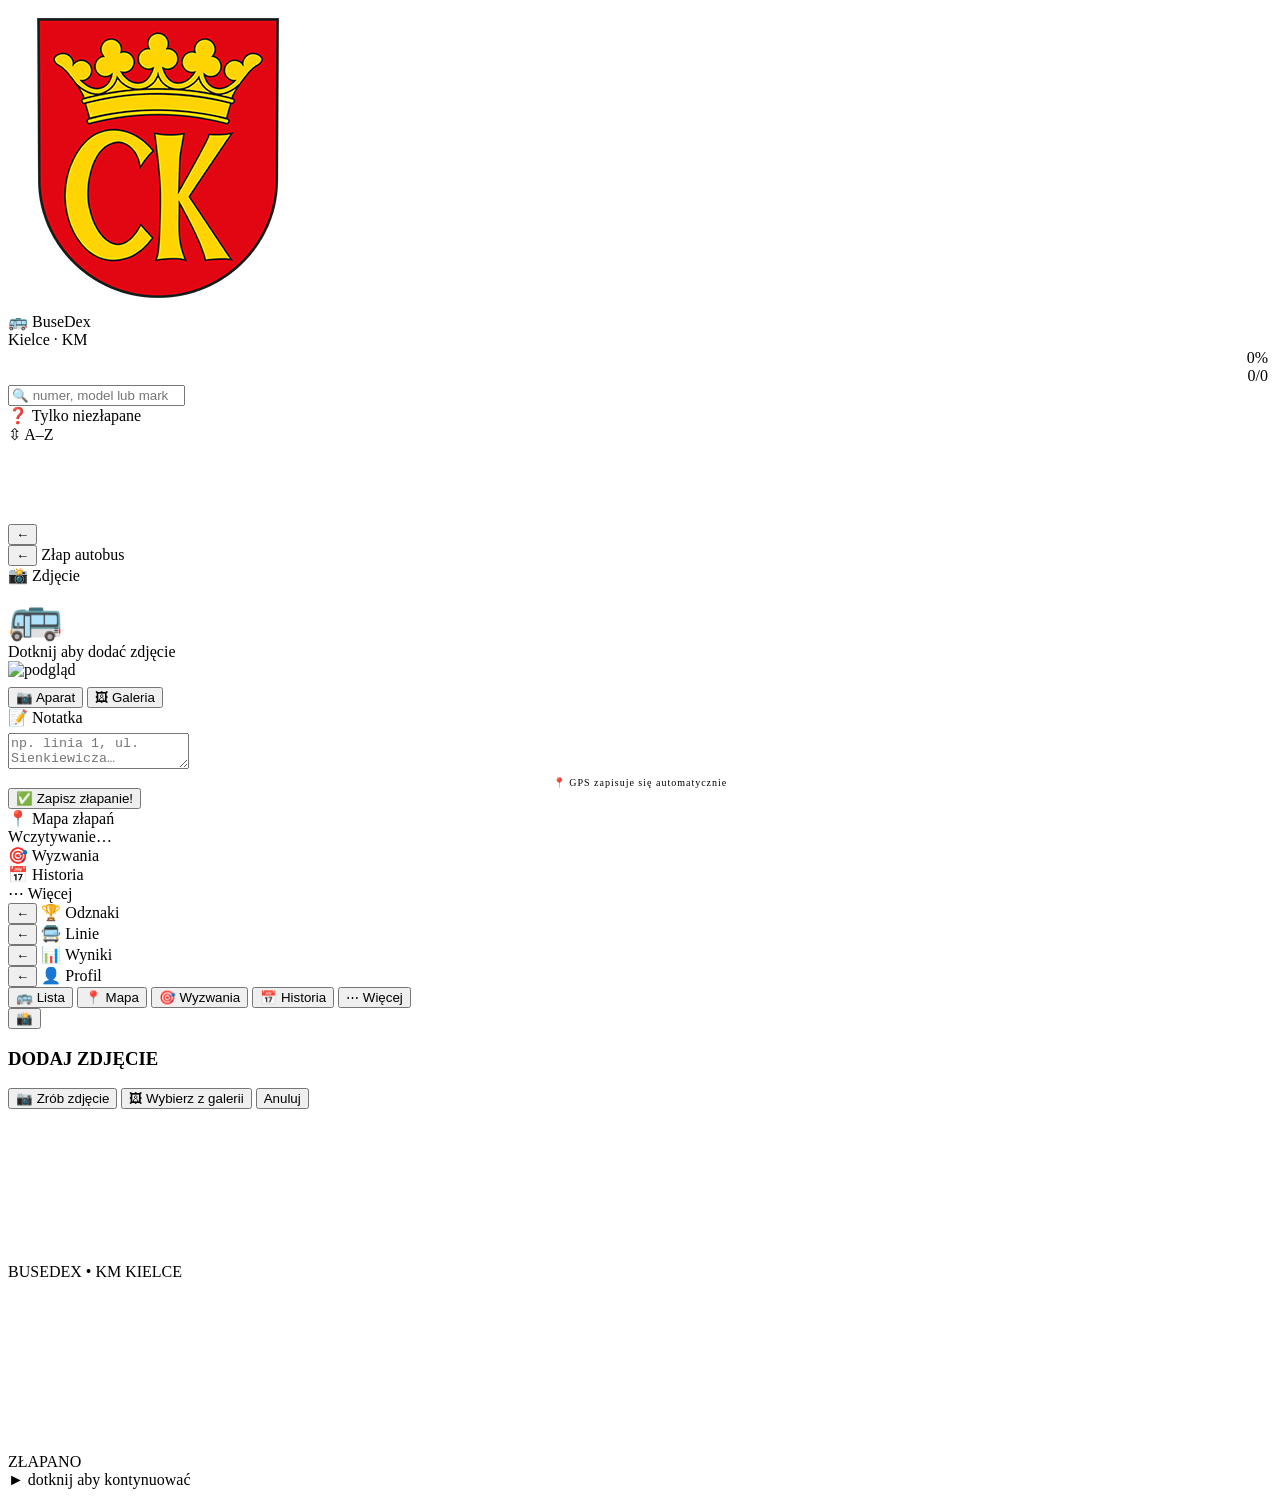
==== commit 4efea4d8: "Add files via upload" ====
--- a/index.html
+++ b/index.html
@@ -1,396 +1,350 @@
-<!doctype html>
+<!DOCTYPE html>
 <html lang="pl">
-  <head>
-    <meta charset="UTF-8" />
-    <meta
-      name="viewport"
-      content="width=device-width, initial-scale=1.0, maximum-scale=1.0, user-scalable=no"
-    />
-    <meta name="apple-mobile-web-app-capable" content="yes" />
-    <meta
-      name="apple-mobile-web-app-status-bar-style"
-      content="black-translucent"
-    />
-    <meta name="theme-color" content="#c0191a" />
-    <title>BuseDex Kielce</title>
-    <link rel="manifest" href="manifest.json" />
-    <link rel="stylesheet" href="style.css" />
-    <link
-      rel="stylesheet"
-      href="https://unpkg.com/leaflet@1.9.4/dist/leaflet.css"
-    />
-  </head>
-  <body class="theme-dark">
-    <button id="theme-toggle" onclick="toggleTheme()" title="Zmień motyw">
-      &#x1F319;
-    </button>
-
-    <div class="desktop-layout">
-      <!-- ═══ LEWY PANEL BOCZNY (tylko desktop) ═══ -->
-      <aside class="desktop-sidebar" id="desktop-sidebar" style="display: none">
-        <div class="sidebar-brand">
-          <div class="sidebar-brand-title">&#x1F68C; BUSEDEX</div>
-          <div class="sidebar-brand-sub">KM KIELCE &bull; KOLEKCJA</div>
+<head>
+  <meta charset="UTF-8">
+  <meta name="viewport" content="width=device-width, initial-scale=1.0, maximum-scale=1.0, user-scalable=no">
+  <meta name="apple-mobile-web-app-capable" content="yes">
+  <meta name="apple-mobile-web-app-status-bar-style" content="black-translucent">
+  <meta name="theme-color" content="#c0191a">
+  <title>BuseDex Kielce</title>
+  <link rel="manifest" href="manifest.json">
+  <link rel="stylesheet" href="css/style.css">
+  <link rel="stylesheet" href="https://unpkg.com/leaflet@1.9.4/dist/leaflet.css">
+</head>
+<body class="theme-dark">
+
+<!-- ═══ DESKTOP TOPBAR (ukryty na mobile) ═══ -->
+<div id="dt-topbar" style="display:none">
+  <div class="dt-logo">
+    <img class="dt-herb" src="grafika/herb-kielce.png" alt="" onerror="this.style.display='none'">
+    <div>
+      <div class="dt-logo-title">&#x1F68C; BUSEDEX</div>
+      <div class="dt-logo-sub">KM KIELCE &bull; KOLEKCJA</div>
+    </div>
+    <img class="dt-herb" src="grafika/herb-swietokrzyskie.png" alt="" onerror="this.style.display='none'">
+  </div>
+  <div class="dt-progress">
+    <div class="dt-prog-bar"><div class="dt-prog-fill" id="dt-prog-fill" style="width:0%"></div></div>
+    <span class="dt-prog-txt" id="dt-prog-txt">0%</span>
+    <span class="dt-prog-sub" id="dt-prog-sub">0/0</span>
+  </div>
+  <button class="dt-topbar-btn" id="dt-btn-dash"       onclick="dtShowPanel('dash')">&#x1F3E0; Dashboard</button>
+  <button class="dt-topbar-btn" id="dt-btn-map"        onclick="dtShowPanel('map')">&#x1F4CD; Mapa</button>
+  <button class="dt-topbar-btn" id="dt-btn-challenges" onclick="dtShowPanel('challenges')">&#x1F3AF; Wyzwania</button>
+  <button class="dt-topbar-btn" id="dt-btn-history"    onclick="dtShowPanel('history')">&#x1F4C5; Historia</button>
+  <button class="dt-topbar-btn" id="dt-btn-results"    onclick="dtShowPanel('results')">&#x1F4CA; Wyniki</button>
+  <button class="dt-topbar-btn" id="dt-btn-profile"    onclick="dtShowPanel('profile')">&#x1F464; Profil</button>
+  <button class="dt-topbar-btn" onclick="toggleTheme()" style="font-size:16px">&#x1F319;</button>
+</div>
+
+<!-- ═══ DESKTOP WORKSPACE ═══ -->
+<div id="dt-workspace" style="display:none">
+
+  <!-- LEWY SIDEBAR: nawigacja + lista autobusów -->
+  <div id="dt-sidebar">
+    <div class="dt-search-wrap">
+      <input class="dt-search" id="dt-si" type="search"
+             placeholder="&#x1F50D; numer, model lub marka..."
+             autocorrect="off" autocomplete="off"
+             oninput="dtRenderBusList()">
+    </div>
+    <div class="dt-filters">
+      <div class="dt-filter-row" id="dt-brand-filters"></div>
+      <div class="dt-filter-row" id="dt-type-filters"></div>
+    </div>
+    <div class="dt-list-header">
+      <span>AUTOBUSY</span>
+      <span id="dt-list-count" style="color:#444">—</span>
+    </div>
+    <div id="dt-bus-list"></div>
+  </div>
+
+  <!-- GŁÓWNA TREŚĆ -->
+  <div id="dt-main">
+
+    <!-- Dashboard -->
+    <div id="dt-panel-dash" class="dt-panel-wrap" style="padding:24px">
+      <div class="dt-panels" id="dt-panels-top"></div>
+      <div id="dt-panel-recent"></div>
+    </div>
+
+    <!-- Mapa -->
+    <div id="dt-panel-map" class="dt-panel-wrap" style="display:none;height:100%">
+      <div id="dt-map-container" style="height:100%;width:100%"></div>
+    </div>
+
+    <!-- Wyzwania -->
+    <div id="dt-panel-challenges" class="dt-panel-wrap" style="display:none;padding:24px">
+      <div id="dt-challenges-body"></div>
+    </div>
+
+    <!-- Historia -->
+    <div id="dt-panel-history" class="dt-panel-wrap" style="display:none;padding:24px">
+      <div id="dt-history-body"></div>
+    </div>
+
+    <!-- Wyniki -->
+    <div id="dt-panel-results" class="dt-panel-wrap" style="display:none;padding:24px">
+      <div id="dt-results-body"></div>
+    </div>
+
+    <!-- Profil -->
+    <div id="dt-panel-profile" class="dt-panel-wrap" style="display:none;padding:24px">
+      <div id="dt-profile-body"></div>
+    </div>
+
+    <!-- Szczegóły autobusu -->
+    <div id="dt-panel-detail" class="dt-panel-wrap" style="display:none;padding:24px">
+      <div id="dt-detail-body"></div>
+    </div>
+
+  </div><!-- /#dt-main -->
+</div><!-- /#dt-workspace -->
+
+<!-- ═══ MOBILE APP ═══ -->
+<div id="app">
+
+  <!-- ═══ LISTA ═══ -->
+  <div id="screen-list" class="screen active">
+    <div class="topbar">
+      <div class="topbar-left">
+        <img class="topbar-herb" src="grafika/herb-kielce.png" alt=""
+             onerror="this.style.display='none'">
+        <div>
+          <div class="app-title">&#x1F68C; BuseDex</div>
+          <div class="app-sub">Kielce &middot; KM</div>
         </div>
-        <div class="sidebar-card">
-          <div class="sidebar-title">&#x1F4CA; Twoje statystyki</div>
-          <div class="sidebar-stat">
-            <span>Złapane</span
-            ><span class="sidebar-stat-val" id="sb-caught">—</span>
+        <img class="topbar-herb" src="grafika/herb-swietokrzyskie.png" alt=""
+             onerror="this.style.display='none'">
+      </div>
+      <div style="text-align:right;padding-right:4px">
+        <div class="score-big" id="pct-big">0%</div>
+        <div class="score-sub" id="pct-sub">0/0</div>
+      </div>
+    </div>
+    <div class="prog-bar-wrap" id="prog-bar-wrap"></div>
+    <div class="stats-row" id="stats-row"></div>
+    <div id="inst-wrap"></div>
+    <div class="sw">
+      <input class="si" id="si" type="search"
+             placeholder="&#x1F50D; numer, model lub marka..."
+             autocorrect="off" autocomplete="off">
+    </div>
+    <div class="frow" id="bf"></div>
+    <div class="frow" id="tf"></div>
+    <div class="filter-row">
+      <div class="filter-uncaught" id="filter-uncaught" onclick="toggleUncaught()">
+        <span class="fu-icon">&#x2753;</span>
+        <span class="fu-label">Tylko niezłapane</span>
+        <div class="fu-toggle"><div class="fu-knob"></div></div>
+      </div>
+      <div class="filter-sort" id="filter-sort" onclick="toggleSort()">
+        <span class="fu-icon">&#x21F3;</span>
+        <span class="fu-label" id="sort-label">A–Z</span>
+      </div>
+    </div>
+    <div id="bus-list"></div>
+    <div style="height:80px"></div>
+  </div>
+
+  <!-- ═══ SZCZEGÓŁY ═══ -->
+  <div id="screen-detail" class="screen">
+    <div class="hdr">
+      <button class="bk" id="det-back">&#x2190;</button>
+      <span class="htit" id="det-title"></span>
+      <span style="width:40px"></span>
+    </div>
+    <div class="dbody" id="det-body"></div>
+  </div>
+
+  <!-- ═══ ZŁAP ═══ -->
+  <div id="screen-capture" class="screen">
+    <div class="hdr">
+      <button class="bk" id="cap-back">&#x2190;</button>
+      <span class="htit" id="cap-title">Złap autobus</span>
+      <span style="width:40px"></span>
+    </div>
+    <div class="abody">
+      <div class="ainfo" id="cap-info" style="border-color:#333"></div>
+      <div>
+        <div class="plbl" style="margin-bottom:6px">&#x1F4F8; Zdjęcie</div>
+        <div class="pbox" id="pbox">
+          <div class="pph" id="pph">
+            <div style="font-size:44px">&#x1F68C;</div>
+            <div>Dotknij aby dodać zdjęcie</div>
           </div>
-          <div class="sidebar-stat">
-            <span>Wszystkich</span
-            ><span class="sidebar-stat-val" id="sb-total">—</span>
-          </div>
-          <div class="sidebar-stat">
-            <span>Odznaki</span
-            ><span class="sidebar-stat-val" id="sb-badges">—</span>
-          </div>
-          <div class="sidebar-stat">
-            <span>Ukończono</span
-            ><span class="sidebar-stat-val" id="sb-pct">—</span>
-          </div>
+          <img id="pprev" class="pprev" src="" alt="podgląd">
         </div>
-        <div class="sidebar-card">
-          <div class="sidebar-title">&#x26A1; Skróty</div>
-          <div class="sidebar-shortcut" onclick="showMap()">
-            <span class="sidebar-shortcut-icon">&#x1F4CD;</span> Mapa złapań
-          </div>
-          <div class="sidebar-shortcut" onclick="showChallengesScreen()">
-            <span class="sidebar-shortcut-icon">&#x1F3AF;</span> Wyzwania
-          </div>
-          <div class="sidebar-shortcut" onclick="showBadges()">
-            <span class="sidebar-shortcut-icon">&#x1F3C6;</span> Odznaki
-          </div>
-          <div class="sidebar-shortcut" onclick="showResultsScreen()">
-            <span class="sidebar-shortcut-icon">&#x1F4CA;</span> Wyniki
-          </div>
+        <div class="pbtns" style="margin-top:8px">
+          <button class="pbtn" id="btn-cam">&#x1F4F7; Aparat</button>
+          <button class="pbtn" id="btn-gal">&#x1F5BC; Galeria</button>
+          <button class="pbtn" id="btn-del-ph" style="display:none;color:#e74c3c;border-color:#c0392b">&#x1F5D1; Usuń</button>
         </div>
-      </aside>
-
-      <div id="app">
-        <!-- ═══ LISTA ═══ -->
-        <div id="screen-list" class="screen active">
-          <div class="topbar">
-            <div class="topbar-left">
-              <img
-                class="topbar-herb"
-                src="grafika/herb-kielce.png"
-                alt=""
-                onerror="this.style.display = 'none'"
-              />
-              <div>
-                <div class="app-title">&#x1F68C; BuseDex</div>
-                <div class="app-sub">Kielce &middot; KM</div>
-              </div>
-              <img
-                class="topbar-herb"
-                src="grafika/herb-swietokrzyskiego.png"
-                alt=""
-                onerror="this.style.display = 'none'"
-              />
-            </div>
-            <div style="text-align: right; padding-right: 4px">
-              <div class="score-big" id="pct-big">0%</div>
-              <div class="score-sub" id="pct-sub">0/0</div>
-            </div>
-          </div>
-          <div class="prog-bar-wrap" id="prog-bar-wrap"></div>
-          <div class="stats-row" id="stats-row"></div>
-          <div id="inst-wrap"></div>
-          <div class="sw">
-            <input
-              class="si"
-              id="si"
-              type="search"
-              placeholder="&#x1F50D; numer, model lub marka..."
-              autocorrect="off"
-              autocomplete="off"
-            />
-          </div>
-          <div class="frow" id="bf"></div>
-          <div class="frow" id="tf"></div>
-          <div class="filter-row">
-            <div
-              class="filter-uncaught"
-              id="filter-uncaught"
-              onclick="toggleUncaught()"
-            >
-              <span class="fu-icon">&#x2753;</span>
-              <span class="fu-label">Tylko niezłapane</span>
-              <div class="fu-toggle"><div class="fu-knob"></div></div>
-            </div>
-            <div class="filter-sort" id="filter-sort" onclick="toggleSort()">
-              <span class="fu-icon">&#x21F3;</span>
-              <span class="fu-label" id="sort-label">A–Z</span>
-            </div>
-          </div>
-          <div id="bus-list"></div>
-          <div style="height: 80px"></div>
-        </div>
-
-        <!-- ═══ SZCZEGÓŁY ═══ -->
-        <div id="screen-detail" class="screen">
-          <div class="hdr">
-            <button class="bk" id="det-back">&#x2190;</button>
-            <span class="htit" id="det-title"></span>
-            <span style="width: 40px"></span>
-          </div>
-          <div class="dbody" id="det-body"></div>
-        </div>
-
-        <!-- ═══ ZŁAP ═══ -->
-        <div id="screen-capture" class="screen">
-          <div class="hdr">
-            <button class="bk" id="cap-back">&#x2190;</button>
-            <span class="htit" id="cap-title">Złap autobus</span>
-            <span style="width: 40px"></span>
-          </div>
-          <div class="abody">
-            <div class="ainfo" id="cap-info" style="border-color: #333"></div>
-            <div>
-              <div class="plbl" style="margin-bottom: 6px">
-                &#x1F4F8; Zdjęcie
-              </div>
-              <div class="pbox" id="pbox">
-                <div class="pph" id="pph">
-                  <div style="font-size: 44px">&#x1F68C;</div>
-                  <div>Dotknij aby dodać zdjęcie</div>
-                </div>
-                <img id="pprev" class="pprev" src="" alt="podgląd" />
-              </div>
-              <div class="pbtns" style="margin-top: 8px">
-                <button class="pbtn" id="btn-cam">&#x1F4F7; Aparat</button>
-                <button class="pbtn" id="btn-gal">&#x1F5BC; Galeria</button>
-                <button
-                  class="pbtn"
-                  id="btn-del-ph"
-                  style="display: none; color: #e74c3c; border-color: #c0392b"
-                >
-                  &#x1F5D1; Usuń
-                </button>
-              </div>
-            </div>
-            <div>
-              <div class="plbl" style="margin-bottom: 6px">
-                &#x1F4DD; Notatka
-              </div>
-              <textarea
-                id="note"
-                placeholder="np. linia 1, ul. Sienkiewicza…"
-              ></textarea>
-            </div>
-            <div id="line-selector-wrap"></div>
-            <div
-              style="
-                font-size: 10px;
-                color: var(--tx3);
-                text-align: center;
-                letter-spacing: 1px;
-                margin-top: 4px;
-              "
-            >
-              &#x1F4CD; GPS zapisuje się automatycznie
-            </div>
-            <button class="btnp" id="btn-save">
-              &#x2705; Zapisz złapanie!
-            </button>
-          </div>
-        </div>
-
-        <!-- ═══ MAPA ═══ -->
-        <div id="screen-map" class="screen">
-          <div class="hdr">
-            <span></span><span class="htit">&#x1F4CD; Mapa złapań</span
-            ><span></span>
-          </div>
-          <div class="map-stats" id="map-stats">Wczytywanie…</div>
-          <div id="map-container"></div>
-        </div>
-
-        <!-- ═══ WYZWANIA ═══ -->
-        <div id="screen-challenges" class="screen">
-          <div class="hdr">
-            <span></span><span class="htit">&#x1F3AF; Wyzwania</span
-            ><span></span>
-          </div>
-          <div class="challenges-body" id="challenges-body"></div>
-        </div>
-
-        <!-- ═══ HISTORIA ═══ -->
-        <div id="screen-history" class="screen">
-          <div class="hdr">
-            <span></span><span class="htit">&#x1F4C5; Historia</span
-            ><span></span>
-          </div>
-          <div class="history-body" id="history-body"></div>
-        </div>
-
-        <!-- ═══ WIĘCEJ ═══ -->
-        <div id="screen-more" class="screen">
-          <div class="hdr">
-            <span></span><span class="htit">&#x22EF; Więcej</span><span></span>
-          </div>
-          <div id="more-body"></div>
-        </div>
-
-        <!-- ═══ ODZNAKI ═══ -->
-        <div id="screen-badges" class="screen">
-          <div class="hdr">
-            <button class="bk" onclick="showMore()">&#x2190;</button>
-            <span class="htit">&#x1F3C6; Odznaki</span
-            ><span style="width: 40px"></span>
-          </div>
-          <div class="badges-body" id="badges-body"></div>
-        </div>
-
-        <!-- ═══ LINIE ═══ -->
-        <div id="screen-routes" class="screen">
-          <div class="hdr">
-            <button class="bk" onclick="showMore()">&#x2190;</button>
-            <span class="htit">&#x1F68D; Linie</span
-            ><span style="width: 40px"></span>
-          </div>
-          <div class="routes-body" id="routes-body"></div>
-        </div>
-
-        <!-- ═══ WYNIKI + UDOSTĘPNIJ ═══ -->
-        <div id="screen-results" class="screen">
-          <div class="hdr">
-            <button class="bk" onclick="showMore()">&#x2190;</button>
-            <span class="htit">&#x1F4CA; Wyniki</span
-            ><span style="width: 40px"></span>
-          </div>
-          <div id="results-body"></div>
-        </div>
-
-        <!-- ═══ KONTO + USTAWIENIA ═══ -->
-        <div id="screen-profile" class="screen">
-          <div class="hdr">
-            <button class="bk" onclick="showMore()">&#x2190;</button>
-            <span class="htit">&#x1F464; Profil</span
-            ><span style="width: 40px"></span>
-          </div>
-          <div id="profile-body"></div>
-        </div>
-      </div>
-      <!-- /#app -->
-    </div>
-    <!-- /.desktop-layout -->
-
-    <!-- ═══ DOLNA NAWIGACJA — 5 zakładek wycentrowanych ═══ -->
-    <nav class="bottom-nav">
-      <div class="bottom-nav-inner">
-        <button class="nav-btn active" id="nav-list" onclick="showList()">
-          <span class="ni">&#x1F68C;</span>
-          <span>Lista</span>
-        </button>
-        <button class="nav-btn" id="nav-map" onclick="showMap()">
-          <span class="ni">&#x1F4CD;</span>
-          <span>Mapa</span>
-          <span class="nav-badge" id="badge-map"></span>
-        </button>
-        <button
-          class="nav-btn"
-          id="nav-challenges"
-          onclick="showChallengesScreen()"
-        >
-          <span class="ni">&#x1F3AF;</span>
-          <span>Wyzwania</span>
-          <span class="nav-badge" id="badge-challenges"></span>
-        </button>
-        <button class="nav-btn" id="nav-history" onclick="showHistory()">
-          <span class="ni">&#x1F4C5;</span>
-          <span>Historia</span>
-          <span class="nav-badge" id="badge-history"></span>
-        </button>
-        <button class="nav-btn" id="nav-more" onclick="showMore()">
-          <span class="ni">&#x22EF;</span>
-          <span>Więcej</span>
-          <span class="nav-badge" id="badge-more"></span>
-        </button>
-      </div>
-    </nav>
-
-    <!-- ═══ FLOATING BUTTON ═══ -->
-    <button id="fab" onclick="fabAction()" title="Złap!">
-      <span id="fab-icon">&#x1F4F8;</span>
-    </button>
-
-    <!-- UKRYTE INPUTY -->
-    <input
-      type="file"
-      id="in-cam"
-      accept="image/*"
-      capture="environment"
-      style="position: fixed; left: -9999px; opacity: 0"
-    />
-    <input
-      type="file"
-      id="in-gal"
-      accept="image/*"
-      style="position: fixed; left: -9999px; opacity: 0"
-    />
-
-    <div id="ov">
-      <div id="sheet">
-        <h3>DODAJ ZDJĘCIE</h3>
-        <button class="mbtn" id="m-cam">&#x1F4F7; Zrób zdjęcie</button>
-        <button class="mbtn" id="m-gal">&#x1F5BC; Wybierz z galerii</button>
-        <button class="mbtn mcancel" id="m-cancel">Anuluj</button>
-      </div>
-    </div>
-
-    <div id="toast"></div>
-    <canvas id="cvs"></canvas>
-
-    <!-- CRT ANIMACJA -->
-    <div id="ca">
-      <div class="ca-bezel">
-        <div class="ca-sc ca-s1"></div>
-        <div class="ca-sc ca-s2"></div>
-        <div class="ca-sc ca-s3"></div>
-        <div class="ca-sc ca-s4"></div>
-        <div class="ca-brand">BUSEDEX &bull; KM KIELCE</div>
-        <div class="ca-screen">
-          <canvas id="ca-grain"></canvas>
-          <div id="ca-tint"></div>
-          <div id="ca-il"></div>
-          <div class="ca-scanlines"></div>
-          <div class="ca-vignette"></div>
-          <img id="ca-photo" src="" alt="" />
-          <div id="ca-noghost" class="ca-noghost" style="display: none">
-            &#x1F68C;
-          </div>
-        </div>
-        <div class="ca-strip">
-          <div class="ca-led" id="ca-led"></div>
-          <div class="ca-status" id="ca-status">ZŁAPANO</div>
-        </div>
-      </div>
-      <div class="ca-bottom">
-        <div class="ca-badge" id="ca-badge"></div>
-        <div class="ca-sub" id="ca-sub"></div>
-        <div class="ca-tap">&#x25BA; dotknij aby kontynuować</div>
-      </div>
-    </div>
-
-    <!-- SKRYPTY -->
-    <script src="https://unpkg.com/leaflet@1.9.4/dist/leaflet.js"></script>
-    <script src="config.js"></script>
-    <script src="catalog.js"></script>
-    <script src="theme.js"></script>
-    <script src="render.js"></script>
-    <script src="badges.js"></script>
-    <script src="map.js"></script>
-    <script src="history.js"></script>
-    <script src="stats.js"></script>
-    <script src="notifications.js"></script>
-    <script src="accounts.js"></script>
-    <script src="challenges.js"></script>
-    <script src="routes.js"></script>
-    <script src="comments.js"></script>
-    <script src="sharing.js"></script>
-    <script src="app.js"></script>
-  </body>
+      </div>
+      <div>
+        <div class="plbl" style="margin-bottom:6px">&#x1F4DD; Notatka</div>
+        <textarea id="note" placeholder="np. linia 1, ul. Sienkiewicza…"></textarea>
+      </div>
+      <div id="line-selector-wrap"></div>
+      <div style="font-size:10px;color:var(--tx3);text-align:center;letter-spacing:1px;margin-top:4px">
+        &#x1F4CD; GPS zapisuje się automatycznie
+      </div>
+      <button class="btnp" id="btn-save">&#x2705; Zapisz złapanie!</button>
+    </div>
+  </div>
+
+  <!-- ═══ MAPA ═══ -->
+  <div id="screen-map" class="screen">
+    <div class="hdr"><span></span><span class="htit">&#x1F4CD; Mapa złapań</span><span></span></div>
+    <div class="map-stats" id="map-stats">Wczytywanie…</div>
+    <div id="map-container"></div>
+  </div>
+
+  <!-- ═══ WYZWANIA ═══ -->
+  <div id="screen-challenges" class="screen">
+    <div class="hdr"><span></span><span class="htit">&#x1F3AF; Wyzwania</span><span></span></div>
+    <div class="challenges-body" id="challenges-body"></div>
+  </div>
+
+  <!-- ═══ HISTORIA ═══ -->
+  <div id="screen-history" class="screen">
+    <div class="hdr"><span></span><span class="htit">&#x1F4C5; Historia</span><span></span></div>
+    <div class="history-body" id="history-body"></div>
+  </div>
+
+  <!-- ═══ WIĘCEJ ═══ -->
+  <div id="screen-more" class="screen">
+    <div class="hdr"><span></span><span class="htit">&#x22EF; Więcej</span><span></span></div>
+    <div id="more-body"></div>
+  </div>
+
+  <!-- ═══ ODZNAKI ═══ -->
+  <div id="screen-badges" class="screen">
+    <div class="hdr">
+      <button class="bk" onclick="showMore()">&#x2190;</button>
+      <span class="htit">&#x1F3C6; Odznaki</span><span style="width:40px"></span>
+    </div>
+    <div class="badges-body" id="badges-body"></div>
+  </div>
+
+  <!-- ═══ LINIE ═══ -->
+  <div id="screen-routes" class="screen">
+    <div class="hdr">
+      <button class="bk" onclick="showMore()">&#x2190;</button>
+      <span class="htit">&#x1F68D; Linie</span><span style="width:40px"></span>
+    </div>
+    <div class="routes-body" id="routes-body"></div>
+  </div>
+
+  <!-- ═══ WYNIKI + UDOSTĘPNIJ ═══ -->
+  <div id="screen-results" class="screen">
+    <div class="hdr">
+      <button class="bk" onclick="showMore()">&#x2190;</button>
+      <span class="htit">&#x1F4CA; Wyniki</span><span style="width:40px"></span>
+    </div>
+    <div id="results-body"></div>
+  </div>
+
+  <!-- ═══ KONTO + USTAWIENIA ═══ -->
+  <div id="screen-profile" class="screen">
+    <div class="hdr">
+      <button class="bk" onclick="showMore()">&#x2190;</button>
+      <span class="htit">&#x1F464; Profil</span><span style="width:40px"></span>
+    </div>
+    <div id="profile-body"></div>
+  </div>
+
+</div><!-- /#app -->
+
+<!-- ═══ DOLNA NAWIGACJA — 5 zakładek wycentrowanych ═══ -->
+<nav class="bottom-nav"><div class="bottom-nav-inner">
+  <button class="nav-btn active" id="nav-list"       onclick="showList()">
+    <span class="ni">&#x1F68C;</span>
+    <span>Lista</span>
+  </button>
+  <button class="nav-btn" id="nav-map"               onclick="showMap()">
+    <span class="ni">&#x1F4CD;</span>
+    <span>Mapa</span>
+    <span class="nav-badge" id="badge-map"></span>
+  </button>
+  <button class="nav-btn" id="nav-challenges"        onclick="showChallengesScreen()">
+    <span class="ni">&#x1F3AF;</span>
+    <span>Wyzwania</span>
+    <span class="nav-badge" id="badge-challenges"></span>
+  </button>
+  <button class="nav-btn" id="nav-history"           onclick="showHistory()">
+    <span class="ni">&#x1F4C5;</span>
+    <span>Historia</span>
+    <span class="nav-badge" id="badge-history"></span>
+  </button>
+  <button class="nav-btn" id="nav-more"              onclick="showMore()">
+    <span class="ni">&#x22EF;</span>
+    <span>Więcej</span>
+    <span class="nav-badge" id="badge-more"></span>
+  </button>
+</div></nav>
+
+<!-- ═══ FLOATING BUTTON ═══ -->
+<button id="fab" onclick="fabAction()" title="Złap!">
+  <span id="fab-icon">&#x1F4F8;</span>
+</button>
+
+<!-- UKRYTE INPUTY -->
+<input type="file" id="in-cam" accept="image/*" capture="environment" style="position:fixed;left:-9999px;opacity:0">
+<input type="file" id="in-gal" accept="image/*" style="position:fixed;left:-9999px;opacity:0">
+
+<div id="ov"><div id="sheet">
+  <h3>DODAJ ZDJĘCIE</h3>
+  <button class="mbtn" id="m-cam">&#x1F4F7; Zrób zdjęcie</button>
+  <button class="mbtn" id="m-gal">&#x1F5BC; Wybierz z galerii</button>
+  <button class="mbtn mcancel" id="m-cancel">Anuluj</button>
+</div></div>
+
+<div id="toast"></div>
+<canvas id="cvs"></canvas>
+
+<!-- CRT ANIMACJA -->
+<div id="ca">
+  <div class="ca-bezel">
+    <div class="ca-sc ca-s1"></div><div class="ca-sc ca-s2"></div>
+    <div class="ca-sc ca-s3"></div><div class="ca-sc ca-s4"></div>
+    <div class="ca-brand">BUSEDEX &bull; KM KIELCE</div>
+    <div class="ca-screen">
+      <canvas id="ca-grain"></canvas>
+      <div id="ca-tint"></div><div id="ca-il"></div>
+      <div class="ca-scanlines"></div><div class="ca-vignette"></div>
+      <img id="ca-photo" src="" alt="">
+      <div id="ca-noghost" class="ca-noghost" style="display:none">&#x1F68C;</div>
+    </div>
+    <div class="ca-strip">
+      <div class="ca-led" id="ca-led"></div>
+      <div class="ca-status" id="ca-status">ZŁAPANO</div>
+    </div>
+  </div>
+  <div class="ca-bottom">
+    <div class="ca-badge" id="ca-badge"></div>
+    <div class="ca-sub"   id="ca-sub"></div>
+    <div class="ca-tap">&#x25BA; dotknij aby kontynuować</div>
+  </div>
+</div>
+
+<!-- SKRYPTY -->
+<script src="https://unpkg.com/leaflet@1.9.4/dist/leaflet.js"></script>
+<script src="js/config.js"></script>
+<script src="js/catalog.js"></script>
+<script src="js/theme.js"></script>
+<script src="js/render.js"></script>
+<script src="js/badges.js"></script>
+<script src="js/map.js"></script>
+<script src="js/history.js"></script>
+<script src="js/stats.js"></script>
+<script src="js/notifications.js"></script>
+<script src="js/accounts.js"></script>
+<script src="js/challenges.js"></script>
+<script src="js/routes.js"></script>
+<script src="js/comments.js"></script>
+<script src="js/sharing.js"></script>
+<script src="js/desktop.js"></script>
+<script src="js/app.js"></script>
+</body>
 </html>
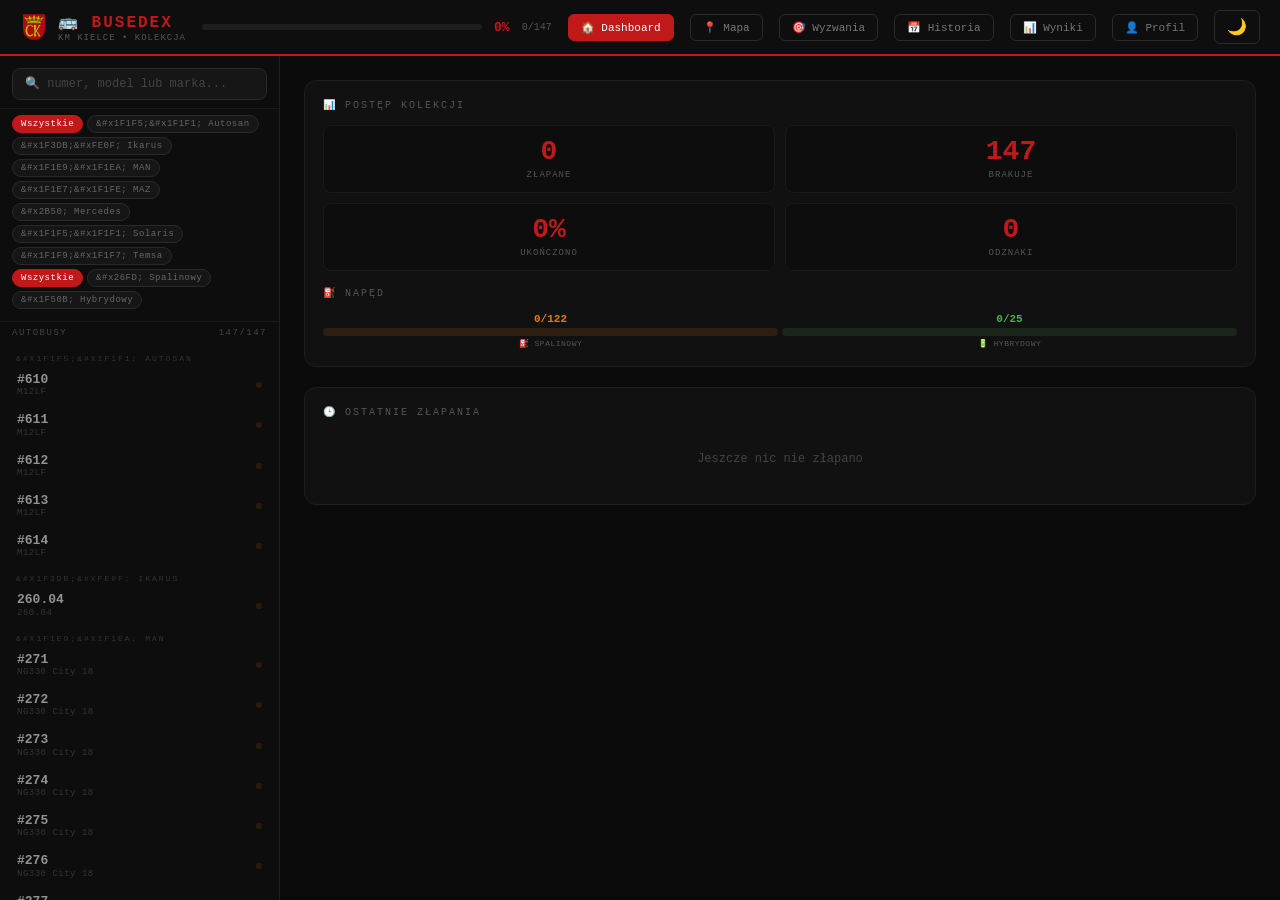
==== commit 54f1838e: "Add files via upload" ====
--- a/index.html
+++ b/index.html
@@ -1,350 +1,511 @@
-<!DOCTYPE html>
+<!doctype html>
 <html lang="pl">
-<head>
-  <meta charset="UTF-8">
-  <meta name="viewport" content="width=device-width, initial-scale=1.0, maximum-scale=1.0, user-scalable=no">
-  <meta name="apple-mobile-web-app-capable" content="yes">
-  <meta name="apple-mobile-web-app-status-bar-style" content="black-translucent">
-  <meta name="theme-color" content="#c0191a">
-  <title>BuseDex Kielce</title>
-  <link rel="manifest" href="manifest.json">
-  <link rel="stylesheet" href="css/style.css">
-  <link rel="stylesheet" href="https://unpkg.com/leaflet@1.9.4/dist/leaflet.css">
-</head>
-<body class="theme-dark">
-
-<!-- ═══ DESKTOP TOPBAR (ukryty na mobile) ═══ -->
-<div id="dt-topbar" style="display:none">
-  <div class="dt-logo">
-    <img class="dt-herb" src="grafika/herb-kielce.png" alt="" onerror="this.style.display='none'">
-    <div>
-      <div class="dt-logo-title">&#x1F68C; BUSEDEX</div>
-      <div class="dt-logo-sub">KM KIELCE &bull; KOLEKCJA</div>
+  <head>
+    <meta charset="UTF-8" />
+    <meta
+      name="viewport"
+      content="width=device-width, initial-scale=1.0, maximum-scale=1.0, user-scalable=no"
+    />
+    <meta name="apple-mobile-web-app-capable" content="yes" />
+    <meta
+      name="apple-mobile-web-app-status-bar-style"
+      content="black-translucent"
+    />
+    <meta name="theme-color" content="#c0191a" />
+    <title>BuseDex Kielce</title>
+    <link rel="manifest" href="manifest.json" />
+    <link rel="stylesheet" href="style.css" />
+    <link
+      rel="stylesheet"
+      href="https://unpkg.com/leaflet@1.9.4/dist/leaflet.css"
+    />
+  </head>
+  <body class="theme-dark">
+    <!-- ═══ DESKTOP TOPBAR (ukryty na mobile) ═══ -->
+    <div id="dt-topbar" style="display: none">
+      <div class="dt-logo">
+        <img
+          class="dt-herb"
+          src="grafika/herb-kielce.png"
+          alt=""
+          onerror="this.style.display = 'none'"
+        />
+        <div>
+          <div class="dt-logo-title">&#x1F68C; BUSEDEX</div>
+          <div class="dt-logo-sub">KM KIELCE &bull; KOLEKCJA</div>
+        </div>
+        <img
+          class="dt-herb"
+          src="grafika/herb-swietokrzyskie.png"
+          alt=""
+          onerror="this.style.display = 'none'"
+        />
+      </div>
+      <div class="dt-progress">
+        <div class="dt-prog-bar">
+          <div class="dt-prog-fill" id="dt-prog-fill" style="width: 0%"></div>
+        </div>
+        <span class="dt-prog-txt" id="dt-prog-txt">0%</span>
+        <span class="dt-prog-sub" id="dt-prog-sub">0/0</span>
+      </div>
+      <button
+        class="dt-topbar-btn"
+        id="dt-btn-dash"
+        onclick="dtShowPanel('dash')"
+      >
+        &#x1F3E0; Dashboard
+      </button>
+      <button
+        class="dt-topbar-btn"
+        id="dt-btn-map"
+        onclick="dtShowPanel('map')"
+      >
+        &#x1F4CD; Mapa
+      </button>
+      <button
+        class="dt-topbar-btn"
+        id="dt-btn-challenges"
+        onclick="dtShowPanel('challenges')"
+      >
+        &#x1F3AF; Wyzwania
+      </button>
+      <button
+        class="dt-topbar-btn"
+        id="dt-btn-history"
+        onclick="dtShowPanel('history')"
+      >
+        &#x1F4C5; Historia
+      </button>
+      <button
+        class="dt-topbar-btn"
+        id="dt-btn-results"
+        onclick="dtShowPanel('results')"
+      >
+        &#x1F4CA; Wyniki
+      </button>
+      <button
+        class="dt-topbar-btn"
+        id="dt-btn-profile"
+        onclick="dtShowPanel('profile')"
+      >
+        &#x1F464; Profil
+      </button>
+      <button
+        class="dt-topbar-btn"
+        onclick="toggleTheme()"
+        style="font-size: 16px"
+      >
+        &#x1F319;
+      </button>
     </div>
-    <img class="dt-herb" src="grafika/herb-swietokrzyskie.png" alt="" onerror="this.style.display='none'">
-  </div>
-  <div class="dt-progress">
-    <div class="dt-prog-bar"><div class="dt-prog-fill" id="dt-prog-fill" style="width:0%"></div></div>
-    <span class="dt-prog-txt" id="dt-prog-txt">0%</span>
-    <span class="dt-prog-sub" id="dt-prog-sub">0/0</span>
-  </div>
-  <button class="dt-topbar-btn" id="dt-btn-dash"       onclick="dtShowPanel('dash')">&#x1F3E0; Dashboard</button>
-  <button class="dt-topbar-btn" id="dt-btn-map"        onclick="dtShowPanel('map')">&#x1F4CD; Mapa</button>
-  <button class="dt-topbar-btn" id="dt-btn-challenges" onclick="dtShowPanel('challenges')">&#x1F3AF; Wyzwania</button>
-  <button class="dt-topbar-btn" id="dt-btn-history"    onclick="dtShowPanel('history')">&#x1F4C5; Historia</button>
-  <button class="dt-topbar-btn" id="dt-btn-results"    onclick="dtShowPanel('results')">&#x1F4CA; Wyniki</button>
-  <button class="dt-topbar-btn" id="dt-btn-profile"    onclick="dtShowPanel('profile')">&#x1F464; Profil</button>
-  <button class="dt-topbar-btn" onclick="toggleTheme()" style="font-size:16px">&#x1F319;</button>
-</div>
-
-<!-- ═══ DESKTOP WORKSPACE ═══ -->
-<div id="dt-workspace" style="display:none">
-
-  <!-- LEWY SIDEBAR: nawigacja + lista autobusów -->
-  <div id="dt-sidebar">
-    <div class="dt-search-wrap">
-      <input class="dt-search" id="dt-si" type="search"
-             placeholder="&#x1F50D; numer, model lub marka..."
-             autocorrect="off" autocomplete="off"
-             oninput="dtRenderBusList()">
+
+    <!-- ═══ DESKTOP WORKSPACE ═══ -->
+    <div id="dt-workspace" style="display: none">
+      <!-- LEWY SIDEBAR: nawigacja + lista autobusów -->
+      <div id="dt-sidebar">
+        <div class="dt-search-wrap">
+          <input
+            class="dt-search"
+            id="dt-si"
+            type="search"
+            placeholder="&#x1F50D; numer, model lub marka..."
+            autocorrect="off"
+            autocomplete="off"
+            oninput="dtRenderBusList()"
+          />
+        </div>
+        <div class="dt-filters">
+          <div class="dt-filter-row" id="dt-brand-filters"></div>
+          <div class="dt-filter-row" id="dt-type-filters"></div>
+        </div>
+        <div class="dt-list-header">
+          <span>AUTOBUSY</span>
+          <span id="dt-list-count" style="color: #444">—</span>
+        </div>
+        <div id="dt-bus-list"></div>
+      </div>
+
+      <!-- GŁÓWNA TREŚĆ -->
+      <div id="dt-main">
+        <!-- Dashboard -->
+        <div id="dt-panel-dash" class="dt-panel-wrap" style="padding: 24px">
+          <div class="dt-panels" id="dt-panels-top"></div>
+          <div id="dt-panel-recent"></div>
+        </div>
+
+        <!-- Mapa -->
+        <div
+          id="dt-panel-map"
+          class="dt-panel-wrap"
+          style="display: none; height: 100%"
+        >
+          <div id="dt-map-container" style="height: 100%; width: 100%"></div>
+        </div>
+
+        <!-- Wyzwania -->
+        <div
+          id="dt-panel-challenges"
+          class="dt-panel-wrap"
+          style="display: none; padding: 24px"
+        >
+          <div id="dt-challenges-body"></div>
+        </div>
+
+        <!-- Historia -->
+        <div
+          id="dt-panel-history"
+          class="dt-panel-wrap"
+          style="display: none; padding: 24px"
+        >
+          <div id="dt-history-body"></div>
+        </div>
+
+        <!-- Wyniki -->
+        <div
+          id="dt-panel-results"
+          class="dt-panel-wrap"
+          style="display: none; padding: 24px"
+        >
+          <div id="dt-results-body"></div>
+        </div>
+
+        <!-- Profil -->
+        <div
+          id="dt-panel-profile"
+          class="dt-panel-wrap"
+          style="display: none; padding: 24px"
+        >
+          <div id="dt-profile-body"></div>
+        </div>
+
+        <!-- Szczegóły autobusu -->
+        <div
+          id="dt-panel-detail"
+          class="dt-panel-wrap"
+          style="display: none; padding: 24px"
+        >
+          <div id="dt-detail-body"></div>
+        </div>
+      </div>
+      <!-- /#dt-main -->
     </div>
-    <div class="dt-filters">
-      <div class="dt-filter-row" id="dt-brand-filters"></div>
-      <div class="dt-filter-row" id="dt-type-filters"></div>
+    <!-- /#dt-workspace -->
+
+    <!-- ═══ MOBILE APP ═══ -->
+    <div id="app">
+      <!-- ═══ LISTA ═══ -->
+      <div id="screen-list" class="screen active">
+        <div class="topbar">
+          <div class="topbar-left">
+            <img
+              class="topbar-herb"
+              src="grafika/herb-kielce.png"
+              alt=""
+              onerror="this.style.display = 'none'"
+            />
+            <div>
+              <div class="app-title">&#x1F68C; BuseDex</div>
+              <div class="app-sub">Kielce &middot; KM</div>
+            </div>
+            <img
+              class="topbar-herb"
+              src="grafika/herb-swietokrzyskie.png"
+              alt=""
+              onerror="this.style.display = 'none'"
+            />
+          </div>
+          <div style="text-align: right; padding-right: 4px">
+            <div class="score-big" id="pct-big">0%</div>
+            <div class="score-sub" id="pct-sub">0/0</div>
+          </div>
+        </div>
+        <div class="prog-bar-wrap" id="prog-bar-wrap"></div>
+        <div class="stats-row" id="stats-row"></div>
+        <div id="inst-wrap"></div>
+        <div class="sw">
+          <input
+            class="si"
+            id="si"
+            type="search"
+            placeholder="&#x1F50D; numer, model lub marka..."
+            autocorrect="off"
+            autocomplete="off"
+          />
+        </div>
+        <div class="frow" id="bf"></div>
+        <div class="frow" id="tf"></div>
+        <div class="filter-row">
+          <div
+            class="filter-uncaught"
+            id="filter-uncaught"
+            onclick="toggleUncaught()"
+          >
+            <span class="fu-icon">&#x2753;</span>
+            <span class="fu-label">Tylko niezłapane</span>
+            <div class="fu-toggle"><div class="fu-knob"></div></div>
+          </div>
+          <div class="filter-sort" id="filter-sort" onclick="toggleSort()">
+            <span class="fu-icon">&#x21F3;</span>
+            <span class="fu-label" id="sort-label">A–Z</span>
+          </div>
+        </div>
+        <div id="bus-list"></div>
+        <div style="height: 80px"></div>
+      </div>
+
+      <!-- ═══ SZCZEGÓŁY ═══ -->
+      <div id="screen-detail" class="screen">
+        <div class="hdr">
+          <button class="bk" id="det-back">&#x2190;</button>
+          <span class="htit" id="det-title"></span>
+          <span style="width: 40px"></span>
+        </div>
+        <div class="dbody" id="det-body"></div>
+      </div>
+
+      <!-- ═══ ZŁAP ═══ -->
+      <div id="screen-capture" class="screen">
+        <div class="hdr">
+          <button class="bk" id="cap-back">&#x2190;</button>
+          <span class="htit" id="cap-title">Złap autobus</span>
+          <span style="width: 40px"></span>
+        </div>
+        <div class="abody">
+          <div class="ainfo" id="cap-info" style="border-color: #333"></div>
+          <div>
+            <div class="plbl" style="margin-bottom: 6px">&#x1F4F8; Zdjęcie</div>
+            <div class="pbox" id="pbox">
+              <div class="pph" id="pph">
+                <div style="font-size: 44px">&#x1F68C;</div>
+                <div>Dotknij aby dodać zdjęcie</div>
+              </div>
+              <img id="pprev" class="pprev" src="" alt="podgląd" />
+            </div>
+            <div class="pbtns" style="margin-top: 8px">
+              <button class="pbtn" id="btn-cam">&#x1F4F7; Aparat</button>
+              <button class="pbtn" id="btn-gal">&#x1F5BC; Galeria</button>
+              <button
+                class="pbtn"
+                id="btn-del-ph"
+                style="display: none; color: #e74c3c; border-color: #c0392b"
+              >
+                &#x1F5D1; Usuń
+              </button>
+            </div>
+          </div>
+          <div>
+            <div class="plbl" style="margin-bottom: 6px">&#x1F4DD; Notatka</div>
+            <textarea
+              id="note"
+              placeholder="np. linia 1, ul. Sienkiewicza…"
+            ></textarea>
+          </div>
+          <div id="line-selector-wrap"></div>
+          <div
+            style="
+              font-size: 10px;
+              color: var(--tx3);
+              text-align: center;
+              letter-spacing: 1px;
+              margin-top: 4px;
+            "
+          >
+            &#x1F4CD; GPS zapisuje się automatycznie
+          </div>
+          <button class="btnp" id="btn-save">&#x2705; Zapisz złapanie!</button>
+        </div>
+      </div>
+
+      <!-- ═══ MAPA ═══ -->
+      <div id="screen-map" class="screen">
+        <div class="hdr">
+          <span></span><span class="htit">&#x1F4CD; Mapa złapań</span
+          ><span></span>
+        </div>
+        <div class="map-stats" id="map-stats">Wczytywanie…</div>
+        <div id="map-container"></div>
+      </div>
+
+      <!-- ═══ WYZWANIA ═══ -->
+      <div id="screen-challenges" class="screen">
+        <div class="hdr">
+          <span></span><span class="htit">&#x1F3AF; Wyzwania</span><span></span>
+        </div>
+        <div class="challenges-body" id="challenges-body"></div>
+      </div>
+
+      <!-- ═══ HISTORIA ═══ -->
+      <div id="screen-history" class="screen">
+        <div class="hdr">
+          <span></span><span class="htit">&#x1F4C5; Historia</span><span></span>
+        </div>
+        <div class="history-body" id="history-body"></div>
+      </div>
+
+      <!-- ═══ WIĘCEJ ═══ -->
+      <div id="screen-more" class="screen">
+        <div class="hdr">
+          <span></span><span class="htit">&#x22EF; Więcej</span><span></span>
+        </div>
+        <div id="more-body"></div>
+      </div>
+
+      <!-- ═══ ODZNAKI ═══ -->
+      <div id="screen-badges" class="screen">
+        <div class="hdr">
+          <button class="bk" onclick="showMore()">&#x2190;</button>
+          <span class="htit">&#x1F3C6; Odznaki</span
+          ><span style="width: 40px"></span>
+        </div>
+        <div class="badges-body" id="badges-body"></div>
+      </div>
+
+      <!-- ═══ LINIE ═══ -->
+      <div id="screen-routes" class="screen">
+        <div class="hdr">
+          <button class="bk" onclick="showMore()">&#x2190;</button>
+          <span class="htit">&#x1F68D; Linie</span
+          ><span style="width: 40px"></span>
+        </div>
+        <div class="routes-body" id="routes-body"></div>
+      </div>
+
+      <!-- ═══ WYNIKI + UDOSTĘPNIJ ═══ -->
+      <div id="screen-results" class="screen">
+        <div class="hdr">
+          <button class="bk" onclick="showMore()">&#x2190;</button>
+          <span class="htit">&#x1F4CA; Wyniki</span
+          ><span style="width: 40px"></span>
+        </div>
+        <div id="results-body"></div>
+      </div>
+
+      <!-- ═══ KONTO + USTAWIENIA ═══ -->
+      <div id="screen-profile" class="screen">
+        <div class="hdr">
+          <button class="bk" onclick="showMore()">&#x2190;</button>
+          <span class="htit">&#x1F464; Profil</span
+          ><span style="width: 40px"></span>
+        </div>
+        <div id="profile-body"></div>
+      </div>
     </div>
-    <div class="dt-list-header">
-      <span>AUTOBUSY</span>
-      <span id="dt-list-count" style="color:#444">—</span>
+    <!-- /#app -->
+
+    <!-- ═══ DOLNA NAWIGACJA — 5 zakładek wycentrowanych ═══ -->
+    <nav class="bottom-nav">
+      <div class="bottom-nav-inner">
+        <button class="nav-btn active" id="nav-list" onclick="showList()">
+          <span class="ni">&#x1F68C;</span>
+          <span>Lista</span>
+        </button>
+        <button class="nav-btn" id="nav-map" onclick="showMap()">
+          <span class="ni">&#x1F4CD;</span>
+          <span>Mapa</span>
+          <span class="nav-badge" id="badge-map"></span>
+        </button>
+        <button
+          class="nav-btn"
+          id="nav-challenges"
+          onclick="showChallengesScreen()"
+        >
+          <span class="ni">&#x1F3AF;</span>
+          <span>Wyzwania</span>
+          <span class="nav-badge" id="badge-challenges"></span>
+        </button>
+        <button class="nav-btn" id="nav-history" onclick="showHistory()">
+          <span class="ni">&#x1F4C5;</span>
+          <span>Historia</span>
+          <span class="nav-badge" id="badge-history"></span>
+        </button>
+        <button class="nav-btn" id="nav-more" onclick="showMore()">
+          <span class="ni">&#x22EF;</span>
+          <span>Więcej</span>
+          <span class="nav-badge" id="badge-more"></span>
+        </button>
+      </div>
+    </nav>
+
+    <!-- ═══ FLOATING BUTTON ═══ -->
+    <button id="fab" onclick="fabAction()" title="Złap!">
+      <span id="fab-icon">&#x1F4F8;</span>
+    </button>
+
+    <!-- UKRYTE INPUTY -->
+    <input
+      type="file"
+      id="in-cam"
+      accept="image/*"
+      capture="environment"
+      style="position: fixed; left: -9999px; opacity: 0"
+    />
+    <input
+      type="file"
+      id="in-gal"
+      accept="image/*"
+      style="position: fixed; left: -9999px; opacity: 0"
+    />
+
+    <div id="ov">
+      <div id="sheet">
+        <h3>DODAJ ZDJĘCIE</h3>
+        <button class="mbtn" id="m-cam">&#x1F4F7; Zrób zdjęcie</button>
+        <button class="mbtn" id="m-gal">&#x1F5BC; Wybierz z galerii</button>
+        <button class="mbtn mcancel" id="m-cancel">Anuluj</button>
+      </div>
     </div>
-    <div id="dt-bus-list"></div>
-  </div>
-
-  <!-- GŁÓWNA TREŚĆ -->
-  <div id="dt-main">
-
-    <!-- Dashboard -->
-    <div id="dt-panel-dash" class="dt-panel-wrap" style="padding:24px">
-      <div class="dt-panels" id="dt-panels-top"></div>
-      <div id="dt-panel-recent"></div>
+
+    <div id="toast"></div>
+    <canvas id="cvs"></canvas>
+
+    <!-- CRT ANIMACJA -->
+    <div id="ca">
+      <div class="ca-bezel">
+        <div class="ca-sc ca-s1"></div>
+        <div class="ca-sc ca-s2"></div>
+        <div class="ca-sc ca-s3"></div>
+        <div class="ca-sc ca-s4"></div>
+        <div class="ca-brand">BUSEDEX &bull; KM KIELCE</div>
+        <div class="ca-screen">
+          <canvas id="ca-grain"></canvas>
+          <div id="ca-tint"></div>
+          <div id="ca-il"></div>
+          <div class="ca-scanlines"></div>
+          <div class="ca-vignette"></div>
+          <img id="ca-photo" src="" alt="" />
+          <div id="ca-noghost" class="ca-noghost" style="display: none">
+            &#x1F68C;
+          </div>
+        </div>
+        <div class="ca-strip">
+          <div class="ca-led" id="ca-led"></div>
+          <div class="ca-status" id="ca-status">ZŁAPANO</div>
+        </div>
+      </div>
+      <div class="ca-bottom">
+        <div class="ca-badge" id="ca-badge"></div>
+        <div class="ca-sub" id="ca-sub"></div>
+        <div class="ca-tap">&#x25BA; dotknij aby kontynuować</div>
+      </div>
     </div>
 
-    <!-- Mapa -->
-    <div id="dt-panel-map" class="dt-panel-wrap" style="display:none;height:100%">
-      <div id="dt-map-container" style="height:100%;width:100%"></div>
-    </div>
-
-    <!-- Wyzwania -->
-    <div id="dt-panel-challenges" class="dt-panel-wrap" style="display:none;padding:24px">
-      <div id="dt-challenges-body"></div>
-    </div>
-
-    <!-- Historia -->
-    <div id="dt-panel-history" class="dt-panel-wrap" style="display:none;padding:24px">
-      <div id="dt-history-body"></div>
-    </div>
-
-    <!-- Wyniki -->
-    <div id="dt-panel-results" class="dt-panel-wrap" style="display:none;padding:24px">
-      <div id="dt-results-body"></div>
-    </div>
-
-    <!-- Profil -->
-    <div id="dt-panel-profile" class="dt-panel-wrap" style="display:none;padding:24px">
-      <div id="dt-profile-body"></div>
-    </div>
-
-    <!-- Szczegóły autobusu -->
-    <div id="dt-panel-detail" class="dt-panel-wrap" style="display:none;padding:24px">
-      <div id="dt-detail-body"></div>
-    </div>
-
-  </div><!-- /#dt-main -->
-</div><!-- /#dt-workspace -->
-
-<!-- ═══ MOBILE APP ═══ -->
-<div id="app">
-
-  <!-- ═══ LISTA ═══ -->
-  <div id="screen-list" class="screen active">
-    <div class="topbar">
-      <div class="topbar-left">
-        <img class="topbar-herb" src="grafika/herb-kielce.png" alt=""
-             onerror="this.style.display='none'">
-        <div>
-          <div class="app-title">&#x1F68C; BuseDex</div>
-          <div class="app-sub">Kielce &middot; KM</div>
-        </div>
-        <img class="topbar-herb" src="grafika/herb-swietokrzyskie.png" alt=""
-             onerror="this.style.display='none'">
-      </div>
-      <div style="text-align:right;padding-right:4px">
-        <div class="score-big" id="pct-big">0%</div>
-        <div class="score-sub" id="pct-sub">0/0</div>
-      </div>
-    </div>
-    <div class="prog-bar-wrap" id="prog-bar-wrap"></div>
-    <div class="stats-row" id="stats-row"></div>
-    <div id="inst-wrap"></div>
-    <div class="sw">
-      <input class="si" id="si" type="search"
-             placeholder="&#x1F50D; numer, model lub marka..."
-             autocorrect="off" autocomplete="off">
-    </div>
-    <div class="frow" id="bf"></div>
-    <div class="frow" id="tf"></div>
-    <div class="filter-row">
-      <div class="filter-uncaught" id="filter-uncaught" onclick="toggleUncaught()">
-        <span class="fu-icon">&#x2753;</span>
-        <span class="fu-label">Tylko niezłapane</span>
-        <div class="fu-toggle"><div class="fu-knob"></div></div>
-      </div>
-      <div class="filter-sort" id="filter-sort" onclick="toggleSort()">
-        <span class="fu-icon">&#x21F3;</span>
-        <span class="fu-label" id="sort-label">A–Z</span>
-      </div>
-    </div>
-    <div id="bus-list"></div>
-    <div style="height:80px"></div>
-  </div>
-
-  <!-- ═══ SZCZEGÓŁY ═══ -->
-  <div id="screen-detail" class="screen">
-    <div class="hdr">
-      <button class="bk" id="det-back">&#x2190;</button>
-      <span class="htit" id="det-title"></span>
-      <span style="width:40px"></span>
-    </div>
-    <div class="dbody" id="det-body"></div>
-  </div>
-
-  <!-- ═══ ZŁAP ═══ -->
-  <div id="screen-capture" class="screen">
-    <div class="hdr">
-      <button class="bk" id="cap-back">&#x2190;</button>
-      <span class="htit" id="cap-title">Złap autobus</span>
-      <span style="width:40px"></span>
-    </div>
-    <div class="abody">
-      <div class="ainfo" id="cap-info" style="border-color:#333"></div>
-      <div>
-        <div class="plbl" style="margin-bottom:6px">&#x1F4F8; Zdjęcie</div>
-        <div class="pbox" id="pbox">
-          <div class="pph" id="pph">
-            <div style="font-size:44px">&#x1F68C;</div>
-            <div>Dotknij aby dodać zdjęcie</div>
-          </div>
-          <img id="pprev" class="pprev" src="" alt="podgląd">
-        </div>
-        <div class="pbtns" style="margin-top:8px">
-          <button class="pbtn" id="btn-cam">&#x1F4F7; Aparat</button>
-          <button class="pbtn" id="btn-gal">&#x1F5BC; Galeria</button>
-          <button class="pbtn" id="btn-del-ph" style="display:none;color:#e74c3c;border-color:#c0392b">&#x1F5D1; Usuń</button>
-        </div>
-      </div>
-      <div>
-        <div class="plbl" style="margin-bottom:6px">&#x1F4DD; Notatka</div>
-        <textarea id="note" placeholder="np. linia 1, ul. Sienkiewicza…"></textarea>
-      </div>
-      <div id="line-selector-wrap"></div>
-      <div style="font-size:10px;color:var(--tx3);text-align:center;letter-spacing:1px;margin-top:4px">
-        &#x1F4CD; GPS zapisuje się automatycznie
-      </div>
-      <button class="btnp" id="btn-save">&#x2705; Zapisz złapanie!</button>
-    </div>
-  </div>
-
-  <!-- ═══ MAPA ═══ -->
-  <div id="screen-map" class="screen">
-    <div class="hdr"><span></span><span class="htit">&#x1F4CD; Mapa złapań</span><span></span></div>
-    <div class="map-stats" id="map-stats">Wczytywanie…</div>
-    <div id="map-container"></div>
-  </div>
-
-  <!-- ═══ WYZWANIA ═══ -->
-  <div id="screen-challenges" class="screen">
-    <div class="hdr"><span></span><span class="htit">&#x1F3AF; Wyzwania</span><span></span></div>
-    <div class="challenges-body" id="challenges-body"></div>
-  </div>
-
-  <!-- ═══ HISTORIA ═══ -->
-  <div id="screen-history" class="screen">
-    <div class="hdr"><span></span><span class="htit">&#x1F4C5; Historia</span><span></span></div>
-    <div class="history-body" id="history-body"></div>
-  </div>
-
-  <!-- ═══ WIĘCEJ ═══ -->
-  <div id="screen-more" class="screen">
-    <div class="hdr"><span></span><span class="htit">&#x22EF; Więcej</span><span></span></div>
-    <div id="more-body"></div>
-  </div>
-
-  <!-- ═══ ODZNAKI ═══ -->
-  <div id="screen-badges" class="screen">
-    <div class="hdr">
-      <button class="bk" onclick="showMore()">&#x2190;</button>
-      <span class="htit">&#x1F3C6; Odznaki</span><span style="width:40px"></span>
-    </div>
-    <div class="badges-body" id="badges-body"></div>
-  </div>
-
-  <!-- ═══ LINIE ═══ -->
-  <div id="screen-routes" class="screen">
-    <div class="hdr">
-      <button class="bk" onclick="showMore()">&#x2190;</button>
-      <span class="htit">&#x1F68D; Linie</span><span style="width:40px"></span>
-    </div>
-    <div class="routes-body" id="routes-body"></div>
-  </div>
-
-  <!-- ═══ WYNIKI + UDOSTĘPNIJ ═══ -->
-  <div id="screen-results" class="screen">
-    <div class="hdr">
-      <button class="bk" onclick="showMore()">&#x2190;</button>
-      <span class="htit">&#x1F4CA; Wyniki</span><span style="width:40px"></span>
-    </div>
-    <div id="results-body"></div>
-  </div>
-
-  <!-- ═══ KONTO + USTAWIENIA ═══ -->
-  <div id="screen-profile" class="screen">
-    <div class="hdr">
-      <button class="bk" onclick="showMore()">&#x2190;</button>
-      <span class="htit">&#x1F464; Profil</span><span style="width:40px"></span>
-    </div>
-    <div id="profile-body"></div>
-  </div>
-
-</div><!-- /#app -->
-
-<!-- ═══ DOLNA NAWIGACJA — 5 zakładek wycentrowanych ═══ -->
-<nav class="bottom-nav"><div class="bottom-nav-inner">
-  <button class="nav-btn active" id="nav-list"       onclick="showList()">
-    <span class="ni">&#x1F68C;</span>
-    <span>Lista</span>
-  </button>
-  <button class="nav-btn" id="nav-map"               onclick="showMap()">
-    <span class="ni">&#x1F4CD;</span>
-    <span>Mapa</span>
-    <span class="nav-badge" id="badge-map"></span>
-  </button>
-  <button class="nav-btn" id="nav-challenges"        onclick="showChallengesScreen()">
-    <span class="ni">&#x1F3AF;</span>
-    <span>Wyzwania</span>
-    <span class="nav-badge" id="badge-challenges"></span>
-  </button>
-  <button class="nav-btn" id="nav-history"           onclick="showHistory()">
-    <span class="ni">&#x1F4C5;</span>
-    <span>Historia</span>
-    <span class="nav-badge" id="badge-history"></span>
-  </button>
-  <button class="nav-btn" id="nav-more"              onclick="showMore()">
-    <span class="ni">&#x22EF;</span>
-    <span>Więcej</span>
-    <span class="nav-badge" id="badge-more"></span>
-  </button>
-</div></nav>
-
-<!-- ═══ FLOATING BUTTON ═══ -->
-<button id="fab" onclick="fabAction()" title="Złap!">
-  <span id="fab-icon">&#x1F4F8;</span>
-</button>
-
-<!-- UKRYTE INPUTY -->
-<input type="file" id="in-cam" accept="image/*" capture="environment" style="position:fixed;left:-9999px;opacity:0">
-<input type="file" id="in-gal" accept="image/*" style="position:fixed;left:-9999px;opacity:0">
-
-<div id="ov"><div id="sheet">
-  <h3>DODAJ ZDJĘCIE</h3>
-  <button class="mbtn" id="m-cam">&#x1F4F7; Zrób zdjęcie</button>
-  <button class="mbtn" id="m-gal">&#x1F5BC; Wybierz z galerii</button>
-  <button class="mbtn mcancel" id="m-cancel">Anuluj</button>
-</div></div>
-
-<div id="toast"></div>
-<canvas id="cvs"></canvas>
-
-<!-- CRT ANIMACJA -->
-<div id="ca">
-  <div class="ca-bezel">
-    <div class="ca-sc ca-s1"></div><div class="ca-sc ca-s2"></div>
-    <div class="ca-sc ca-s3"></div><div class="ca-sc ca-s4"></div>
-    <div class="ca-brand">BUSEDEX &bull; KM KIELCE</div>
-    <div class="ca-screen">
-      <canvas id="ca-grain"></canvas>
-      <div id="ca-tint"></div><div id="ca-il"></div>
-      <div class="ca-scanlines"></div><div class="ca-vignette"></div>
-      <img id="ca-photo" src="" alt="">
-      <div id="ca-noghost" class="ca-noghost" style="display:none">&#x1F68C;</div>
-    </div>
-    <div class="ca-strip">
-      <div class="ca-led" id="ca-led"></div>
-      <div class="ca-status" id="ca-status">ZŁAPANO</div>
-    </div>
-  </div>
-  <div class="ca-bottom">
-    <div class="ca-badge" id="ca-badge"></div>
-    <div class="ca-sub"   id="ca-sub"></div>
-    <div class="ca-tap">&#x25BA; dotknij aby kontynuować</div>
-  </div>
-</div>
-
-<!-- SKRYPTY -->
-<script src="https://unpkg.com/leaflet@1.9.4/dist/leaflet.js"></script>
-<script src="js/config.js"></script>
-<script src="js/catalog.js"></script>
-<script src="js/theme.js"></script>
-<script src="js/render.js"></script>
-<script src="js/badges.js"></script>
-<script src="js/map.js"></script>
-<script src="js/history.js"></script>
-<script src="js/stats.js"></script>
-<script src="js/notifications.js"></script>
-<script src="js/accounts.js"></script>
-<script src="js/challenges.js"></script>
-<script src="js/routes.js"></script>
-<script src="js/comments.js"></script>
-<script src="js/sharing.js"></script>
-<script src="js/desktop.js"></script>
-<script src="js/app.js"></script>
-</body>
+    <!-- SKRYPTY -->
+    <script src="https://unpkg.com/leaflet@1.9.4/dist/leaflet.js"></script>
+    <script src="config.js"></script>
+    <script src="catalog.js"></script>
+    <script src="theme.js"></script>
+    <script src="render.js"></script>
+    <script src="badges.js"></script>
+    <script src="map.js"></script>
+    <script src="history.js"></script>
+    <script src="stats.js"></script>
+    <script src="notifications.js"></script>
+    <script src="accounts.js"></script>
+    <script src="challenges.js"></script>
+    <script src="routes.js"></script>
+    <script src="comments.js"></script>
+    <script src="sharing.js"></script>
+    <script src="desktop.js"></script>
+    <script src="app.js"></script>
+  </body>
 </html>
--- a/style.css
+++ b/style.css
@@ -0,0 +1,1437 @@
+/* ============================================================
+   BuseDex Kielce — style.css
+   Barwy: czerwony #c0191a + żółty #f5c800
+   Motywy: ciemny (domyślny) i jasny
+   ============================================================ */
+
+*,*::before,*::after { box-sizing: border-box; margin: 0; padding: 0; }
+
+/* ── ZMIENNE MOTYWU — nadpisywane przez theme.js ──────────── */
+:root {
+  --red:   #c0191a;
+  --yel:   #f5c800;
+  --gr:    #4caf50;
+
+  /* ciemny (wartości domyślne) */
+  --bg:    #0a0a0a;
+  --bg2:   #111111;
+  --bd:    #222222;
+  --mu:    #666666;
+  --tx:    #ffffff;
+  --tx2:   #aaaaaa;
+  --tx3:   #555555;
+  --card:  #111111;
+  --hdr:   #0e0e0e;
+  --inp:   #111111;
+  --inp-b: #2a2a2a;
+  --shd:   rgba(0,0,0,.6);
+  --topbg: linear-gradient(135deg,#1a0202,#120101);
+}
+
+html, body {
+  height: 100%;
+  background: var(--bg);
+  color: var(--tx);
+  font-family: 'Courier New', monospace;
+  overflow-x: hidden;
+  -webkit-text-size-adjust: 100%;
+  transition: background .25s, color .25s;
+}
+
+/* ── MOTYW JASNY — klasy nadawane przez theme.js ──────────── */
+body.theme-light {
+  color-scheme: light;
+  background: var(--bg) !important;
+  color: var(--tx) !important;
+}
+body.theme-light #app { background: var(--bg); }
+body.theme-light .screen { background: var(--bg); }
+body.theme-light .topbar        { background: var(--topbg); }
+body.theme-light .bottom-nav    { background: #f8f8f8; border-top-color: var(--red); }
+body.theme-light .nav-btn       { color: #999; }
+body.theme-light .hdr           { background: var(--hdr); border-color: #ddd; }
+body.theme-light .bus-card      { background: var(--card); border-color: #e0e0e0; color: var(--tx); }
+body.theme-light .cnum          { /* color controlled inline */ }
+body.theme-light .cmod          { color: #666; }
+body.theme-light .cicon         { color: #bbb; }
+body.theme-light .si            { background: var(--inp); border-color: var(--inp-b); color: var(--tx); }
+body.theme-light .fbtn          { background: var(--inp); border-color: var(--inp-b); color: var(--tx2); }
+body.theme-light .fbtn.active   { background: var(--red); color: #fff; }
+body.theme-light .filter-uncaught { background: var(--inp); border-color: var(--inp-b); }
+body.theme-light .filter-uncaught.on { background: #fff0f0; border-color: var(--red); }
+body.theme-light .level-card    { background: var(--bg2); }
+body.theme-light .badge-card    { background: var(--bg2); border-color: #e0e0e0; }
+body.theme-light .rank-row      { background: var(--bg2); }
+body.theme-light .hist-row      { background: var(--bg2); }
+body.theme-light .dev-inp       { background: var(--inp); border-color: var(--inp-b); color: var(--tx); }
+body.theme-light .dev-stat      { background: var(--bg2); border-color: #e0e0e0; }
+body.theme-light .dev-catalog-row { background: var(--bg2); border-color: #e0e0e0; }
+body.theme-light .dev-status-row  { background: var(--bg2); }
+body.theme-light .export-btn    { background: var(--bg2); border-color: #ccc; color: var(--tx); }
+body.theme-light .btns          { background: var(--bg2); border-color: #ccc; color: var(--tx); }
+body.theme-light .dbody, body.theme-light .abody { background: var(--bg); }
+body.theme-light textarea       { background: var(--inp); border-color: var(--inp-b); color: var(--tx); }
+body.theme-light .mbox          { background: var(--bg2); border-color: #e0e0e0; }
+body.theme-light .cal-cell      { background: var(--bg2); }
+body.theme-light .cal-cell.has-catch { background: #fff0f0; }
+body.theme-light .leaflet-popup-content-wrapper { background: #fff !important; color: #111 !important; }
+
+/* przycisk motywu */
+#theme-toggle {
+  position: fixed; top: 10px; right: 10px;
+  z-index: 200;
+  background: transparent; border: none;
+  font-size: 20px; cursor: pointer; padding: 6px;
+  -webkit-tap-highlight-color: transparent;
+  filter: drop-shadow(0 1px 3px rgba(0,0,0,.5));
+}
+
+
+#app { max-width: 480px; margin: 0 auto; min-height: 100vh; }
+
+/* ── SCREENS ──────────────────────────────────────────────── */
+.screen { display: none; flex-direction: column; min-height: 100vh; }
+.screen.active { display: flex; }
+
+/* ── TOPBAR ───────────────────────────────────────────────── */
+.topbar {
+  display: flex;
+  justify-content: space-between;
+  align-items: center;
+  padding: 12px 16px;
+  background: linear-gradient(135deg, #1a0202, #120101);
+  border-bottom: 3px solid var(--yel);
+  position: sticky; top: 0; z-index: 10;
+}
+.topbar-left { display: flex; align-items: center; gap: 10px; }
+.topbar-herb {
+  width: 36px; height: 44px;
+  object-fit: contain;
+  flex-shrink: 0;
+  filter: drop-shadow(0 1px 4px rgba(0,0,0,.6));
+}
+.topbar-herb-missing {
+  width: 36px; height: 44px;
+  border: 1px dashed #333;
+  border-radius: 4px;
+  display: flex; align-items: center; justify-content: center;
+  font-size: 8px; color: #333; text-align: center; line-height: 1.3;
+  flex-shrink: 0;
+}
+.app-title {
+  font-size: 20px; font-weight: 900;
+  color: var(--yel);
+  letter-spacing: 1px;
+  text-shadow: 0 0 12px rgba(245,200,0,.3);
+}
+.app-sub { font-size: 10px; color: var(--mu); letter-spacing: 2px; margin-top: 2px; }
+.score-big {
+  font-size: 26px; font-weight: 900;
+  color: var(--yel); line-height: 1; text-align: center;
+}
+.score-sub { font-size: 10px; color: var(--mu); margin-top: 2px; text-align: center; }
+
+/* ── PROGRESS ─────────────────────────────────────────────── */
+.prog-wrap { display:none; }
+.prog-bar  { display:none; }
+
+/* ── SEGMENTOWANY PASEK POSTĘPU ────────────────────────────── */
+.prog-bar-wrap {
+  margin: 0 14px 4px;
+}
+.prog-segs {
+  display: flex; height: 8px; border-radius: 6px;
+  background: var(--bg2); overflow: hidden;
+  border: 1px solid var(--bd);
+  min-height: 8px;
+}
+.prog-seg {
+  height: 100%;
+  transition: width .6s ease;
+  min-width: 0;
+}
+.prog-seg:first-child { border-radius: 6px 0 0 6px; }
+.prog-seg:last-child  { border-radius: 0 6px 6px 0; }
+.prog-seg:only-child  { border-radius: 6px; }
+
+/* ── STATS ROW ────────────────────────────────────────────── */
+.stats-row {
+  display: flex; gap: 8px;
+  padding: 10px 14px;
+  overflow-x: auto; scrollbar-width: none;
+}
+.stats-row::-webkit-scrollbar { display: none; }
+.stat-chip {
+  display: flex; flex-direction: column; align-items: center; gap: 3px;
+  padding: 8px 12px;
+  border-radius: 8px; background: var(--bg2); border: 1px solid;
+  min-width: 84px; flex-shrink: 0;
+}
+.smbar  { width: 100%; height: 3px; background: #222; border-radius: 2px; margin-top: 2px; }
+.smfill { height: 100%; border-radius: 2px; }
+
+/* ── SEARCH & FILTERS ─────────────────────────────────────── */
+.sw { padding: 8px 14px 4px; }
+.si {
+  width: 100%; padding: 9px 12px;
+  border-radius: 8px; border: 1px solid var(--bd);
+  background: var(--bg2); color: #fff;
+  font-family: monospace; font-size: 13px;
+  -webkit-appearance: none;
+}
+.si:focus { outline: none; border-color: var(--yel); }
+
+.frow {
+  display: flex; gap: 6px;
+  padding: 4px 14px 6px;
+  overflow-x: auto; scrollbar-width: none;
+}
+.frow::-webkit-scrollbar { display: none; }
+.chip {
+  padding: 5px 12px; border-radius: 20px;
+  border: 1px solid #2a2a2a; background: transparent; color: #666;
+  cursor: pointer; font-family: monospace; font-size: 11px;
+  white-space: nowrap; flex-shrink: 0;
+  -webkit-tap-highlight-color: transparent;
+}
+.chip.on { color: #000; font-weight: 800; }
+
+/* ── SECTION HEADERS ──────────────────────────────────────── */
+.shdr {
+  display: flex; align-items: center; gap: 8px;
+  padding: 10px 14px 6px;
+  border-left: 3px solid; background: #0e0e0e; margin-top: 6px;
+}
+.stit  { font-size: 15px; font-weight: 900; letter-spacing: 1px; flex: 1; }
+.scnt  { font-size: 12px; color: #444; }
+.sminibar  { width: 60px; height: 4px; background: #1a1a1a; border-radius: 2px; }
+.sminifill { height: 100%; border-radius: 2px; }
+
+.subhdr {
+  display: flex; align-items: center; gap: 8px;
+  padding: 7px 14px 5px 20px;
+  background: #0a0a0a; border-left: 3px solid #33333388; margin-top: 2px;
+}
+.subtit { font-size: 13px; font-weight: 900; letter-spacing: 1px; flex: 1; }
+
+/* ── GRID & CARDS ─────────────────────────────────────────── */
+.grid {
+  display: grid; grid-template-columns: repeat(3, 1fr);
+  gap: 8px; padding: 8px 14px;
+}
+.card {
+  border-radius: 10px; border: 2px solid; overflow: hidden;
+  cursor: pointer; position: relative;
+  aspect-ratio: 1;
+  display: flex; flex-direction: column;
+  align-items: center; justify-content: center; gap: 2px;
+  padding: 4px; background: var(--bg2);
+  -webkit-tap-highlight-color: transparent;
+}
+.card:active { opacity: .8; }
+.cthumb  { width: 100%; height: 58%; object-fit: cover; border-radius: 6px; }
+.cicon   { font-size: 26px; opacity: .15; }
+.card.caught .cicon { opacity: .9; }
+.cnum  { font-size: 12px; font-weight: 700; }
+.cmod  { font-size: 8px; color: #333; text-align: center; line-height: 1.3; padding: 0 2px; }
+.ctype { position: absolute; top: 3px; left: 5px; font-size: 10px; }
+.cchk  { position: absolute; top: 2px; right: 4px; font-size: 11px; }
+.oneof {
+  position: absolute; bottom: 3px; left: 50%; transform: translateX(-50%);
+  color: #fff; font-size: 7px; font-weight: 900; letter-spacing: 1px;
+  padding: 1px 5px; border-radius: 4px; white-space: nowrap;
+  text-transform: uppercase; pointer-events: none;
+}
+
+/* ── RARE CARDS ───────────────────────────────────────────── */
+.card.rare {
+  border-color: #a855f7 !important;
+  background: linear-gradient(145deg, #1a0a2a, #120818) !important;
+  box-shadow: 0 0 10px rgba(168,85,247,.25);
+}
+.card.rare .cnum  { color: #c084fc !important; }
+.card.rare .oneof { background: linear-gradient(90deg,#7c3aed,#a855f7); }
+
+/* ── IKARUS SECTION ───────────────────────────────────────── */
+.igrid {
+  display: grid; grid-template-columns: repeat(3, 1fr);
+  gap: 8px; padding: 8px 14px; background: #0c0b08;
+}
+.icard {
+  border-radius: 8px; border: 1px solid #3a2e10; overflow: hidden;
+  cursor: pointer; position: relative; aspect-ratio: 1;
+  display: flex; flex-direction: column;
+  align-items: center; justify-content: center; gap: 2px;
+  padding: 4px;
+  background: linear-gradient(145deg, #131006, #0e0c05);
+  -webkit-tap-highlight-color: transparent;
+}
+.icard:active { opacity: .8; }
+.icard.caught { border-color: #c9a84c; background: linear-gradient(145deg,#1a1500,#110f00); }
+.icard        .cnum { color: #5a4a10; }
+.icard.caught .cnum { color: #c9a84c; }
+.icard        .cicon { opacity: .2; filter: sepia(1); }
+.icard.caught .cicon { opacity: .85; filter: sepia(.5); }
+.iera { font-size: 8px; color: #4a3a08; text-align: center; }
+.icard.caught .iera { color: #7a6020; }
+.icard .oneof { background: linear-gradient(90deg,#a07820,#f0c040); color: #000; }
+
+.ihdr {
+  display: flex; align-items: center; gap: 8px;
+  padding: 12px 14px 8px; margin-top: 6px;
+  background: linear-gradient(135deg,#1a1200,#12100a);
+  border-left: 3px solid #c9a84c;
+  border-top: 1px solid #c9a84c44;
+  position: relative; overflow: hidden;
+}
+.ihdr::before {
+  content: '';
+  position: absolute; inset: 0;
+  background: repeating-linear-gradient(90deg, transparent, transparent 3px, rgba(201,168,76,.04) 3px, rgba(201,168,76,.04) 4px);
+  pointer-events: none;
+}
+.itit {
+  font-size: 16px; font-weight: 900; letter-spacing: 3px; flex: 1;
+  background: linear-gradient(90deg,#f0c040,#c9a84c,#a07820,#c9a84c,#f0c040);
+  background-size: 200% auto;
+  -webkit-background-clip: text; background-clip: text;
+  -webkit-text-fill-color: transparent;
+  text-transform: uppercase;
+  animation: shine 4s linear infinite;
+}
+.isub { font-size: 9px; letter-spacing: 2px; color: #7a6020; text-transform: uppercase; margin-top: 2px; }
+
+.rshdr {
+  display: flex; align-items: center; gap: 8px;
+  padding: 7px 14px 5px 20px;
+  background: linear-gradient(90deg,#12081a,#0a0a0a);
+  border-left: 3px solid #a855f788; margin-top: 2px;
+}
+.rstit {
+  font-size: 13px; font-weight: 900; letter-spacing: 1px; flex: 1;
+  background: linear-gradient(90deg,#c084fc,#a855f7,#7c3aed,#c084fc);
+  background-size: 200% auto;
+  -webkit-background-clip: text; background-clip: text;
+  -webkit-text-fill-color: transparent;
+  animation: shine 5s linear infinite;
+}
+
+@keyframes shine { 0% { background-position: 0% } 100% { background-position: 200% } }
+
+/* ── DETAIL SCREEN ────────────────────────────────────────── */
+.hdr {
+  display: flex; align-items: center; justify-content: space-between;
+  padding: 13px 16px;
+  background: #0e0e0e; border-bottom: 1px solid var(--bd);
+  position: sticky; top: 0; z-index: 10;
+}
+.htit { font-size: 14px; font-weight: 700; color: var(--yel); }
+.bk {
+  background: transparent; border: none;
+  color: var(--yel); font-size: 14px;
+  cursor: pointer; font-family: monospace; padding: 8px 0;
+  -webkit-tap-highlight-color: transparent;
+}
+.dbody { padding: 20px; display: flex; flex-direction: column; gap: 14px; flex: 1; }
+
+.irow {
+  display: flex; align-items: center; gap: 12px;
+  padding: 12px 14px;
+  background: var(--bg2); border-radius: 10px; border: 2px solid;
+}
+.bnum { font-size: 38px; font-weight: 900; letter-spacing: 1px; line-height: 1; }
+.bmod { font-size: 13px; color: #999; margin-top: 2px; }
+
+.tbadge  { align-self: flex-start; padding: 5px 14px; border-radius: 20px; font-size: 13px; font-weight: 700; border: 1px solid; }
+.cbadge  { align-self: flex-start; padding: 5px 14px; border-radius: 20px; font-weight: 700; font-size: 13px; }
+.ubadge  { align-self: flex-start; background: #141414; border: 1px solid #333; color: #555; padding: 5px 14px; border-radius: 20px; font-weight: 700; font-size: 13px; }
+
+.bphoto  { width: 100%; border-radius: 10px; max-height: 280px; object-fit: cover; border: 2px solid; display: block; cursor: pointer; }
+.mbox    { display: flex; flex-direction: column; gap: 5px; padding: 10px 14px; background: var(--bg2); border-radius: 8px; font-size: 13px; color: #777; }
+.ghost   { font-size: 90px; opacity: .12; text-align: center; margin: 16px 0; }
+.oneof-pill {
+  display: inline-flex; align-items: center; gap: 5px;
+  align-self: flex-start; padding: 4px 12px;
+  border-radius: 20px; font-size: 11px; font-weight: 900;
+  letter-spacing: 2px; text-transform: uppercase;
+}
+
+/* ── BUTTONS ──────────────────────────────────────────────── */
+.btnp {
+  width: 100%; padding: 15px; border-radius: 10px; border: none;
+  color: #fff; font-weight: 900; font-size: 15px;
+  cursor: pointer; font-family: monospace; letter-spacing: .5px;
+  -webkit-tap-highlight-color: transparent;
+}
+.btns {
+  width: 100%; padding: 12px; border-radius: 10px;
+  border: 1px solid #2a2a2a; background: var(--bg2);
+  color: #bbb; font-size: 13px; cursor: pointer;
+  font-family: monospace;
+  -webkit-tap-highlight-color: transparent;
+}
+.btnd { border-color: #c0392b !important; color: #e74c3c !important; }
+
+/* ── CAPTURE SCREEN ───────────────────────────────────────── */
+.abody { padding: 16px; display: flex; flex-direction: column; gap: 12px; flex: 1; }
+.ainfo {
+  display: flex; align-items: center; gap: 12px;
+  padding: 12px 14px;
+  background: var(--bg2); border-radius: 10px; border: 2px solid;
+}
+.plbl { font-size: 11px; color: #666; letter-spacing: 1px; text-transform: uppercase; padding: 0 2px; }
+.pbox {
+  width: 100%; aspect-ratio: 4/3;
+  border-radius: 12px; border: 2px dashed #444;
+  overflow: hidden; cursor: pointer;
+  display: flex; align-items: center; justify-content: center;
+  background: #0e0e0e;
+  -webkit-tap-highlight-color: transparent;
+}
+.pbox:active { opacity: .85; }
+.pph { text-align: center; color: #555; font-size: 14px; line-height: 1.8; padding: 20px; pointer-events: none; }
+.pprev { width: 100%; height: 100%; object-fit: cover; display: none; }
+.pbtns { display: flex; gap: 8px; }
+.pbtn {
+  flex: 1; padding: 11px 8px; border-radius: 8px;
+  border: 1px solid #2a2a2a; background: #111; color: #ccc;
+  font-family: monospace; font-size: 12px; cursor: pointer;
+  text-align: center;
+  -webkit-tap-highlight-color: transparent;
+}
+.pbtn:active { opacity: .7; }
+textarea {
+  width: 100%; padding: 10px 12px;
+  border-radius: 8px; border: 1px solid #1e1e1e;
+  background: var(--bg2); color: #fff;
+  font-family: monospace; font-size: 13px;
+  resize: none; height: 72px;
+  -webkit-appearance: none;
+}
+textarea:focus { outline: none; border-color: var(--yel); }
+
+/* ── MODAL ────────────────────────────────────────────────── */
+#ov { display: none; position: fixed; inset: 0; background: rgba(0,0,0,.75); z-index: 200; align-items: flex-end; justify-content: center; }
+#ov.open { display: flex; }
+#sheet { background: #161616; border-radius: 16px 16px 0 0; padding: 20px 16px 36px; width: 100%; max-width: 480px; border-top: 2px solid #2a2a2a; }
+#sheet h3 { font-size: 14px; color: #888; text-align: center; margin-bottom: 16px; letter-spacing: 1px; }
+.mbtn { display: block; width: 100%; padding: 16px; border-radius: 10px; border: none; background: #1e1e1e; color: #fff; font-family: monospace; font-size: 15px; cursor: pointer; margin-bottom: 10px; text-align: center; -webkit-tap-highlight-color: transparent; }
+.mbtn:active { opacity: .7; }
+.mcancel { background: transparent !important; border: 1px solid #333; color: #666; margin-top: 4px; }
+
+/* ── TOAST ────────────────────────────────────────────────── */
+#toast {
+  position: fixed; bottom: 30px; left: 50%; transform: translateX(-50%);
+  background: #1e1e1e; color: #fff;
+  padding: 10px 22px; border-radius: 20px;
+  font-family: monospace; font-size: 13px;
+  opacity: 0; transition: opacity .3s; pointer-events: none;
+  z-index: 999; white-space: nowrap;
+  border: 1px solid #333; max-width: 90vw; text-align: center;
+}
+#toast.show { opacity: 1; }
+
+/* ── INSTALL BANNER ───────────────────────────────────────── */
+.ibanner {
+  margin: 10px 14px; padding: 10px 12px; border-radius: 10px;
+  background: #111; border: 1px solid var(--yel);
+  display: flex; align-items: center; gap: 10px; font-size: 11px; color: #aaa; line-height: 1.5;
+}
+.iclose { margin-left: auto; background: transparent; border: none; color: #555; font-size: 20px; cursor: pointer; flex-shrink: 0; padding: 0 4px; }
+
+/* ── CATCH ANIMATION OVERLAY ──────────────────────────────── */
+#ca {
+  position: fixed; inset: 0; z-index: 500;
+  background: rgba(0,0,0,.92);
+  display: none; flex-direction: column;
+  align-items: center; justify-content: center; padding: 20px;
+}
+#ca.show { display: flex; }
+
+.ca-bezel {
+  width: min(320px, 86vw);
+  background: linear-gradient(160deg,#2e2e2e,#181818,#222);
+  border-radius: 18px; padding: 14px 14px 10px;
+  box-shadow: 0 0 0 2px #3a3a3a, 0 0 0 4px #111, 0 8px 50px rgba(0,0,0,.95), inset 0 2px 4px rgba(255,255,255,.06);
+  position: relative;
+}
+.ca-sc { position: absolute; width: 9px; height: 9px; border-radius: 50%; background: radial-gradient(circle at 35% 35%,#666,#1a1a1a); box-shadow: 0 0 0 1px #111; }
+.ca-s1{top:8px;left:8px} .ca-s2{top:8px;right:8px} .ca-s3{bottom:8px;left:8px} .ca-s4{bottom:8px;right:8px}
+.ca-brand { text-align: center; font-size: 9px; letter-spacing: 3px; color: #2a2a2a; text-transform: uppercase; margin-bottom: 8px; }
+
+.ca-screen { border-radius: 10px; overflow: hidden; position: relative; background: #000; box-shadow: inset 0 0 20px rgba(0,0,0,.9); }
+.ca-screen::after { content: ''; position: absolute; inset: -1px; border-radius: 11px; pointer-events: none; z-index: 8; animation: caGlow 2s ease-in-out infinite alternate; }
+@keyframes caGlow { 0% { box-shadow: 0 0 10px rgba(60,200,80,.15); } 100% { box-shadow: 0 0 25px rgba(80,230,100,.32); } }
+
+.ca-scanlines { position: absolute; inset: 0; background: repeating-linear-gradient(to bottom,transparent 0px,transparent 3px,rgba(0,0,0,.22) 3px,rgba(0,0,0,.22) 4px); z-index: 5; pointer-events: none; border-radius: 10px; }
+.ca-vignette  { position: absolute; inset: 0; background: radial-gradient(ellipse at 50% 45%,transparent 50%,rgba(0,0,0,.65) 100%); z-index: 6; pointer-events: none; border-radius: 10px; }
+
+#ca-tint  { position: absolute; inset: 0; background: rgba(0,255,60,.2); z-index: 7; pointer-events: none; opacity: 0; border-radius: 10px; transition: opacity 1.2s; }
+#ca-grain { position: absolute; inset: 0; opacity: .05; z-index: 4; pointer-events: none; border-radius: 10px; display: block !important; }
+#ca-photo { display: block !important; width: 100%; aspect-ratio: 4/3; object-fit: cover; position: relative; z-index: 3; background: #000; transform: scaleY(0.005); opacity: 0; transition: transform .42s cubic-bezier(.35,0,.9,1); }
+#ca-photo.on { transform: scaleY(1); opacity: 1; }
+#ca-il { position: absolute; inset: 0; z-index: 9; pointer-events: none; opacity: 0; border-radius: 10px; background: repeating-linear-gradient(to bottom,rgba(0,0,0,.95) 0px,rgba(0,0,0,.95) 2px,transparent 2px,transparent 4px); transition: opacity .28s; }
+#ca-il.show { opacity: 1; }
+
+.ca-strip { display: flex; align-items: center; gap: 8px; padding: 8px 4px 2px; }
+.ca-led { width: 6px; height: 6px; border-radius: 50%; background: #0a3a0a; box-shadow: 0 0 0 1px #000; flex-shrink: 0; transition: background .3s, box-shadow .3s; }
+.ca-led.on { background: #1a8a1a; box-shadow: 0 0 7px #1a8a1a; animation: ledBlink 2s infinite; }
+@keyframes ledBlink { 0%,92%{opacity:1} 96%{opacity:.25} 100%{opacity:1} }
+.ca-status { font-size: 9px; color: #1a4a1a; letter-spacing: 2px; text-transform: uppercase; flex: 1; text-align: center; }
+
+.ca-bottom { margin-top: 18px; text-align: center; }
+.ca-badge  { font-size: 24px; font-weight: 900; letter-spacing: 2px; line-height: 1.2; }
+.ca-sub    { font-size: 11px; color: #555; letter-spacing: 1px; margin-top: 5px; }
+.ca-tap    { font-size: 11px; color: #333; margin-top: 20px; letter-spacing: 2px; animation: tapPulse 1.5s ease-in-out infinite; }
+@keyframes tapPulse { 0%,100%{opacity:.35} 50%{opacity:1} }
+.ca-noghost { font-size: 60px; opacity: .15; margin: 12px 0; text-align: center; }
+
+canvas { display: none; }
+
+/* ══════════════════════════════════════════════════════════════
+   NOWE EKRANY — dodane style
+   ══════════════════════════════════════════════════════════════ */
+
+/* ── FILTR TYLKO NIEZŁAPANE ───────────────────────────────────  */
+.filter-uncaught {
+  margin: 0 14px 6px;
+  display: flex; align-items: center; gap: 8px;
+  padding: 8px 12px;
+  border-radius: 8px; border: 1px solid #2a2a2a;
+  background: #111; cursor: pointer;
+  -webkit-tap-highlight-color: transparent;
+}
+.filter-uncaught.on { border-color: var(--red); background: #1a0000; }
+.filter-uncaught .fu-icon { font-size: 16px; }
+.filter-uncaught .fu-label { font-size: 12px; color: #777; flex: 1; }
+.filter-uncaught.on .fu-label { color: var(--yel); }
+.fu-toggle {
+  width: 34px; height: 18px; border-radius: 9px;
+  background: #222; position: relative; transition: background .2s;
+}
+.filter-uncaught.on .fu-toggle { background: var(--red); }
+.fu-knob {
+  position: absolute; top: 2px; left: 2px;
+  width: 14px; height: 14px; border-radius: 50%;
+  background: #555; transition: left .2s, background .2s;
+}
+.filter-uncaught.on .fu-knob { left: 18px; background: #fff; }
+
+/* ── MAPA ─────────────────────────────────────────────────────  */
+#map-container {
+  width: 100%; height: calc(100vh - 100px);
+  z-index: 1;
+}
+.map-stats {
+  padding: 8px 14px; font-size: 11px; color: #555;
+  letter-spacing: 1px; text-align: center;
+  background: #0e0e0e; border-bottom: 1px solid #1a1a1a;
+}
+/* nadpisz styl Leaflet aby pasował do dark theme */
+.leaflet-popup-content-wrapper { background: #1a1a1a !important; color: #fff !important; border: 1px solid #333 !important; border-radius: 10px !important; box-shadow: 0 4px 20px rgba(0,0,0,.6) !important; }
+.leaflet-popup-tip { background: #1a1a1a !important; }
+.leaflet-popup-close-button { color: #888 !important; }
+
+/* ── ODZNAKI ──────────────────────────────────────────────────  */
+.badges-body { padding: 14px; display: flex; flex-direction: column; gap: 14px; }
+
+.level-card {
+  display: flex; align-items: center; gap: 14px;
+  padding: 14px; border-radius: 12px;
+  background: #0e0e0e; border: 2px solid;
+}
+.level-icon { font-size: 40px; line-height: 1; flex-shrink: 0; }
+.level-info { flex: 1; min-width: 0; }
+.level-name { font-size: 20px; font-weight: 900; letter-spacing: 1px; }
+.level-sub  { font-size: 11px; color: #666; margin-top: 3px; }
+.level-bar  { height: 4px; background: #222; border-radius: 2px; margin-top: 8px; }
+.level-fill { height: 100%; border-radius: 2px; transition: width .5s; }
+
+.badges-title { font-size: 13px; font-weight: 700; color: #555; letter-spacing: 2px; text-transform: uppercase; padding: 0 2px; }
+.badges-grid  { display: grid; grid-template-columns: repeat(2,1fr); gap: 8px; }
+
+.badge-card {
+  position: relative;
+  padding: 12px 10px; border-radius: 10px;
+  background: #0e0e0e; border: 1px solid #1a1a1a;
+  opacity: .4; filter: grayscale(.8);
+  text-align: center;
+}
+.badge-card.earned { opacity: 1; filter: none; border-color: #333; background: #111; }
+.badge-icon { font-size: 28px; margin-bottom: 5px; }
+.badge-name { font-size: 12px; font-weight: 700; color: #ccc; }
+.badge-desc { font-size: 10px; color: #555; margin-top: 3px; line-height: 1.4; }
+.badge-check { position: absolute; top: 6px; right: 8px; font-size: 12px; }
+
+/* ── HISTORIA ─────────────────────────────────────────────────  */
+.history-body { padding: 14px; display: flex; flex-direction: column; gap: 14px; }
+
+.cal-nav { display: flex; align-items: center; justify-content: space-between; padding: 0 4px; }
+.cal-btn  { background: transparent; border: 1px solid #2a2a2a; border-radius: 8px; color: var(--yel); font-size: 16px; padding: 6px 14px; cursor: pointer; font-family: monospace; }
+.cal-btn:active { opacity: .7; }
+.cal-title { font-size: 15px; font-weight: 700; color: #ccc; letter-spacing: 1px; }
+
+.cal-grid { display: grid; grid-template-columns: repeat(7,1fr); gap: 4px; }
+.cal-dow  { text-align: center; font-size: 9px; color: #444; letter-spacing: 1px; padding: 4px 0; }
+.cal-cell {
+  aspect-ratio: 1; border-radius: 6px; background: #111;
+  display: flex; flex-direction: column; align-items: center; justify-content: center;
+  font-size: 11px; color: #444; position: relative; cursor: default;
+}
+.cal-cell.empty { background: transparent; }
+.cal-cell.today { border: 1px solid #333; color: #888; }
+.cal-cell.has-catch { background: #1a0a00; border: 1px solid var(--red); color: var(--yel); cursor: pointer; }
+.cal-cell.has-catch:active { opacity: .7; }
+.cal-day-num { font-size: 11px; line-height: 1; }
+.cal-dot { font-size: 9px; font-weight: 900; color: var(--red); line-height: 1; }
+
+.hist-title     { font-size: 13px; font-weight: 700; color: #555; letter-spacing: 2px; text-transform: uppercase; padding: 0 2px; }
+.hist-list      { display: flex; flex-direction: column; gap: 2px; }
+.hist-date-sep  { font-size: 10px; color: #444; letter-spacing: 1px; padding: 8px 4px 4px; border-top: 1px solid #1a1a1a; margin-top: 4px; }
+.hist-date-sep:first-child { border-top: none; margin-top: 0; }
+.hist-row {
+  display: flex; align-items: center; gap: 10px;
+  padding: 8px 10px; border-radius: 8px; background: #111;
+  cursor: pointer;
+  -webkit-tap-highlight-color: transparent;
+}
+.hist-row:active { opacity: .7; }
+.hist-empty { text-align: center; color: #444; font-size: 13px; padding: 20px; }
+
+/* ── STATYSTYKI / RANKING ──────────────────────────────────── */
+.stats-body { padding: 14px; display: flex; flex-direction: column; gap: 14px; }
+
+.stat-hero       { text-align: center; padding: 20px 0 10px; }
+.stat-hero-num   { font-size: 64px; font-weight: 900; line-height: 1; }
+.stat-hero-sub   { font-size: 13px; color: #555; margin-top: 4px; letter-spacing: 1px; }
+.stat-hero-sub2  { font-size: 14px; color: #888; margin-top: 6px; }
+
+.rank-title { font-size: 13px; font-weight: 700; color: #555; letter-spacing: 2px; text-transform: uppercase; padding: 0 2px; }
+.rank-list  { display: flex; flex-direction: column; gap: 6px; }
+.rank-row   { display: flex; align-items: center; gap: 8px; padding: 10px 12px; background: #111; border-radius: 8px; }
+.rank-pos   { width: 28px; text-align: center; font-size: 14px; font-weight: 700; color: #555; flex-shrink: 0; }
+.rank-info  { flex: 1; min-width: 0; }
+.rank-name  { font-size: 12px; font-weight: 700; color: #ccc; margin-bottom: 4px; }
+.rank-bar-wrap { height: 4px; background: #222; border-radius: 2px; }
+.rank-bar   { height: 100%; border-radius: 2px; transition: width .5s; }
+.rank-pct   { font-size: 14px; font-weight: 900; width: 38px; text-align: right; flex-shrink: 0; }
+.rank-frac  { font-size: 10px; color: #444; width: 36px; text-align: right; flex-shrink: 0; }
+
+.export-btn {
+  width: 100%; padding: 13px; border-radius: 10px;
+  border: 1px solid #333; background: #111; color: #ccc;
+  font-family: monospace; font-size: 14px; cursor: pointer;
+  -webkit-tap-highlight-color: transparent;
+}
+.export-btn:active { opacity: .7; }
+
+/* ── WIELOKROTNE ZŁAPANIA ─────────────────────────────────────  */
+.catch-count {
+  position: absolute; bottom: 3px; right: 4px;
+  font-size: 8px; font-weight: 900;
+  color: #fff; background: var(--red);
+  border-radius: 8px; padding: 1px 5px;
+  letter-spacing: .5px;
+}
+.catch-header {
+  font-size: 12px; font-weight: 700; letter-spacing: 1px;
+  text-transform: uppercase; padding: 4px 2px;
+}
+
+/* ── TRYB DEWELOPERA ──────────────────────────────────────────  */
+.dev-body { padding: 20px; display: flex; flex-direction: column; gap: 14px; flex: 1; }
+
+.dev-login { display: flex; flex-direction: column; align-items: center; gap: 12px; padding: 30px 0 0; max-width: 320px; margin: 0 auto; width: 100%; }
+.dev-logo  { font-size: 56px; }
+.dev-title { font-size: 18px; font-weight: 900; color: var(--yel); letter-spacing: 2px; }
+.dev-sub   { font-size: 12px; color: #555; letter-spacing: 2px; }
+.dev-inp {
+  width: 100%; padding: 10px 12px;
+  border-radius: 8px; border: 1px solid #2a2a2a;
+  background: #111; color: #fff;
+  font-family: monospace; font-size: 13px;
+  -webkit-appearance: none;
+}
+.dev-inp:focus { outline: none; border-color: var(--yel); }
+select.dev-inp { cursor: pointer; }
+.dev-btn-login {
+  width: 100%; padding: 14px; border-radius: 10px;
+  background: var(--red); border: none;
+  color: #fff; font-weight: 900; font-size: 15px;
+  cursor: pointer; font-family: monospace;
+  -webkit-tap-highlight-color: transparent;
+}
+.dev-btn-login:active { opacity: .8; }
+
+.dev-panel { display: flex; flex-direction: column; gap: 14px; }
+.dev-status-row { display: flex; align-items: center; gap: 8px; padding: 8px 12px; background: #111; border-radius: 8px; }
+.dev-status-dot { width: 8px; height: 8px; border-radius: 50%; background: #333; flex-shrink: 0; }
+.dev-status-dot.on { background: #4caf50; box-shadow: 0 0 6px #4caf50; }
+.dev-stat-row { display: flex; gap: 8px; }
+.dev-stat { flex: 1; text-align: center; padding: 10px; background: #111; border-radius: 8px; border: 1px solid #222; }
+.dev-stat-n { font-size: 22px; font-weight: 900; color: var(--yel); }
+.dev-stat-l { font-size: 10px; color: #555; letter-spacing: 1px; margin-top: 2px; }
+.dev-section-title { font-size: 12px; font-weight: 700; color: #555; letter-spacing: 2px; text-transform: uppercase; padding: 6px 2px 0; border-top: 1px solid #1a1a1a; margin-top: 4px; }
+.dev-form { display: flex; flex-direction: column; gap: 8px; }
+.dev-row2 { display: grid; grid-template-columns: 1fr 1fr; gap: 8px; }
+.dev-check { display: flex; align-items: center; gap: 8px; font-size: 13px; color: #888; cursor: pointer; padding: 8px 4px; }
+.dev-check input { width: 16px; height: 16px; cursor: pointer; accent-color: var(--red); }
+.dev-btn-add {
+  padding: 13px; border-radius: 10px;
+  background: #1a0000; border: 1px solid var(--red);
+  color: var(--yel); font-weight: 900; font-size: 14px;
+  cursor: pointer; font-family: monospace;
+}
+.dev-btn-add:active { opacity: .8; }
+.dev-catalog-list { display: flex; flex-direction: column; gap: 4px; }
+.dev-catalog-row {
+  display: flex; align-items: center; gap: 6px;
+  padding: 8px 10px; background: #111; border-radius: 6px;
+  border: 1px solid #1a1a1a;
+}
+.dev-del-btn {
+  background: transparent; border: none;
+  color: #c0392b; font-size: 14px; cursor: pointer; padding: 2px 6px;
+  -webkit-tap-highlight-color: transparent;
+}
+
+/* ── CANVAS POSTĘPU ───────────────────────────────────────────  */
+.progress-canvas-wrap {
+  display: flex; flex-direction: column;
+  align-items: center; justify-content: center;
+  padding: 10px 0 4px;
+  gap: 4px;
+}
+#progress-canvas { display: block; }
+.progress-canvas-label {
+  font-size: 10px; color: var(--tx3); letter-spacing: 2px;
+  text-transform: uppercase;
+}
+
+/* ── KONTA UŻYTKOWNIKA ────────────────────────────────────────  */
+.auth-wrap {
+  display: flex; flex-direction: column; gap: 10px;
+  padding: 20px 20px 40px; max-width: 360px;
+  margin: 0 auto; width: 100%;
+}
+.auth-logo  { font-size: 56px; text-align: center; padding-top: 20px; }
+.auth-title { font-size: 20px; font-weight: 900; color: var(--yel); letter-spacing: 2px; text-align: center; }
+.auth-err   {
+  color: #e74c3c; font-size: 12px; padding: 6px 10px;
+  background: rgba(231,76,60,.1); border-radius: 6px;
+  display: none; text-align: center;
+}
+.auth-switch { text-align: center; font-size: 12px; color: var(--tx3); margin-top: 4px; }
+.auth-switch span { color: var(--yel); cursor: pointer; text-decoration: underline; }
+
+/* ── POWIADOMIENIA ────────────────────────────────────────────  */
+.notif-panel  { display: flex; flex-direction: column; gap: 8px; }
+.notif-warn   {
+  padding: 12px; border-radius: 8px;
+  border: 1px solid #c0392b; background: rgba(192,25,26,.1);
+  font-size: 12px; color: var(--tx2); line-height: 1.5;
+}
+.notif-row {
+  display: flex; align-items: center; gap: 10px;
+  padding: 10px 12px; background: var(--bg2); border-radius: 8px;
+  cursor: pointer; -webkit-tap-highlight-color: transparent;
+  border: 1px solid var(--bd);
+}
+.notif-row:active { opacity: .7; }
+.notif-row.on { border-color: var(--red); background: rgba(192,25,26,.06); }
+
+/* ── USTAWIENIA (ekran Settings) ──────────────────────────────  */
+.settings-body  { padding: 14px; display: flex; flex-direction: column; gap: 14px; }
+.settings-group { display: flex; flex-direction: column; gap: 6px; }
+.settings-row {
+  display: flex; align-items: center; gap: 10px;
+  padding: 12px 14px; background: var(--bg2);
+  border-radius: 8px; border: 1px solid var(--bd);
+  cursor: pointer; -webkit-tap-highlight-color: transparent;
+}
+.settings-row:active { opacity: .7; }
+.settings-row-label { flex: 1; font-size: 13px; color: var(--tx2); }
+.settings-row-val   { font-size: 12px; color: var(--tx3); }
+
+/* ══════════════════════════════════════════════════════════════
+   WYZWANIA
+   ══════════════════════════════════════════════════════════════ */
+.challenges-body { padding: 14px; display: flex; flex-direction: column; gap: 12px; }
+.ch-section { font-size: 12px; font-weight: 700; color: var(--tx3); letter-spacing: 2px; text-transform: uppercase; padding: 4px 0; border-top: 1px solid var(--bd); margin-top: 4px; }
+.ch-section:first-child { border-top: none; margin-top: 0; }
+
+.ch-daily {
+  display: flex; align-items: center; gap: 12px;
+  padding: 14px; border-radius: 12px;
+  background: var(--bg2); border: 2px solid;
+  cursor: pointer; -webkit-tap-highlight-color: transparent;
+}
+.ch-daily.ch-done { opacity: .7; }
+.ch-daily:active { opacity: .6; }
+.ch-d-icon  { font-size: 32px; flex-shrink: 0; }
+.ch-d-title { font-size: 16px; font-weight: 900; }
+.ch-d-model { font-size: 12px; color: var(--tx3); margin-top: 2px; }
+.ch-d-bonus { font-size: 11px; color: var(--yel); margin-top: 4px; }
+
+.ch-card {
+  padding: 12px; border-radius: 10px;
+  background: var(--bg2); border: 1px solid var(--bd);
+}
+.ch-card.ch-done { border-color: #4caf50; }
+.ch-row1 { display: flex; align-items: center; gap: 10px; margin-bottom: 8px; }
+.ch-icon  { font-size: 24px; flex-shrink: 0; }
+.ch-info  { flex: 1; min-width: 0; }
+.ch-title { font-size: 13px; font-weight: 700; color: var(--tx); }
+.ch-desc  { font-size: 11px; color: var(--tx3); margin-top: 2px; }
+.ch-frac  { font-size: 14px; font-weight: 900; color: var(--yel); flex-shrink: 0; }
+.ch-bar-wrap { height: 5px; background: var(--bd); border-radius: 3px; overflow: hidden; }
+.ch-bar { height: 100%; border-radius: 3px; transition: width .5s; }
+
+/* ══════════════════════════════════════════════════════════════
+   TRASY / LINIE
+   ══════════════════════════════════════════════════════════════ */
+.routes-body { padding: 14px; display: flex; flex-direction: column; gap: 12px; }
+.route-group-title { font-size: 11px; color: var(--tx3); letter-spacing: 1.5px; text-transform: uppercase; margin-top: 4px; }
+.route-grid {
+  display: grid; grid-template-columns: repeat(auto-fill, minmax(44px, 1fr));
+  gap: 6px;
+}
+.route-cell {
+  aspect-ratio: 1; border-radius: 8px;
+  background: var(--bg2); border: 1px solid var(--bd);
+  display: flex; flex-direction: column;
+  align-items: center; justify-content: center;
+  cursor: pointer; -webkit-tap-highlight-color: transparent;
+}
+.route-cell.route-active {
+  background: rgba(192,25,26,.15); border-color: var(--red);
+}
+.route-cell:active { opacity: .6; }
+.route-num { font-size: 13px; font-weight: 900; color: var(--tx2); line-height: 1; }
+.route-cell.route-active .route-num { color: var(--yel); }
+.route-cnt { font-size: 8px; color: var(--red); font-weight: 700; margin-top: 2px; }
+
+.line-grid {
+  display: grid; grid-template-columns: repeat(auto-fill, minmax(38px,1fr));
+  gap: 4px; margin-top: 4px;
+}
+.line-opt {
+  padding: 6px 4px; text-align: center; font-size: 11px; font-weight: 700;
+  border-radius: 6px; background: var(--bg2); border: 1px solid var(--bd);
+  cursor: pointer; color: var(--tx2);
+  -webkit-tap-highlight-color: transparent;
+}
+.line-opt.line-sel { background: var(--red); border-color: var(--red); color: #fff; }
+.line-opt:active { opacity: .7; }
+
+/* ══════════════════════════════════════════════════════════════
+   KOMENTARZE
+   ══════════════════════════════════════════════════════════════ */
+.comm-section { font-size: 12px; font-weight: 700; color: var(--tx3); letter-spacing: 1.5px; text-transform: uppercase; margin-bottom: 6px; }
+.comm-row { padding: 10px; border-radius: 8px; background: var(--bg2); border: 1px solid var(--bd); margin-bottom: 5px; }
+.comm-header { display: flex; align-items: center; gap: 6px; margin-bottom: 5px; }
+.comm-user   { font-size: 11px; font-weight: 700; color: var(--tx3); flex: 1; }
+.comm-me     { color: var(--yel); }
+.comm-date   { font-size: 10px; color: var(--tx3); }
+.comm-del    { background: transparent; border: none; color: #c0392b; cursor: pointer; font-size: 11px; padding: 0 2px; }
+.comm-body   { font-size: 13px; color: var(--tx2); line-height: 1.5; }
+.comm-form   { display: flex; flex-direction: column; gap: 4px; margin-top: 8px; }
+
+/* ══════════════════════════════════════════════════════════════
+   UDOSTĘPNIANIE
+   ══════════════════════════════════════════════════════════════ */
+.sharing-body { padding: 14px; display: flex; flex-direction: column; gap: 12px; }
+
+/* ══════════════════════════════════════════════════════════════
+   PEŁNA NAPRAWA JASNEGO MOTYWU
+   ══════════════════════════════════════════════════════════════ */
+body.theme-light .screen         { background: var(--bg); }
+body.theme-light .bottom-nav     { background: var(--hdr); border-top: 2px solid var(--red); }
+body.theme-light .nav-btn        { color: #999; }
+body.theme-light .nav-btn.active { color: var(--red); }
+body.theme-light .hdr            { background: var(--hdr); border-bottom: 1px solid #ddd; color: var(--tx); }
+body.theme-light .bk             { color: var(--tx2); background: transparent; border: none; }
+body.theme-light .htit           { color: var(--tx); }
+
+/* karty autobusów */
+body.theme-light .bus-card   { background: var(--card); border-color: #ddd; box-shadow: 0 1px 4px rgba(0,0,0,.08); }
+body.theme-light .cmod       { color: #666; }
+body.theme-light .cicon      { color: #ccc; }
+body.theme-light .bus-list   { background: var(--bg); }
+
+/* topbar */
+body.theme-light .topbar     { background: var(--topbg); }
+body.theme-light .score-big  { color: var(--yel); }
+body.theme-light .score-sub  { color: rgba(255,255,255,.6); }
+body.theme-light .app-title  { color: #fff; }
+body.theme-light .app-sub    { color: rgba(255,255,255,.5); }
+
+/* pasek postępu */
+body.theme-light .prog-segs  { background: #e0e0e0; border-color: #ccc; }
+
+/* wyszukiwarka i filtry */
+body.theme-light .si       { background: #fff; border-color: #ccc; color: #111; }
+body.theme-light .si::placeholder { color: #aaa; }
+body.theme-light .fbtn     { background: #fff; border-color: #ddd; color: #444; }
+body.theme-light .fbtn.active { background: var(--red); color: #fff; border-color: var(--red); }
+body.theme-light .filter-uncaught { background: #fff; border-color: #ddd; }
+body.theme-light .filter-uncaught.on { background: #fff0f0; border-color: var(--red); }
+body.theme-light .fu-label { color: #555; }
+body.theme-light .filter-uncaught.on .fu-label { color: var(--red); }
+
+/* szczegóły */
+body.theme-light .dbody    { background: var(--bg); }
+body.theme-light .abody    { background: var(--bg); }
+body.theme-light .mbox     { background: #fff; border-color: #ddd; color: #444; }
+body.theme-light .btns     { background: #fff; border-color: #ddd; color: #333; }
+body.theme-light .btnd     { color: #c0392b; border-color: #e0e0e0; }
+body.theme-light textarea  { background: #fff; border-color: #ccc; color: #111; }
+body.theme-light .pbox     { background: #f9f9f9; border-color: #ddd; }
+body.theme-light .pbtn     { background: #fff; border-color: #ddd; color: #444; }
+
+/* odznaki */
+body.theme-light .level-card  { background: #fff; }
+body.theme-light .badge-card  { background: #f9f9f9; border-color: #e0e0e0; }
+body.theme-light .badges-body { background: var(--bg); }
+body.theme-light .badges-title { color: #999; }
+
+/* historia */
+body.theme-light .cal-cell        { background: #f5f5f5; color: #333; }
+body.theme-light .cal-cell.today  { border-color: #ccc; }
+body.theme-light .cal-cell.has-catch { background: #fff0f0; border-color: var(--red); }
+body.theme-light .hist-row        { background: #fff; border: 1px solid #eee; }
+body.theme-light .hist-date-sep   { color: #aaa; border-color: #eee; }
+body.theme-light .cal-dow         { color: #aaa; }
+body.theme-light .history-body    { background: var(--bg); }
+
+/* statystyki */
+body.theme-light .rank-row    { background: #fff; border: 1px solid #eee; }
+body.theme-light .rank-bar-wrap { background: #e0e0e0; }
+body.theme-light .stat-hero-sub { color: #888; }
+body.theme-light .export-btn  { background: #fff; border-color: #ddd; color: #333; }
+body.theme-light .stats-body  { background: var(--bg); }
+
+/* deweloper / konta */
+body.theme-light .dev-inp      { background: #fff; border-color: #ccc; color: #111; }
+body.theme-light .dev-inp:focus { border-color: var(--red); }
+body.theme-light .dev-stat     { background: #fff; border-color: #e0e0e0; }
+body.theme-light .dev-stat-l   { color: #888; }
+body.theme-light .dev-section-title { color: #aaa; border-color: #e0e0e0; }
+body.theme-light .dev-catalog-row   { background: #fff; border-color: #eee; }
+body.theme-light .dev-catalog-row span { color: #666; }
+body.theme-light .dev-status-row    { background: #fff; }
+body.theme-light .dev-body          { background: var(--bg); }
+body.theme-light .dev-panel         { background: var(--bg); }
+
+/* toast */
+body.theme-light #toast { background: #333; color: #fff; }
+
+/* mapa */
+body.theme-light .map-stats { background: var(--hdr); border-color: #ddd; color: #888; }
+
+/* ustawienia */
+body.theme-light .settings-row   { background: #fff; border-color: #e0e0e0; }
+body.theme-light .settings-body  { background: var(--bg); }
+body.theme-light .notif-row      { background: #fff; border-color: #ddd; }
+
+/* wyzwania */
+body.theme-light .ch-card  { background: #fff; border-color: #e0e0e0; }
+body.theme-light .ch-daily { background: #fff; }
+body.theme-light .ch-bar-wrap { background: #e0e0e0; }
+body.theme-light .challenges-body { background: var(--bg); }
+
+/* trasy */
+body.theme-light .route-cell   { background: #fff; border-color: #e0e0e0; }
+body.theme-light .route-num    { color: #555; }
+body.theme-light .routes-body  { background: var(--bg); }
+
+/* komentarze */
+body.theme-light .comm-row     { background: #fff; border-color: #e0e0e0; }
+body.theme-light .comm-body    { color: #333; }
+
+/* auth */
+body.theme-light .auth-wrap    { background: var(--bg); }
+body.theme-light .auth-title   { color: var(--red); }
+body.theme-light .auth-switch  { color: #888; }
+body.theme-light .auth-switch span { color: var(--red); }
+
+/* ── AVATAR COLOR PICKER ──────────────────────────────────────  */
+.avatar-color-grid {
+  display: flex; flex-wrap: wrap; gap: 8px; margin-top: 4px;
+}
+.avatar-color-dot {
+  width: 32px; height: 32px; border-radius: 50%;
+  cursor: pointer; border: 3px solid transparent;
+  transition: transform .15s, border-color .15s;
+  -webkit-tap-highlight-color: transparent;
+}
+.avatar-color-dot:active  { transform: scale(.9); }
+.avatar-color-dot.ac-sel  { border-color: #fff; transform: scale(1.15); box-shadow: 0 0 0 2px rgba(255,255,255,.5); }
+body.theme-light .avatar-color-dot.ac-sel { border-color: #333; box-shadow: 0 0 0 2px rgba(0,0,0,.2); }
+
+/* ══════════════════════════════════════════════════════════════
+   NOWA NAWIGACJA — 5 zakładek wycentrowanych
+   ══════════════════════════════════════════════════════════════ */
+.bottom-nav {
+  position: fixed; bottom: 0; left: 0; right: 0;
+  display: flex; justify-content: center; align-items: stretch;
+  background: #0e0e0e;
+  border-top: 2px solid var(--red);
+  height: 58px; z-index: 100;
+  padding-bottom: env(safe-area-inset-bottom, 0);
+}
+.bottom-nav-inner {
+  display: flex; align-items: stretch;
+  width: 100%; max-width: 480px;
+}
+.nav-btn {
+  flex: 1; display: flex; flex-direction: column;
+  align-items: center; justify-content: center;
+  background: transparent; border: none;
+  color: #555; font-size: 9px; font-family: 'Courier New', monospace;
+  cursor: pointer; padding: 6px 4px 4px;
+  position: relative; gap: 2px;
+  -webkit-tap-highlight-color: transparent;
+  transition: color .15s;
+  min-width: 0;
+}
+.nav-btn.active { color: var(--red); }
+.nav-btn:active  { opacity: .7; }
+.ni { font-size: 20px; line-height: 1; display: block; }
+
+/* nav badge */
+.nav-badge {
+  position: absolute; top: 4px; right: 10px;
+  min-width: 14px; height: 14px;
+  background: var(--red); color: #fff;
+  font-size: 8px; font-weight: 900;
+  border-radius: 7px; padding: 0 3px;
+  display: flex; align-items: center; justify-content: center;
+  line-height: 1;
+}
+.nav-badge:empty { display: none; }
+
+/* screen padding */
+.screen { padding-bottom: 66px; }
+
+/* ══════════════════════════════════════════════════════════════
+   FAB — FLOATING ACTION BUTTON
+   ══════════════════════════════════════════════════════════════ */
+#fab {
+  position: fixed;
+  bottom: 70px; right: 16px;
+  width: 52px; height: 52px;
+  border-radius: 50%;
+  background: linear-gradient(135deg, var(--red), #8b0000);
+  border: none; color: #fff;
+  font-size: 22px;
+  box-shadow: 0 4px 18px rgba(192,25,26,.6);
+  cursor: pointer; z-index: 99;
+  display: flex; align-items: center; justify-content: center;
+  -webkit-tap-highlight-color: transparent;
+  transition: transform .15s, box-shadow .15s;
+}
+#fab:active { transform: scale(.9); box-shadow: 0 2px 8px rgba(192,25,26,.4); }
+
+/* ══════════════════════════════════════════════════════════════
+   EKRAN WIĘCEJ
+   ══════════════════════════════════════════════════════════════ */
+.more-list { padding: 14px; display: flex; flex-direction: column; gap: 8px; }
+.more-row {
+  display: flex; align-items: center; gap: 14px;
+  padding: 14px 16px;
+  background: var(--bg2); border-radius: 12px;
+  border: 1px solid var(--bd);
+  cursor: pointer; -webkit-tap-highlight-color: transparent;
+  transition: background .12s;
+}
+.more-row:active { background: rgba(192,25,26,.08); }
+.more-icon  { font-size: 28px; flex-shrink: 0; width: 36px; text-align: center; }
+.more-info  { flex: 1; min-width: 0; }
+.more-label { font-size: 15px; font-weight: 700; color: var(--tx); }
+.more-sub   { font-size: 11px; color: var(--tx3); margin-top: 2px; }
+.more-arrow { font-size: 22px; color: var(--tx3); font-weight: 300; }
+
+/* ══════════════════════════════════════════════════════════════
+   TABS (Wyniki/Profil)
+   ══════════════════════════════════════════════════════════════ */
+.res-tabs {
+  display: flex; border-bottom: 2px solid var(--bd);
+  background: var(--hdr); position: sticky; top: 0; z-index: 10;
+}
+.res-tab {
+  flex: 1; padding: 12px 8px;
+  background: transparent; border: none;
+  color: var(--tx3); font-size: 12px; font-weight: 700;
+  font-family: 'Courier New', monospace;
+  cursor: pointer; letter-spacing: .5px;
+  border-bottom: 2px solid transparent;
+  margin-bottom: -2px;
+  -webkit-tap-highlight-color: transparent;
+}
+.res-tab.active { color: var(--red); border-bottom-color: var(--red); }
+.rt-body { padding: 0; }
+
+/* ══════════════════════════════════════════════════════════════
+   FILTER ROW (niezłapane + sort)
+   ══════════════════════════════════════════════════════════════ */
+.filter-row {
+  display: flex; gap: 6px;
+  padding: 0 10px 6px;
+}
+.filter-uncaught, .filter-sort {
+  flex: 1; display: flex; align-items: center; gap: 6px;
+  padding: 8px 10px; border-radius: 8px;
+  background: var(--bg2); border: 1px solid var(--bd);
+  cursor: pointer; -webkit-tap-highlight-color: transparent;
+  font-size: 11px;
+}
+.filter-sort { justify-content: center; flex: 0 0 auto; padding: 8px 12px; }
+.filter-uncaught.on { background: rgba(192,25,26,.1); border-color: var(--red); }
+.filter-sort.on     { background: rgba(192,25,26,.1); border-color: var(--red); color: var(--red); }
+.fu-label { flex: 1; font-size: 11px; color: var(--tx2); }
+.fu-icon  { font-size: 13px; }
+
+/* ══════════════════════════════════════════════════════════════
+   MINI-MAPA W SZCZEGÓŁACH
+   ══════════════════════════════════════════════════════════════ */
+.mini-map {
+  height: 160px; border-radius: 10px;
+  border: 1px solid var(--bd);
+  overflow: hidden; z-index: 0;
+}
+
+/* ══════════════════════════════════════════════════════════════
+   LIGHT THEME FIXES DLA NOWYCH ELEMENTÓW
+   ══════════════════════════════════════════════════════════════ */
+body.theme-light .bottom-nav { background: #f8f8f8; border-top-color: var(--red); }
+body.theme-light .nav-btn    { color: #aaa; }
+body.theme-light .nav-btn.active { color: var(--red); }
+body.theme-light #fab        { box-shadow: 0 4px 14px rgba(192,25,26,.35); }
+body.theme-light .more-row   { background: #fff; border-color: #e0e0e0; }
+body.theme-light .more-row:active { background: #fff0f0; }
+body.theme-light .more-label { color: #111; }
+body.theme-light .more-sub   { color: #999; }
+body.theme-light .more-arrow { color: #ccc; }
+body.theme-light .res-tabs   { background: #f8f8f8; border-color: #ddd; }
+body.theme-light .res-tab    { color: #aaa; }
+body.theme-light .res-tab.active { color: var(--red); }
+body.theme-light .filter-uncaught { background: #fff; border-color: #ddd; }
+body.theme-light .filter-sort     { background: #fff; border-color: #ddd; color: #555; }
+body.theme-light .filter-uncaught.on { background: #fff0f0; border-color: var(--red); }
+body.theme-light .filter-sort.on     { background: #fff0f0; border-color: var(--red); color: var(--red); }
+body.theme-light .mini-map   { border-color: #ddd; }
+
+/* ══════════════════════════════════════════════════════════════
+   DESKTOP LAYOUT — Spotify-style (900px+)
+   ══════════════════════════════════════════════════════════════ */
+
+@media (min-width: 900px) {
+
+  /* ── ukryj elementy mobile-only ─────────────────────────── */
+  .bottom-nav       { display: none !important; }
+  #fab              { display: none !important; }
+  #theme-toggle     { display: none; }
+
+  /* ── reset body ─────────────────────────────────────────── */
+  html, body { overflow: hidden; height: 100vh; }
+
+  /* ── główny grid ─────────────────────────────────────────── */
+  body { display: flex; flex-direction: column; }
+
+  /* TOPBAR desktopowy */
+  #dt-topbar {
+    display: flex !important;
+    align-items: center;
+    background: #0e0e0e;
+    border-bottom: 2px solid var(--red);
+    height: 56px;
+    padding: 0 20px;
+    gap: 16px;
+    flex-shrink: 0;
+    z-index: 50;
+  }
+  .dt-logo {
+    display: flex; align-items: center; gap: 10px;
+    flex-shrink: 0;
+  }
+  .dt-logo-title {
+    font-size: 16px; font-weight: 900;
+    color: var(--red); letter-spacing: 2px;
+  }
+  .dt-logo-sub {
+    font-size: 9px; color: #555;
+    letter-spacing: 1px; margin-top: 1px;
+  }
+  .dt-herb { height: 28px; opacity: .8; }
+
+  /* pasek postępu w topbarze */
+  .dt-progress {
+    flex: 1; display: flex; align-items: center; gap: 12px;
+    min-width: 0;
+  }
+  .dt-prog-bar {
+    flex: 1; height: 6px; background: #1e1e1e;
+    border-radius: 3px; overflow: hidden;
+  }
+  .dt-prog-fill {
+    height: 100%;
+    background: linear-gradient(90deg, var(--red), #f5c800);
+    border-radius: 3px;
+    transition: width .4s ease;
+  }
+  .dt-prog-txt {
+    font-size: 13px; font-weight: 900;
+    color: var(--red); white-space: nowrap;
+  }
+  .dt-prog-sub {
+    font-size: 10px; color: #555; white-space: nowrap;
+  }
+
+  /* przyciski w topbarze */
+  .dt-topbar-btn {
+    background: transparent; border: 1px solid #2a2a2a;
+    color: #777; font-size: 11px;
+    font-family: 'Courier New', monospace;
+    padding: 6px 12px; border-radius: 6px;
+    cursor: pointer; white-space: nowrap;
+    transition: all .12s;
+    display: flex; align-items: center; gap: 6px;
+    flex-shrink: 0;
+  }
+  .dt-topbar-btn:hover { background: #1a1a1a; border-color: #444; color: #aaa; }
+  .dt-topbar-btn.active { background: var(--red); border-color: var(--red); color: #fff; }
+
+  /* ── główny obszar roboczy ───────────────────────────────── */
+  #dt-workspace {
+    display: flex !important;
+    flex: 1; min-height: 0; overflow: hidden;
+  }
+
+  /* ── LEWY SIDEBAR ────────────────────────────────────────── */
+  #dt-sidebar {
+    display: flex !important;
+    flex-direction: column;
+    width: 280px;
+    flex-shrink: 0;
+    background: #0d0d0d;
+    border-right: 1px solid #1e1e1e;
+    overflow: hidden;
+  }
+
+  /* wyszukiwarka w sidebarze */
+  .dt-search-wrap {
+    padding: 12px 12px 8px;
+    border-bottom: 1px solid #1a1a1a;
+    flex-shrink: 0;
+  }
+  .dt-search {
+    width: 100%; background: #161616;
+    border: 1px solid #2a2a2a; border-radius: 8px;
+    color: var(--tx); font-family: 'Courier New', monospace;
+    font-size: 12px; padding: 8px 12px;
+    outline: none; transition: border-color .15s;
+  }
+  .dt-search:focus { border-color: var(--red); }
+  .dt-search::placeholder { color: #444; }
+
+  /* filtry */
+  .dt-filters {
+    padding: 6px 12px 8px;
+    border-bottom: 1px solid #1a1a1a;
+    flex-shrink: 0;
+  }
+  .dt-filter-row {
+    display: flex; gap: 4px; flex-wrap: wrap; margin-bottom: 4px;
+  }
+  .dt-chip {
+    font-size: 9px; padding: 3px 8px; border-radius: 10px;
+    background: #161616; border: 1px solid #2a2a2a;
+    color: #666; cursor: pointer; letter-spacing: .5px;
+    font-family: 'Courier New', monospace;
+    transition: all .1s; white-space: nowrap;
+  }
+  .dt-chip.on { background: var(--red); border-color: var(--red); color: #fff; }
+  .dt-chip:hover:not(.on) { border-color: #444; color: #aaa; }
+
+  /* nagłówek listy z licznikiem */
+  .dt-list-header {
+    display: flex; align-items: center; justify-content: space-between;
+    padding: 6px 12px 4px;
+    font-size: 9px; letter-spacing: 1.5px;
+    color: #444; flex-shrink: 0;
+    text-transform: uppercase;
+  }
+
+  /* lista autobusów */
+  #dt-bus-list {
+    flex: 1; overflow-y: auto;
+    padding: 4px 8px 16px;
+  }
+  #dt-bus-list::-webkit-scrollbar { width: 3px; }
+  #dt-bus-list::-webkit-scrollbar-track { background: transparent; }
+  #dt-bus-list::-webkit-scrollbar-thumb { background: #2a2a2a; border-radius: 2px; }
+
+  /* wiersz autobusu w sidebarze */
+  .dt-bus-row {
+    display: flex; align-items: center; gap: 8px;
+    padding: 7px 8px; border-radius: 7px;
+    cursor: pointer; transition: background .1s;
+    border: 1px solid transparent;
+  }
+  .dt-bus-row:hover { background: #161616; }
+  .dt-bus-row.active {
+    background: rgba(192,25,26,.12);
+    border-color: rgba(192,25,26,.3);
+  }
+  .dt-bus-row.caught .dt-row-num { opacity: 1; }
+  .dt-bus-row:not(.caught) { opacity: .55; }
+  .dt-bus-row:not(.caught):hover { opacity: .8; }
+
+  .dt-row-icon { font-size: 16px; flex-shrink: 0; }
+  .dt-row-info { flex: 1; min-width: 0; }
+  .dt-row-num {
+    font-size: 13px; font-weight: 900;
+    color: var(--tx); line-height: 1.1;
+  }
+  .dt-row-model {
+    font-size: 9px; color: #555;
+    letter-spacing: .5px; white-space: nowrap;
+    overflow: hidden; text-overflow: ellipsis;
+  }
+  .dt-row-dot {
+    width: 6px; height: 6px; border-radius: 50%;
+    flex-shrink: 0;
+  }
+
+  /* separator marki */
+  .dt-brand-sep {
+    font-size: 8px; letter-spacing: 2px;
+    color: #333; padding: 8px 8px 2px;
+    text-transform: uppercase;
+  }
+
+  /* ── GŁÓWNA TREŚĆ ─────────────────────────────────────────── */
+  #dt-main {
+    display: flex !important;
+    flex: 1; min-width: 0; overflow-y: auto;
+    flex-direction: column;
+    background: var(--bg);
+  }
+  #dt-main::-webkit-scrollbar { width: 4px; }
+  #dt-main::-webkit-scrollbar-track { background: transparent; }
+  #dt-main::-webkit-scrollbar-thumb { background: #2a2a2a; border-radius: 2px; }
+
+  /* ukryj oryginalny #app i jego nagłówki */
+  #app { display: none !important; }
+
+  /* panel szczegółów w głównej treści */
+  #dt-content {
+    flex: 1; padding: 24px;
+  }
+
+  /* siatka paneli na dashboardzie */
+  .dt-panels {
+    display: grid;
+    grid-template-columns: repeat(auto-fit, minmax(320px, 1fr));
+    gap: 16px;
+    margin-bottom: 20px;
+  }
+  .dt-panel {
+    background: #111;
+    border: 1px solid #1e1e1e;
+    border-radius: 12px;
+    padding: 18px;
+  }
+  .dt-panel-title {
+    font-size: 10px; letter-spacing: 2px;
+    color: #555; margin-bottom: 14px;
+    text-transform: uppercase;
+    display: flex; align-items: center; gap: 6px;
+  }
+
+  /* statystyki w panelach */
+  .dt-stat-grid {
+    display: grid; grid-template-columns: 1fr 1fr;
+    gap: 10px;
+  }
+  .dt-stat-box {
+    background: #0d0d0d; border-radius: 8px;
+    padding: 12px; text-align: center;
+    border: 1px solid #1a1a1a;
+  }
+  .dt-stat-val {
+    font-size: 28px; font-weight: 900;
+    color: var(--red); line-height: 1;
+  }
+  .dt-stat-lbl {
+    font-size: 9px; color: #555;
+    margin-top: 4px; letter-spacing: 1px;
+  }
+
+  /* ostatnie złapania */
+  .dt-recent-row {
+    display: flex; align-items: center; gap: 10px;
+    padding: 8px 0; border-bottom: 1px solid #1a1a1a;
+    cursor: pointer; transition: background .1s;
+  }
+  .dt-recent-row:last-child { border-bottom: none; }
+  .dt-recent-row:hover { opacity: .8; }
+  .dt-recent-icon { font-size: 18px; }
+  .dt-recent-num { font-size: 14px; font-weight: 900; color: var(--tx); }
+  .dt-recent-date { font-size: 10px; color: #555; margin-top: 1px; }
+  .dt-recent-dot { width: 8px; height: 8px; border-radius: 50%; margin-left: auto; flex-shrink: 0; }
+
+  /* widok szczegółów na desktopie */
+  #dt-detail {
+    display: none;
+    padding: 24px;
+    max-width: 860px;
+  }
+  #dt-detail.visible { display: block; }
+  #dt-content.detail-mode { display: none; }
+
+  /* mapa na desktopie — pełna wysokość */
+  #dt-map-wrap {
+    height: 100%; min-height: 500px;
+    display: none; flex-direction: column;
+  }
+  #dt-map-wrap.visible { display: flex; }
+  #dt-map-container { flex: 1; }
+
+  /* ── paski segmentowe napędu ─────────────────────────────── */
+  .dt-fuel-bar {
+    display: flex; gap: 4px; margin-top: 10px;
+  }
+  .dt-fuel-seg {
+    flex: 1; display: flex; flex-direction: column;
+    gap: 3px; align-items: center;
+  }
+  .dt-fuel-bar-fill {
+    height: 8px; border-radius: 4px; width: 100%;
+  }
+  .dt-fuel-lbl {
+    font-size: 8px; color: #555; letter-spacing: .5px;
+  }
+  .dt-fuel-cnt { font-size: 11px; font-weight: 900; }
+
+}
+
+/* ── LIGHT THEME DESKTOP ─────────────────────────────────── */
+@media (min-width: 900px) {
+  body.theme-light #dt-topbar  { background: #f0f0f0; border-color: var(--red); }
+  body.theme-light #dt-sidebar { background: #f5f5f5; border-color: #ddd; }
+  body.theme-light .dt-search  { background: #fff; border-color: #ddd; color: #111; }
+  body.theme-light .dt-chip    { background: #fff; border-color: #ddd; color: #888; }
+  body.theme-light .dt-chip.on { background: var(--red); color: #fff; }
+  body.theme-light .dt-bus-row:hover   { background: #e8e8e8; }
+  body.theme-light .dt-bus-row.active  { background: #ffe8e8; border-color: rgba(192,25,26,.3); }
+  body.theme-light .dt-row-num  { color: #111; }
+  body.theme-light .dt-row-model { color: #999; }
+  body.theme-light .dt-brand-sep { color: #ccc; }
+  body.theme-light #dt-main     { background: #f8f8f8; }
+  body.theme-light .dt-panel    { background: #fff; border-color: #e0e0e0; }
+  body.theme-light .dt-stat-box { background: #f5f5f5; border-color: #e0e0e0; }
+  body.theme-light .dt-recent-row { border-color: #f0f0f0; }
+  body.theme-light .dt-list-header { color: #bbb; }
+}
